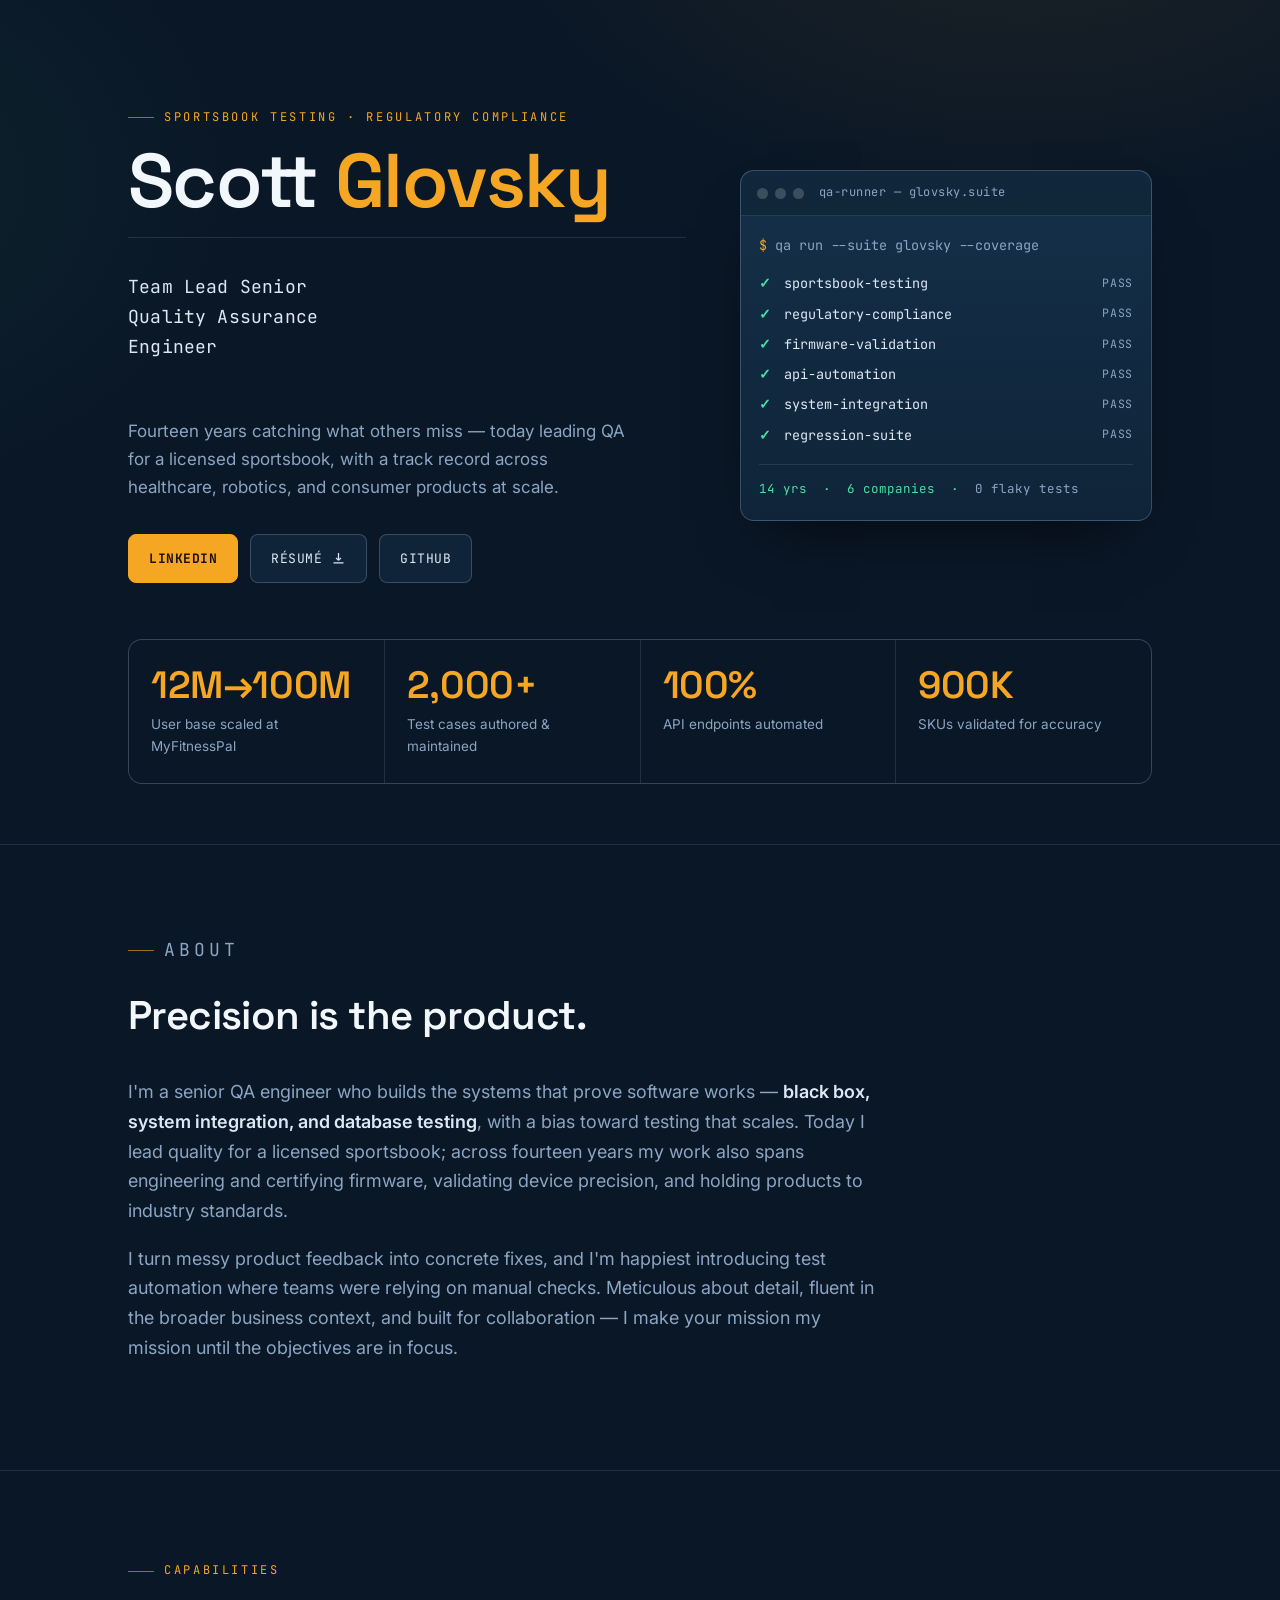
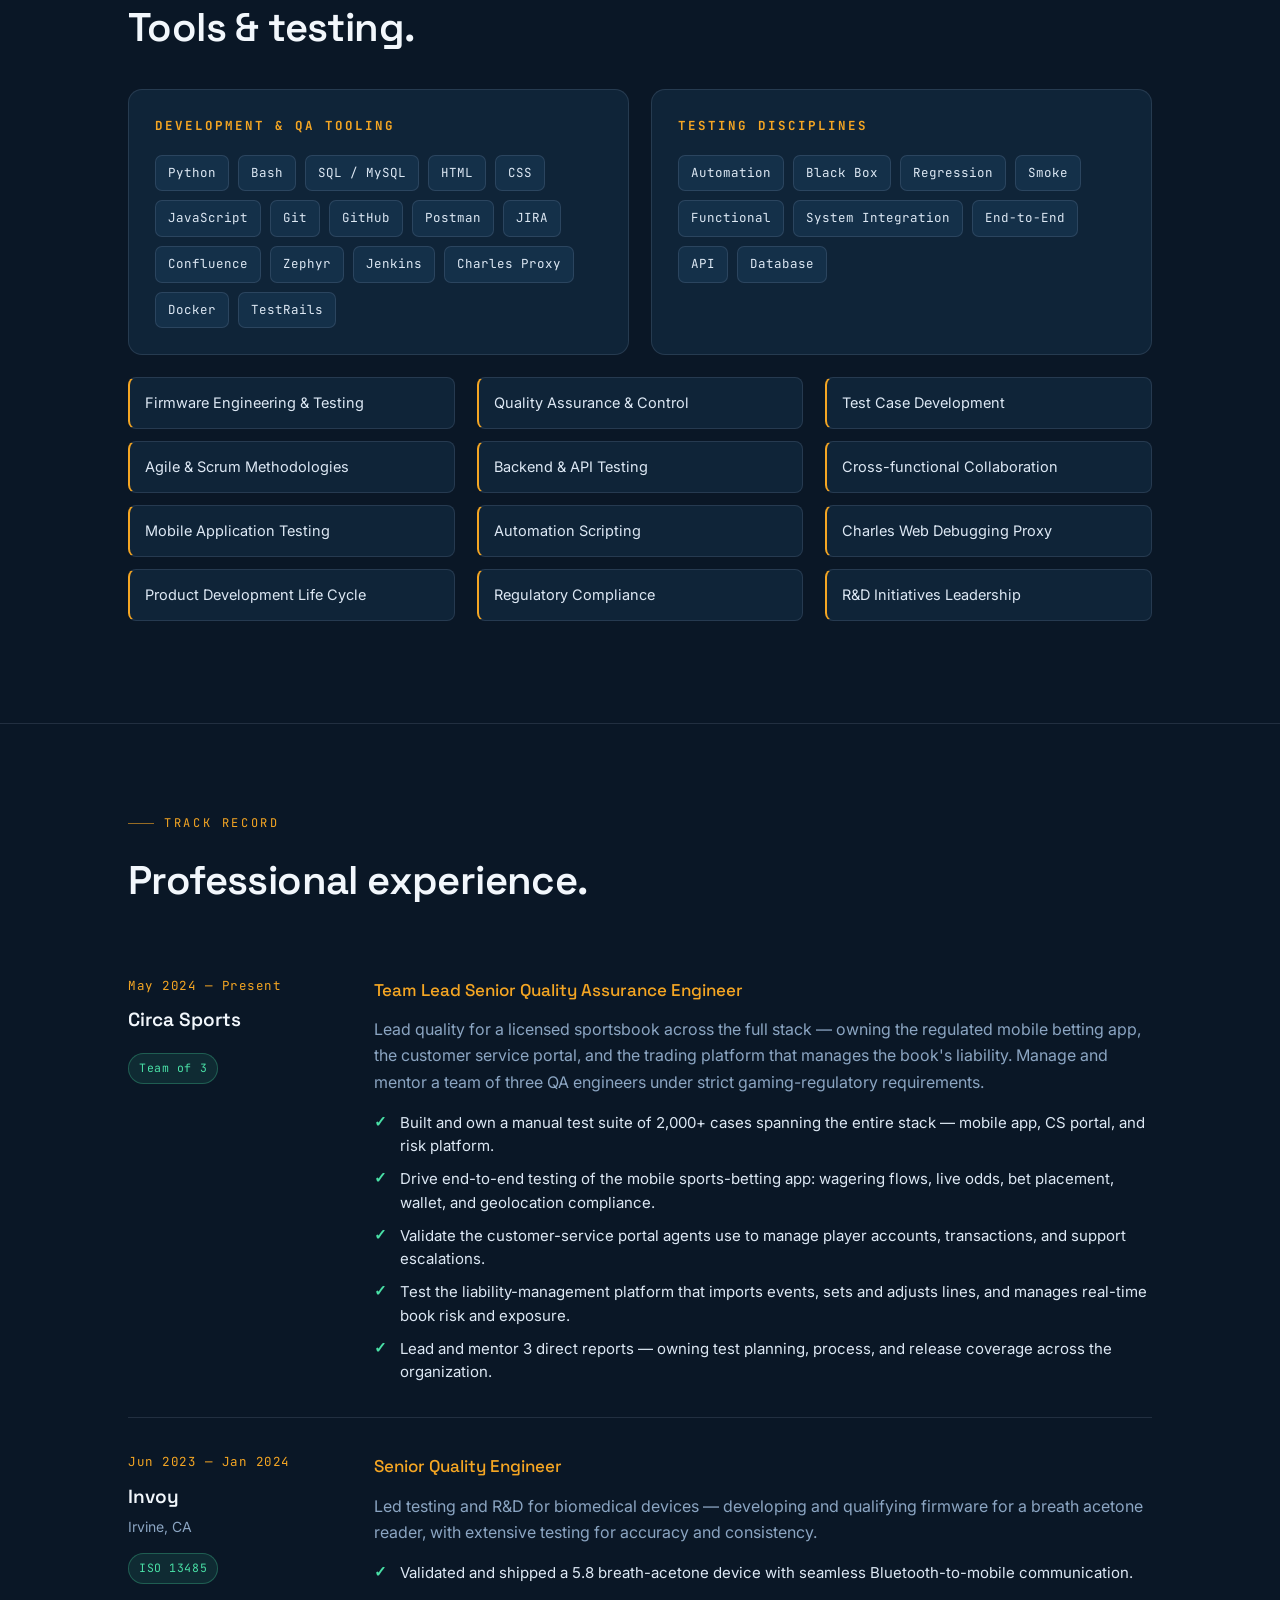
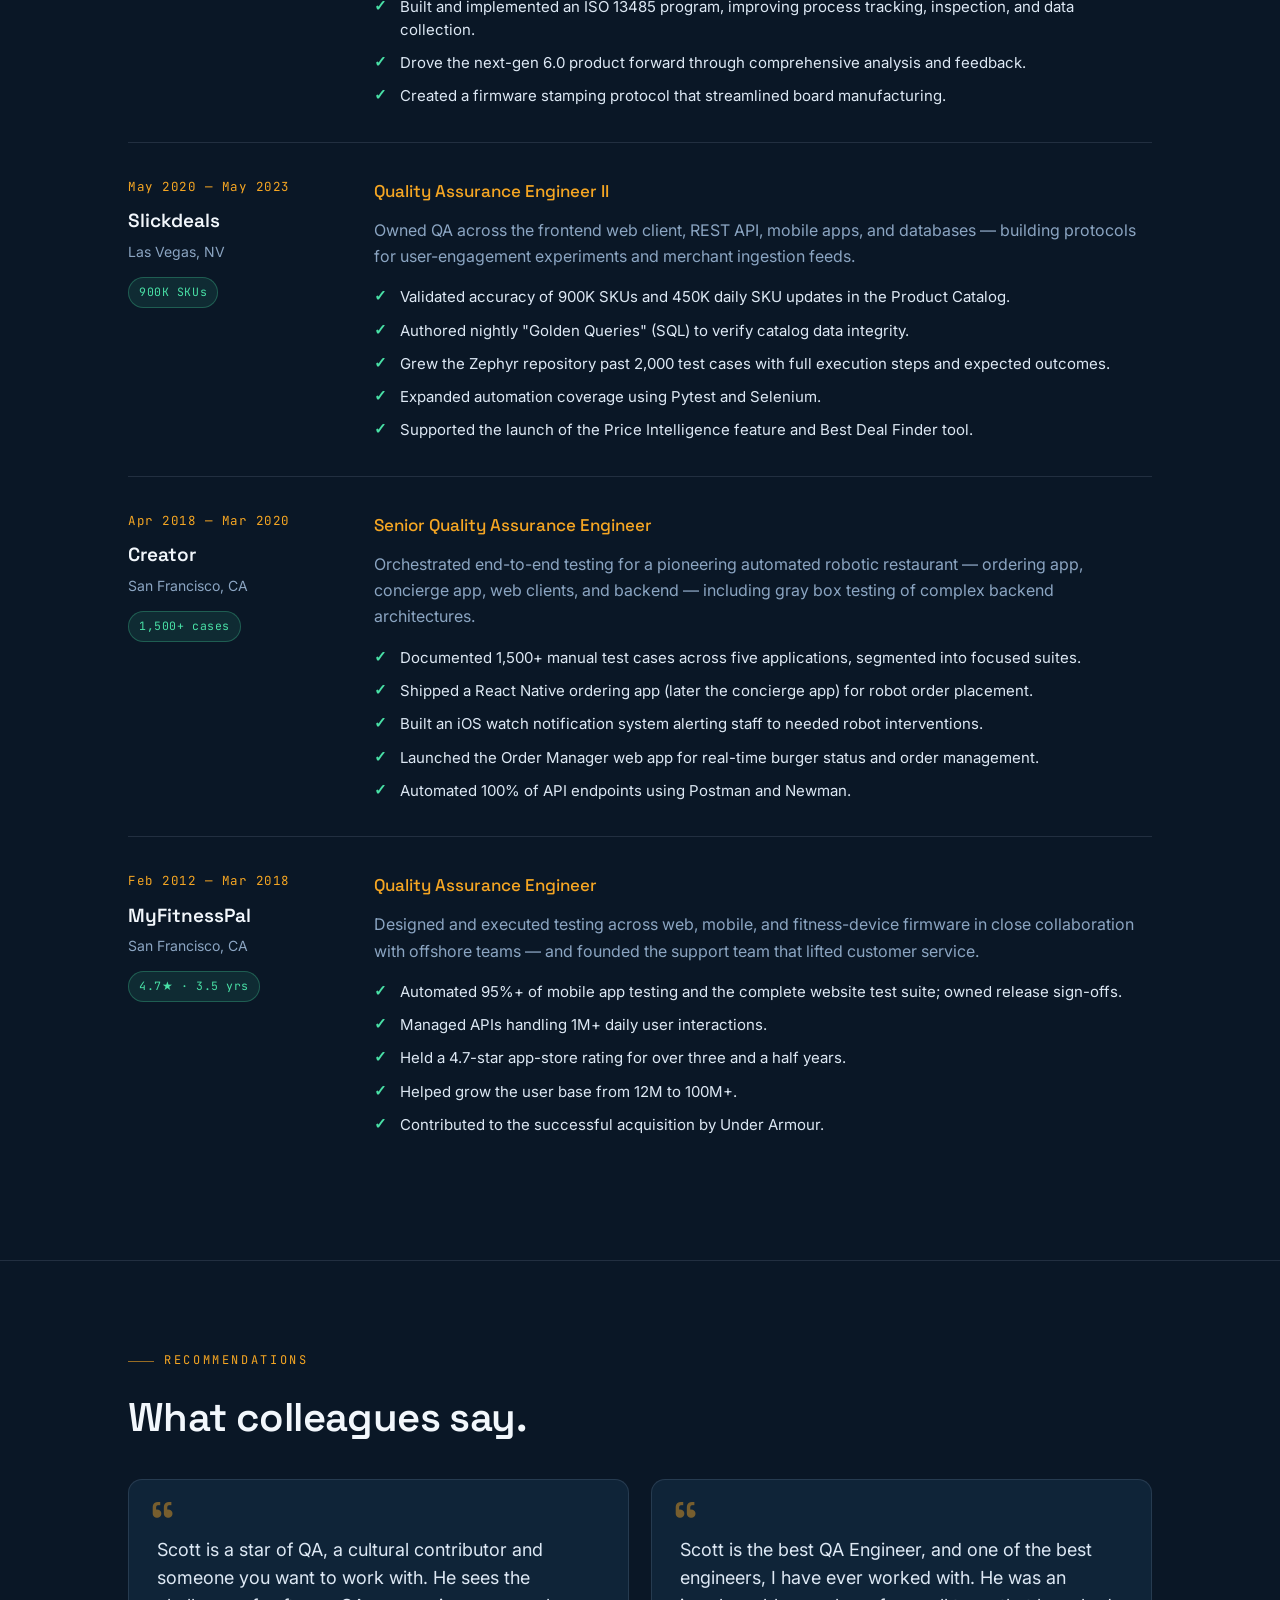
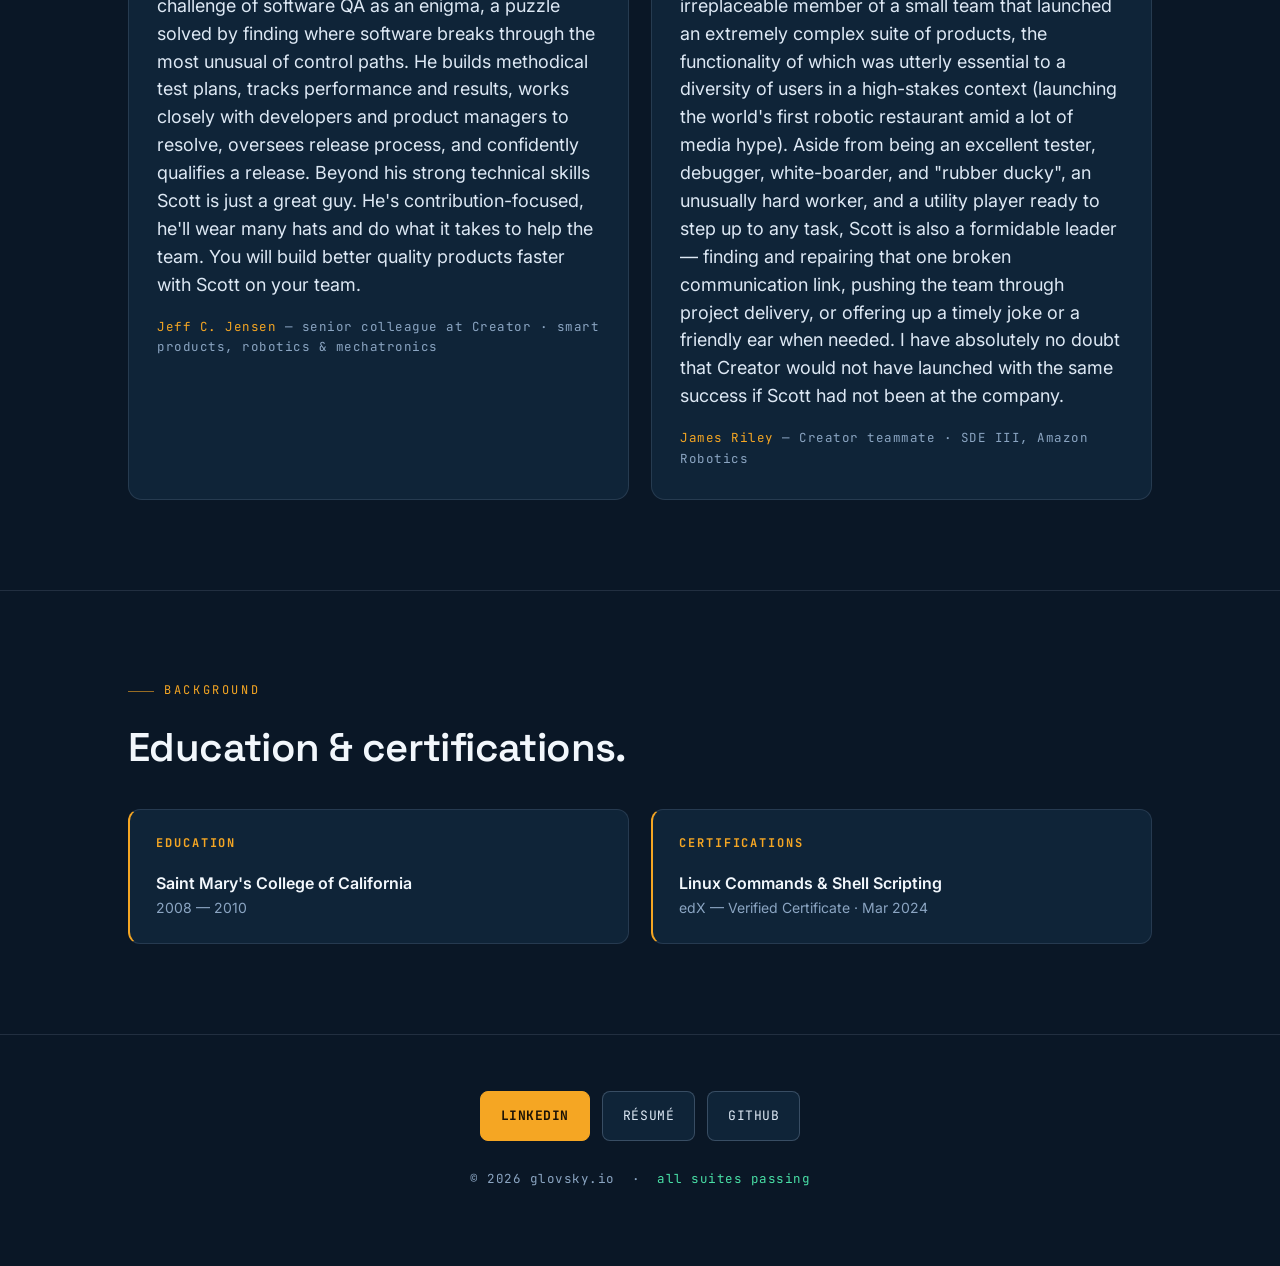
==== index.html @ ee9321ea "Reorder qa-runner: sportsbook and compliance first" ====
<!DOCTYPE html>
<html lang="en">
<head>
<meta charset="UTF-8" />
<meta name="viewport" content="width=device-width, initial-scale=1.0" />
<title>Scott Glovsky — Team Lead Senior Quality Assurance Engineer</title>
<meta name="description" content="Scott Glovsky, Team Lead Senior Quality Assurance Engineer leading quality for a licensed sportsbook — sportsbook testing, regulatory compliance, and system integration testing across 14 years and six companies." />
<link rel="preconnect" href="https://fonts.googleapis.com" />
<link rel="preconnect" href="https://fonts.gstatic.com" crossorigin />
<link href="https://fonts.googleapis.com/css2?family=Space+Grotesk:wght@400;500;600;700&family=Inter:wght@400;500;600&family=JetBrains+Mono:wght@400;500;700&display=swap" rel="stylesheet" />
<style>
  :root {
    --ink: #0a1726;
    --panel: #0f2438;
    --panel-2: #143049;
    --line: rgba(200, 222, 250, 0.12);
    --line-strong: rgba(200, 222, 250, 0.22);
    --text: #dde8f4;
    --muted: #8ba5c2;
    --amber: #f5a623;
    --amber-soft: rgba(245, 166, 35, 0.13);
    --pass: #49e0a6;
    --max: 1080px;
    --display: "Space Grotesk", system-ui, sans-serif;
    --body: "Inter", system-ui, sans-serif;
    --mono: "JetBrains Mono", ui-monospace, monospace;
  }

  * { box-sizing: border-box; }

  html { scroll-behavior: smooth; }

  body {
    margin: 0;
    background: var(--ink);
    color: var(--text);
    font-family: var(--body);
    font-size: 17px;
    line-height: 1.65;
    -webkit-font-smoothing: antialiased;
    background-image:
      radial-gradient(900px 500px at 80% -10%, rgba(245, 166, 35, 0.08), transparent 60%),
      radial-gradient(700px 600px at -10% 20%, rgba(73, 224, 166, 0.05), transparent 55%);
    background-attachment: fixed;
  }

  .wrap { max-width: var(--max); margin: 0 auto; padding: 0 28px; }

  a { color: inherit; }

  /* ---------- Eyebrow / mono labels ---------- */
  .eyebrow {
    font-family: var(--mono);
    font-size: 12px;
    letter-spacing: 0.22em;
    text-transform: uppercase;
    color: var(--amber);
    margin: 0 0 14px;
    display: flex;
    align-items: center;
    gap: 10px;
  }
  .eyebrow::before {
    content: "";
    width: 26px;
    height: 1px;
    background: var(--amber);
    opacity: 0.6;
  }

  /* ---------- Hero ---------- */
  header.hero {
    position: relative;
    padding: clamp(70px, 12vh, 130px) 0 60px;
    border-bottom: 1px solid var(--line);
    overflow: hidden;
  }

  .hero-grid {
    display: grid;
    grid-template-columns: 1.15fr 0.85fr;
    gap: 54px;
    align-items: center;
  }

  .hero h1 {
    font-family: var(--display);
    font-weight: 600;
    font-size: clamp(40px, 7vw, 76px);
    line-height: 1.02;
    letter-spacing: -0.02em;
    margin: 0 0 18px;
    color: #f2f7fc;
  }
  .hero h1 .amber { color: var(--amber); }

  .hero .role {
    font-family: var(--mono);
    font-size: clamp(14px, 1.7vw, 18px);
    color: var(--text);
    margin: 0 0 22px;
    letter-spacing: 0.01em;
  }

  .hero .lede {
    color: var(--muted);
    max-width: 46ch;
    margin: 0 0 32px;
  }

  .cta-row { display: flex; flex-wrap: wrap; gap: 12px; }

  .btn {
    font-family: var(--mono);
    font-size: 13px;
    letter-spacing: 0.04em;
    text-transform: uppercase;
    text-decoration: none;
    padding: 13px 20px;
    border-radius: 8px;
    border: 1px solid var(--line-strong);
    color: var(--text);
    background: var(--panel);
    transition: transform 0.18s ease, border-color 0.18s ease, background 0.18s ease, color 0.18s ease;
    display: inline-flex;
    align-items: center;
    gap: 9px;
  }
  .btn:hover { transform: translateY(-2px); border-color: var(--amber); color: #fff; }
  .btn.primary {
    background: var(--amber);
    color: #1a1206;
    border-color: var(--amber);
    font-weight: 700;
  }
  .btn.primary:hover { background: #ffb733; }
  .btn svg { width: 15px; height: 15px; }

  /* ---------- Signature: test runner ---------- */
  .runner {
    background: linear-gradient(180deg, var(--panel-2), var(--panel));
    border: 1px solid var(--line-strong);
    border-radius: 14px;
    box-shadow: 0 30px 60px -30px rgba(0, 0, 0, 0.7);
    overflow: hidden;
    font-family: var(--mono);
    font-size: 13.5px;
  }
  .runner-bar {
    display: flex;
    align-items: center;
    gap: 7px;
    padding: 12px 16px;
    border-bottom: 1px solid var(--line);
    background: rgba(0, 0, 0, 0.18);
  }
  .dot { width: 11px; height: 11px; border-radius: 50%; background: rgba(255, 255, 255, 0.18); }
  .runner-bar .title {
    margin-left: 8px;
    color: var(--muted);
    font-size: 12px;
    letter-spacing: 0.04em;
  }
  .runner-body { padding: 18px 18px 20px; }
  .runner-body .cmd { color: var(--muted); margin-bottom: 12px; }
  .runner-body .cmd .prompt { color: var(--amber); }

  .test {
    display: flex;
    align-items: center;
    gap: 11px;
    padding: 4px 0;
    opacity: 0;
    transform: translateX(-6px);
    animation: pop 0.4s ease forwards;
  }
  .test .check {
    color: var(--pass);
    font-weight: 700;
    width: 14px;
  }
  .test .name { color: var(--text); flex: 1; }
  .test .status { color: var(--muted); font-size: 11.5px; letter-spacing: 0.06em; }
  .test:nth-child(2) { animation-delay: 0.5s; }
  .test:nth-child(3) { animation-delay: 0.8s; }
  .test:nth-child(4) { animation-delay: 1.1s; }
  .test:nth-child(5) { animation-delay: 1.4s; }
  .test:nth-child(6) { animation-delay: 1.7s; }
  .test:nth-child(7) { animation-delay: 2.0s; }
  @keyframes pop { to { opacity: 1; transform: translateX(0); } }

  .runner-foot {
    margin-top: 14px;
    padding-top: 14px;
    border-top: 1px solid var(--line);
    color: var(--pass);
    font-size: 12.5px;
    opacity: 0;
    animation: pop 0.5s ease 2.3s forwards;
  }
  .runner-foot .muted { color: var(--muted); }

  /* ---------- Stats ---------- */
  .stats {
    display: grid;
    grid-template-columns: repeat(4, 1fr);
    gap: 1px;
    background: var(--line);
    border: 1px solid var(--line);
    border-radius: 14px;
    overflow: hidden;
    margin-top: 56px;
  }
  .stat { background: var(--ink); padding: 26px 22px; }
  .stat .num {
    font-family: var(--display);
    font-weight: 600;
    font-size: clamp(26px, 3.4vw, 38px);
    color: var(--amber);
    letter-spacing: -0.01em;
    line-height: 1;
  }
  .stat .lab {
    font-size: 13.5px;
    color: var(--muted);
    margin-top: 9px;
  }

  /* ---------- Recommendations ---------- */
  .quotes { display: grid; grid-template-columns: 1fr 1fr; gap: 22px; }
  .quote {
    margin: 0;
    background: var(--panel);
    border: 1px solid var(--line);
    border-radius: 14px;
    padding: 30px 28px;
    position: relative;
  }
  .quote::before {
    content: "\201C";
    font-family: var(--display);
    font-size: 64px;
    line-height: 1;
    color: var(--amber);
    opacity: 0.45;
    position: absolute;
    top: 14px;
    left: 20px;
  }
  .quote blockquote {
    margin: 26px 0 18px;
    font-size: 18px;
    line-height: 1.55;
    color: var(--text);
  }
  .quote figcaption {
    font-family: var(--mono);
    font-size: 12.5px;
    letter-spacing: 0.04em;
    color: var(--muted);
  }
  .quote figcaption .nm { color: var(--amber); }

  /* ---------- Education & certs ---------- */
  .edu-grid { display: grid; grid-template-columns: 1fr 1fr; gap: 22px; }
  .edu-card {
    background: var(--panel);
    border: 1px solid var(--line);
    border-left: 2px solid var(--amber);
    border-radius: 12px;
    padding: 24px 26px;
  }
  .edu-card h3 {
    font-family: var(--mono);
    font-size: 12px;
    letter-spacing: 0.16em;
    text-transform: uppercase;
    color: var(--amber);
    margin: 0 0 16px;
  }
  .edu-card .line { margin-bottom: 14px; }
  .edu-card .line:last-child { margin-bottom: 0; }
  .edu-card .name { color: #f2f7fc; font-weight: 600; font-size: 16px; }
  .edu-card .sub { color: var(--muted); font-size: 14px; }

  /* ---------- Section scaffolding ---------- */
  section.block { padding: clamp(64px, 10vh, 104px) 0; border-bottom: 1px solid var(--line); }
  .block h2 {
    font-family: var(--display);
    font-weight: 600;
    font-size: clamp(26px, 4vw, 40px);
    letter-spacing: -0.015em;
    margin: 0 0 28px;
    color: #f2f7fc;
  }
  .about p { color: var(--muted); max-width: 68ch; margin: 0 0 18px; font-size: 18px; }
  .about p strong { color: var(--text); font-weight: 600; }

  /* ---------- Skills ---------- */
  .skill-groups { display: grid; grid-template-columns: 1fr 1fr; gap: 22px; }
  .skill-card {
    background: var(--panel);
    border: 1px solid var(--line);
    border-radius: 14px;
    padding: 26px;
  }
  .skill-card h3 {
    font-family: var(--mono);
    font-size: 12.5px;
    letter-spacing: 0.16em;
    text-transform: uppercase;
    color: var(--amber);
    margin: 0 0 18px;
  }
  .tags { display: flex; flex-wrap: wrap; gap: 9px; }
  .tag {
    font-family: var(--mono);
    font-size: 12.5px;
    color: var(--text);
    background: var(--panel-2);
    border: 1px solid var(--line);
    padding: 7px 12px;
    border-radius: 7px;
  }
  .tag:hover { border-color: var(--amber); }

  .expertise {
    margin-top: 22px;
    columns: 3;
    column-gap: 22px;
  }
  .expertise .item {
    break-inside: avoid;
    background: var(--panel);
    border: 1px solid var(--line);
    border-left: 2px solid var(--amber);
    border-radius: 8px;
    padding: 13px 15px;
    margin-bottom: 12px;
    font-size: 14.5px;
    color: var(--text);
  }

  /* ---------- Experience timeline ---------- */
  .timeline { display: flex; flex-direction: column; gap: 0; }
  .role {
    display: grid;
    grid-template-columns: 210px 1fr;
    gap: 36px;
    padding: 34px 0;
    border-top: 1px solid var(--line);
  }
  .role:first-child { border-top: none; }
  .role .meta .when {
    font-family: var(--mono);
    font-size: 12.5px;
    color: var(--amber);
    letter-spacing: 0.04em;
  }
  .role .meta .co {
    font-family: var(--display);
    font-weight: 600;
    font-size: 19px;
    color: #f2f7fc;
    margin: 8px 0 3px;
  }
  .role .meta .loc { color: var(--muted); font-size: 14px; }
  .role .meta .chip {
    display: inline-block;
    margin-top: 14px;
    font-family: var(--mono);
    font-size: 11.5px;
    letter-spacing: 0.05em;
    color: var(--pass);
    background: rgba(73, 224, 166, 0.1);
    border: 1px solid rgba(73, 224, 166, 0.28);
    padding: 5px 10px;
    border-radius: 20px;
  }
  .role .body .title {
    font-family: var(--display);
    font-weight: 500;
    font-size: 17px;
    color: var(--amber);
    margin: 0 0 12px;
  }
  .role .body p { color: var(--muted); margin: 0 0 16px; font-size: 16px; }
  .role .body ul { margin: 0; padding: 0; list-style: none; display: grid; gap: 10px; }
  .role .body li {
    position: relative;
    padding-left: 26px;
    color: var(--text);
    font-size: 15px;
    line-height: 1.55;
  }
  .role .body li::before {
    content: "✓";
    position: absolute;
    left: 0;
    top: 0;
    color: var(--pass);
    font-family: var(--mono);
    font-weight: 700;
  }

  /* ---------- Footer ---------- */
  footer {
    padding: 56px 0 64px;
    text-align: center;
  }
  footer .cta-row { justify-content: center; margin-bottom: 28px; }
  footer .copy {
    font-family: var(--mono);
    font-size: 12.5px;
    color: var(--muted);
    letter-spacing: 0.04em;
  }
  footer .copy .pass { color: var(--pass); }

  /* ---------- Responsive ---------- */
  @media (max-width: 860px) {
    .hero-grid { grid-template-columns: 1fr; gap: 40px; }
    .stats { grid-template-columns: repeat(2, 1fr); }
    .skill-groups { grid-template-columns: 1fr; }
    .expertise { columns: 1; }
    .role { grid-template-columns: 1fr; gap: 18px; }
    .quotes { grid-template-columns: 1fr; }
    .edu-grid { grid-template-columns: 1fr; }
  }

  @media (prefers-reduced-motion: reduce) {
    .test, .runner-foot { animation: none; opacity: 1; transform: none; }
    html { scroll-behavior: auto; }
  }
</style>
</head>
<body>

  <header class="hero">
    <div class="wrap hero-grid">
      <div>
        <p class="eyebrow">Sportsbook Testing · Regulatory Compliance</p>
        <h1>Scott <span class="amber">Glovsky</span></h1>
        <p class="role">Team Lead Senior Quality Assurance Engineer</p>
        <p class="lede">
          Fourteen years catching what others miss — today leading QA for a
          licensed sportsbook, with a track record across healthcare,
          robotics, and consumer products at scale.
        </p>
        <div class="cta-row">
          <a class="btn primary" href="https://www.linkedin.com/in/scottglovsky/" target="_blank" rel="noopener">
            LinkedIn
          </a>
          <a class="btn" href="Scott%20Glovsky%20Resume%20PDF.pdf" target="_blank" rel="noopener">
            Résumé
            <svg viewBox="0 0 24 24" fill="none" stroke="currentColor" stroke-width="2"><path d="M12 3v12m0 0l-4-4m4 4l4-4M4 19h16"/></svg>
          </a>
          <a class="btn" href="https://github.com/GlovskyScott" target="_blank" rel="noopener">
            GitHub
          </a>
        </div>
      </div>

      <!-- Signature: test runner -->
      <div class="runner" aria-hidden="true">
        <div class="runner-bar">
          <span class="dot"></span><span class="dot"></span><span class="dot"></span>
          <span class="title">qa-runner — glovsky.suite</span>
        </div>
        <div class="runner-body">
          <div class="cmd"><span class="prompt">$</span> qa run --suite glovsky --coverage</div>
          <div class="test"><span class="check">✓</span><span class="name">sportsbook-testing</span><span class="status">PASS</span></div>
          <div class="test"><span class="check">✓</span><span class="name">regulatory-compliance</span><span class="status">PASS</span></div>
          <div class="test"><span class="check">✓</span><span class="name">firmware-validation</span><span class="status">PASS</span></div>
          <div class="test"><span class="check">✓</span><span class="name">api-automation</span><span class="status">PASS</span></div>
          <div class="test"><span class="check">✓</span><span class="name">system-integration</span><span class="status">PASS</span></div>
          <div class="test"><span class="check">✓</span><span class="name">regression-suite</span><span class="status">PASS</span></div>
          <div class="runner-foot">
            14 yrs &nbsp;·&nbsp; 6 companies &nbsp;·&nbsp; <span class="muted">0 flaky tests</span>
          </div>
        </div>
      </div>
    </div>

    <div class="wrap">
      <div class="stats">
        <div class="stat"><div class="num">12M→100M</div><div class="lab">User base scaled at MyFitnessPal</div></div>
        <div class="stat"><div class="num">2,000+</div><div class="lab">Test cases authored &amp; maintained</div></div>
        <div class="stat"><div class="num">100%</div><div class="lab">API endpoints automated</div></div>
        <div class="stat"><div class="num">900K</div><div class="lab">SKUs validated for accuracy</div></div>
      </div>
    </div>
  </header>

  <main>
    <section class="block about">
      <div class="wrap">
        <p class="eyebrow">About</p>
        <h2>Precision is the product.</h2>
        <p>
          I'm a senior QA engineer who builds the systems that prove software
          works — <strong>black box, system integration, and database testing</strong>,
          with a bias toward testing that scales. Today I lead quality for a
          licensed sportsbook; across fourteen years my work also
          spans engineering and certifying firmware, validating device precision,
          and holding products to industry standards.
        </p>
        <p>
          I turn messy product feedback into concrete fixes, and I'm happiest
          introducing test automation where teams were relying on manual checks.
          Meticulous about detail, fluent in the broader business context, and built
          for collaboration — I make your mission my mission until the objectives are
          in focus.
        </p>
      </div>
    </section>

    <section class="block">
      <div class="wrap">
        <p class="eyebrow">Capabilities</p>
        <h2>Tools &amp; testing.</h2>
        <div class="skill-groups">
          <div class="skill-card">
            <h3>Development &amp; QA Tooling</h3>
            <div class="tags">
              <span class="tag">Python</span><span class="tag">Bash</span><span class="tag">SQL / MySQL</span>
              <span class="tag">HTML</span><span class="tag">CSS</span><span class="tag">JavaScript</span>
              <span class="tag">Git</span><span class="tag">GitHub</span><span class="tag">Postman</span>
              <span class="tag">JIRA</span><span class="tag">Confluence</span><span class="tag">Zephyr</span>
              <span class="tag">Jenkins</span><span class="tag">Charles Proxy</span><span class="tag">Docker</span>
              <span class="tag">TestRails</span>
            </div>
          </div>
          <div class="skill-card">
            <h3>Testing Disciplines</h3>
            <div class="tags">
              <span class="tag">Automation</span><span class="tag">Black Box</span><span class="tag">Regression</span>
              <span class="tag">Smoke</span><span class="tag">Functional</span><span class="tag">System Integration</span>
              <span class="tag">End-to-End</span><span class="tag">API</span><span class="tag">Database</span>
            </div>
          </div>
        </div>

        <div class="expertise">
          <div class="item">Firmware Engineering &amp; Testing</div>
          <div class="item">Agile &amp; Scrum Methodologies</div>
          <div class="item">Mobile Application Testing</div>
          <div class="item">Product Development Life Cycle</div>
          <div class="item">Quality Assurance &amp; Control</div>
          <div class="item">Backend &amp; API Testing</div>
          <div class="item">Automation Scripting</div>
          <div class="item">Regulatory Compliance</div>
          <div class="item">Test Case Development</div>
          <div class="item">Cross-functional Collaboration</div>
          <div class="item">Charles Web Debugging Proxy</div>
          <div class="item">R&amp;D Initiatives Leadership</div>
        </div>
      </div>
    </section>

    <section class="block">
      <div class="wrap">
        <p class="eyebrow">Track record</p>
        <h2>Professional experience.</h2>
        <div class="timeline">

          <div class="role">
            <div class="meta">
              <div class="when">May 2024 — Present</div>
              <div class="co">Circa Sports</div>
              <div class="chip">Team of 3</div>
            </div>
            <div class="body">
              <p class="title">Team Lead Senior Quality Assurance Engineer</p>
              <p>
                Lead quality for a licensed sportsbook across the full
                stack — owning the regulated mobile betting app, the customer
                service portal, and the trading platform that manages the book's
                liability. Manage and mentor a team of three QA engineers under
                strict gaming-regulatory requirements.
              </p>
              <ul>
                <li>Built and own a manual test suite of 2,000+ cases spanning the entire stack — mobile app, CS portal, and risk platform.</li>
                <li>Drive end-to-end testing of the mobile sports-betting app: wagering flows, live odds, bet placement, wallet, and geolocation compliance.</li>
                <li>Validate the customer-service portal agents use to manage player accounts, transactions, and support escalations.</li>
                <li>Test the liability-management platform that imports events, sets and adjusts lines, and manages real-time book risk and exposure.</li>
                <li>Lead and mentor 3 direct reports — owning test planning, process, and release coverage across the organization.</li>
              </ul>
            </div>
          </div>

          <div class="role">
            <div class="meta">
              <div class="when">Jun 2023 — Jan 2024</div>
              <div class="co">Invoy</div>
              <div class="loc">Irvine, CA</div>
              <div class="chip">ISO 13485</div>
            </div>
            <div class="body">
              <p class="title">Senior Quality Engineer</p>
              <p>
                Led testing and R&amp;D for biomedical devices — developing and
                qualifying firmware for a breath acetone reader, with extensive
                testing for accuracy and consistency.
              </p>
              <ul>
                <li>Validated and shipped a 5.8 breath-acetone device with seamless Bluetooth-to-mobile communication.</li>
                <li>Built and implemented an ISO 13485 program, improving process tracking, inspection, and data collection.</li>
                <li>Drove the next-gen 6.0 product forward through comprehensive analysis and feedback.</li>
                <li>Created a firmware stamping protocol that streamlined board manufacturing.</li>
              </ul>
            </div>
          </div>

          <div class="role">
            <div class="meta">
              <div class="when">May 2020 — May 2023</div>
              <div class="co">Slickdeals</div>
              <div class="loc">Las Vegas, NV</div>
              <div class="chip">900K SKUs</div>
            </div>
            <div class="body">
              <p class="title">Quality Assurance Engineer II</p>
              <p>
                Owned QA across the frontend web client, REST API, mobile apps, and
                databases — building protocols for user-engagement experiments and
                merchant ingestion feeds.
              </p>
              <ul>
                <li>Validated accuracy of 900K SKUs and 450K daily SKU updates in the Product Catalog.</li>
                <li>Authored nightly "Golden Queries" (SQL) to verify catalog data integrity.</li>
                <li>Grew the Zephyr repository past 2,000 test cases with full execution steps and expected outcomes.</li>
                <li>Expanded automation coverage using Pytest and Selenium.</li>
                <li>Supported the launch of the Price Intelligence feature and Best Deal Finder tool.</li>
              </ul>
            </div>
          </div>

          <div class="role">
            <div class="meta">
              <div class="when">Apr 2018 — Mar 2020</div>
              <div class="co">Creator</div>
              <div class="loc">San Francisco, CA</div>
              <div class="chip">1,500+ cases</div>
            </div>
            <div class="body">
              <p class="title">Senior Quality Assurance Engineer</p>
              <p>
                Orchestrated end-to-end testing for a pioneering automated robotic
                restaurant — ordering app, concierge app, web clients, and backend —
                including gray box testing of complex backend architectures.
              </p>
              <ul>
                <li>Documented 1,500+ manual test cases across five applications, segmented into focused suites.</li>
                <li>Shipped a React Native ordering app (later the concierge app) for robot order placement.</li>
                <li>Built an iOS watch notification system alerting staff to needed robot interventions.</li>
                <li>Launched the Order Manager web app for real-time burger status and order management.</li>
                <li>Automated 100% of API endpoints using Postman and Newman.</li>
              </ul>
            </div>
          </div>

          <div class="role">
            <div class="meta">
              <div class="when">Feb 2012 — Mar 2018</div>
              <div class="co">MyFitnessPal</div>
              <div class="loc">San Francisco, CA</div>
              <div class="chip">4.7★ · 3.5 yrs</div>
            </div>
            <div class="body">
              <p class="title">Quality Assurance Engineer</p>
              <p>
                Designed and executed testing across web, mobile, and fitness-device
                firmware in close collaboration with offshore teams — and founded the
                support team that lifted customer service.
              </p>
              <ul>
                <li>Automated 95%+ of mobile app testing and the complete website test suite; owned release sign-offs.</li>
                <li>Managed APIs handling 1M+ daily user interactions.</li>
                <li>Held a 4.7-star app-store rating for over three and a half years.</li>
                <li>Helped grow the user base from 12M to 100M+.</li>
                <li>Contributed to the successful acquisition by Under Armour.</li>
              </ul>
            </div>
          </div>

        </div>
      </div>
    </section>
  </main>

  <section class="block">
    <div class="wrap">
      <p class="eyebrow">Recommendations</p>
      <h2>What colleagues say.</h2>
      <div class="quotes">
        <figure class="quote">
          <blockquote>Scott is a star of QA, a cultural contributor and someone you want to work with. He sees the challenge of software QA as an enigma, a puzzle solved by finding where software breaks through the most unusual of control paths. He builds methodical test plans, tracks performance and results, works closely with developers and product managers to resolve, oversees release process, and confidently qualifies a release. Beyond his strong technical skills Scott is just a great guy. He's contribution-focused, he'll wear many hats and do what it takes to help the team. You will build better quality products faster with Scott on your team.</blockquote>
          <figcaption><span class="nm">Jeff C. Jensen</span> — senior colleague at Creator · smart products, robotics &amp; mechatronics</figcaption>
        </figure>
        <figure class="quote">
          <blockquote>Scott is the best QA Engineer, and one of the best engineers, I have ever worked with. He was an irreplaceable member of a small team that launched an extremely complex suite of products, the functionality of which was utterly essential to a diversity of users in a high-stakes context (launching the world's first robotic restaurant amid a lot of media hype). Aside from being an excellent tester, debugger, white-boarder, and "rubber ducky", an unusually hard worker, and a utility player ready to step up to any task, Scott is also a formidable leader — finding and repairing that one broken communication link, pushing the team through project delivery, or offering up a timely joke or a friendly ear when needed. I have absolutely no doubt that Creator would not have launched with the same success if Scott had not been at the company.</blockquote>
          <figcaption><span class="nm">James Riley</span> — Creator teammate · SDE III, Amazon Robotics</figcaption>
        </figure>
      </div>
    </div>
  </section>

  <section class="block">
    <div class="wrap">
      <p class="eyebrow">Background</p>
      <h2>Education &amp; certifications.</h2>
      <div class="edu-grid">
        <div class="edu-card">
          <h3>Education</h3>
          <div class="line">
            <div class="name">Saint Mary's College of California</div>
            <div class="sub">2008 — 2010</div>
          </div>
        </div>
        <div class="edu-card">
          <h3>Certifications</h3>
          <div class="line">
            <div class="name">Linux Commands &amp; Shell Scripting</div>
            <div class="sub">edX — Verified Certificate · Mar 2024</div>
          </div>
        </div>
      </div>
    </div>
  </section>

  <footer>
    <div class="wrap">
      <div class="cta-row">
        <a class="btn primary" href="https://www.linkedin.com/in/scottglovsky/" target="_blank" rel="noopener">LinkedIn</a>
        <a class="btn" href="Scott%20Glovsky%20Resume%20PDF.pdf" target="_blank" rel="noopener">Résumé</a>
        <a class="btn" href="https://github.com/GlovskyScott" target="_blank" rel="noopener">GitHub</a>
      </div>
      <p class="copy">© 2026 glovsky.io &nbsp;·&nbsp; <span class="pass">all suites passing</span></p>
    </div>
  </footer>

</body>
</html>
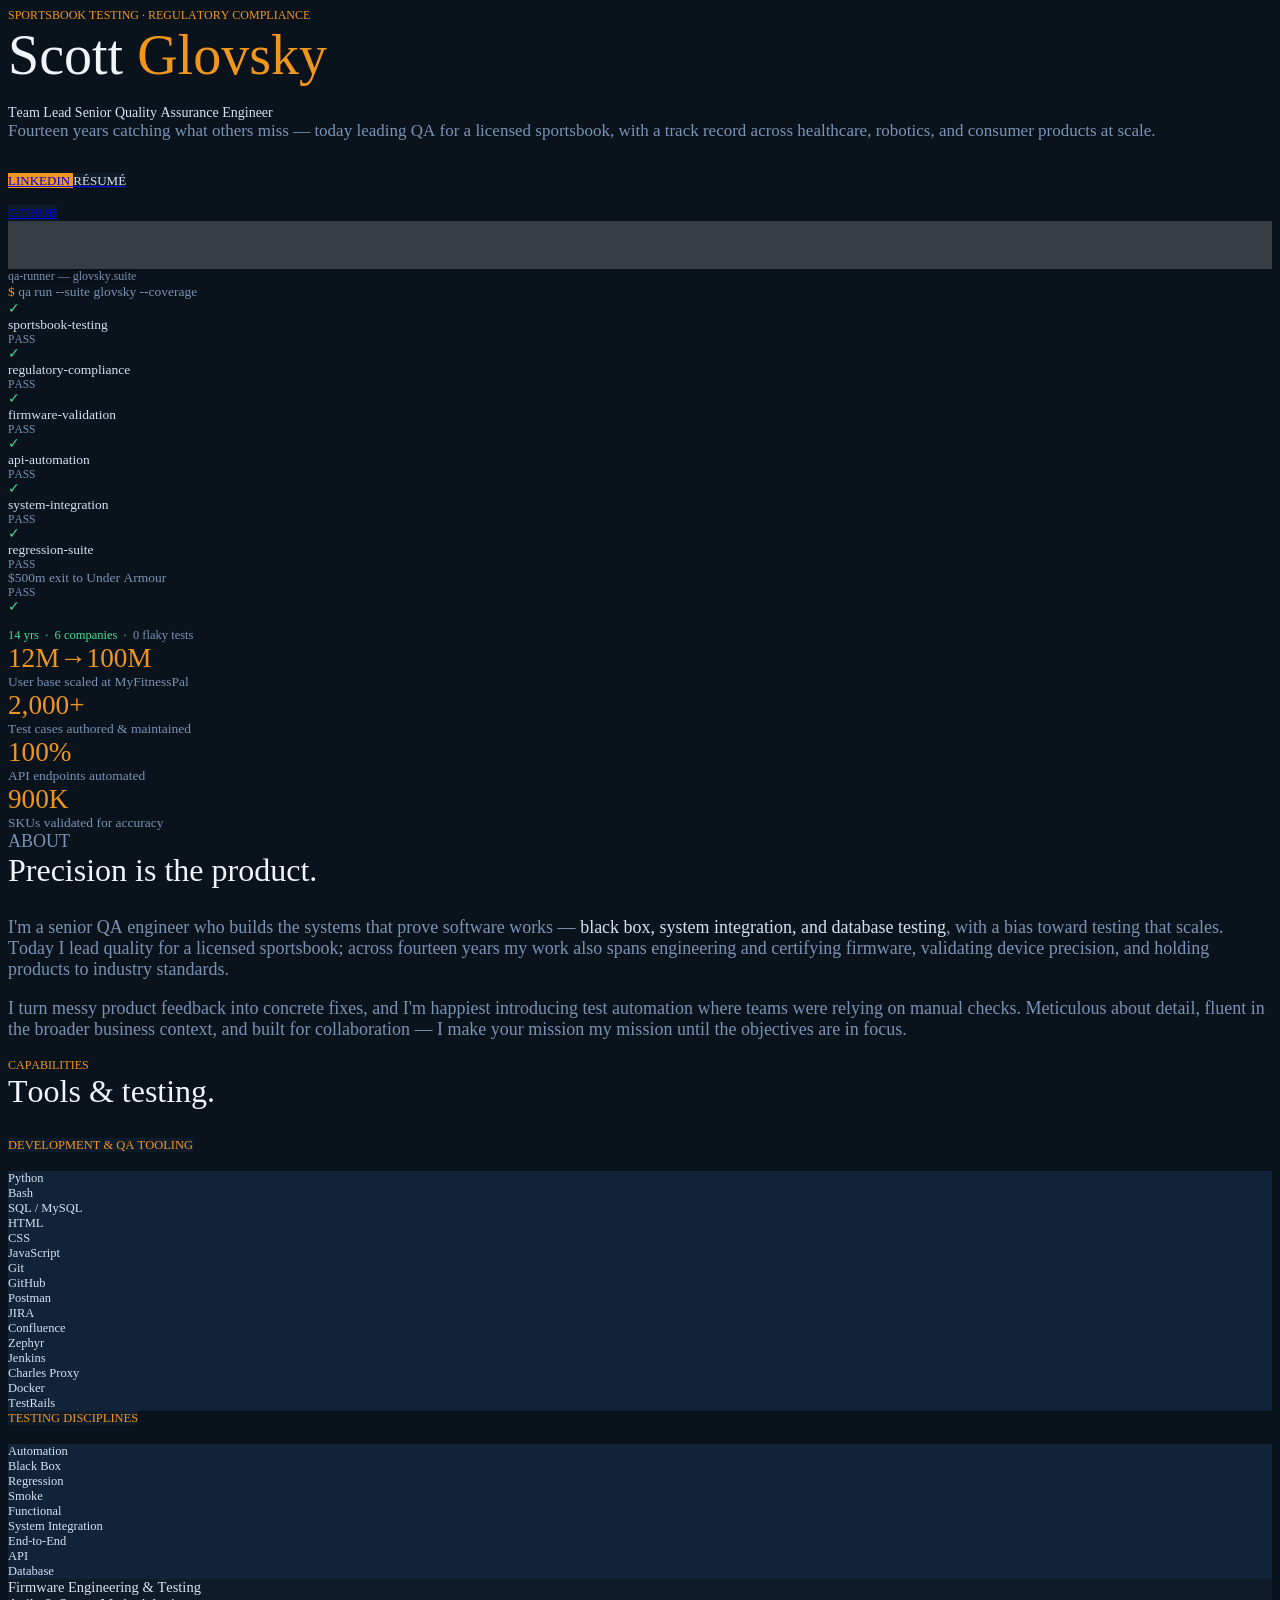
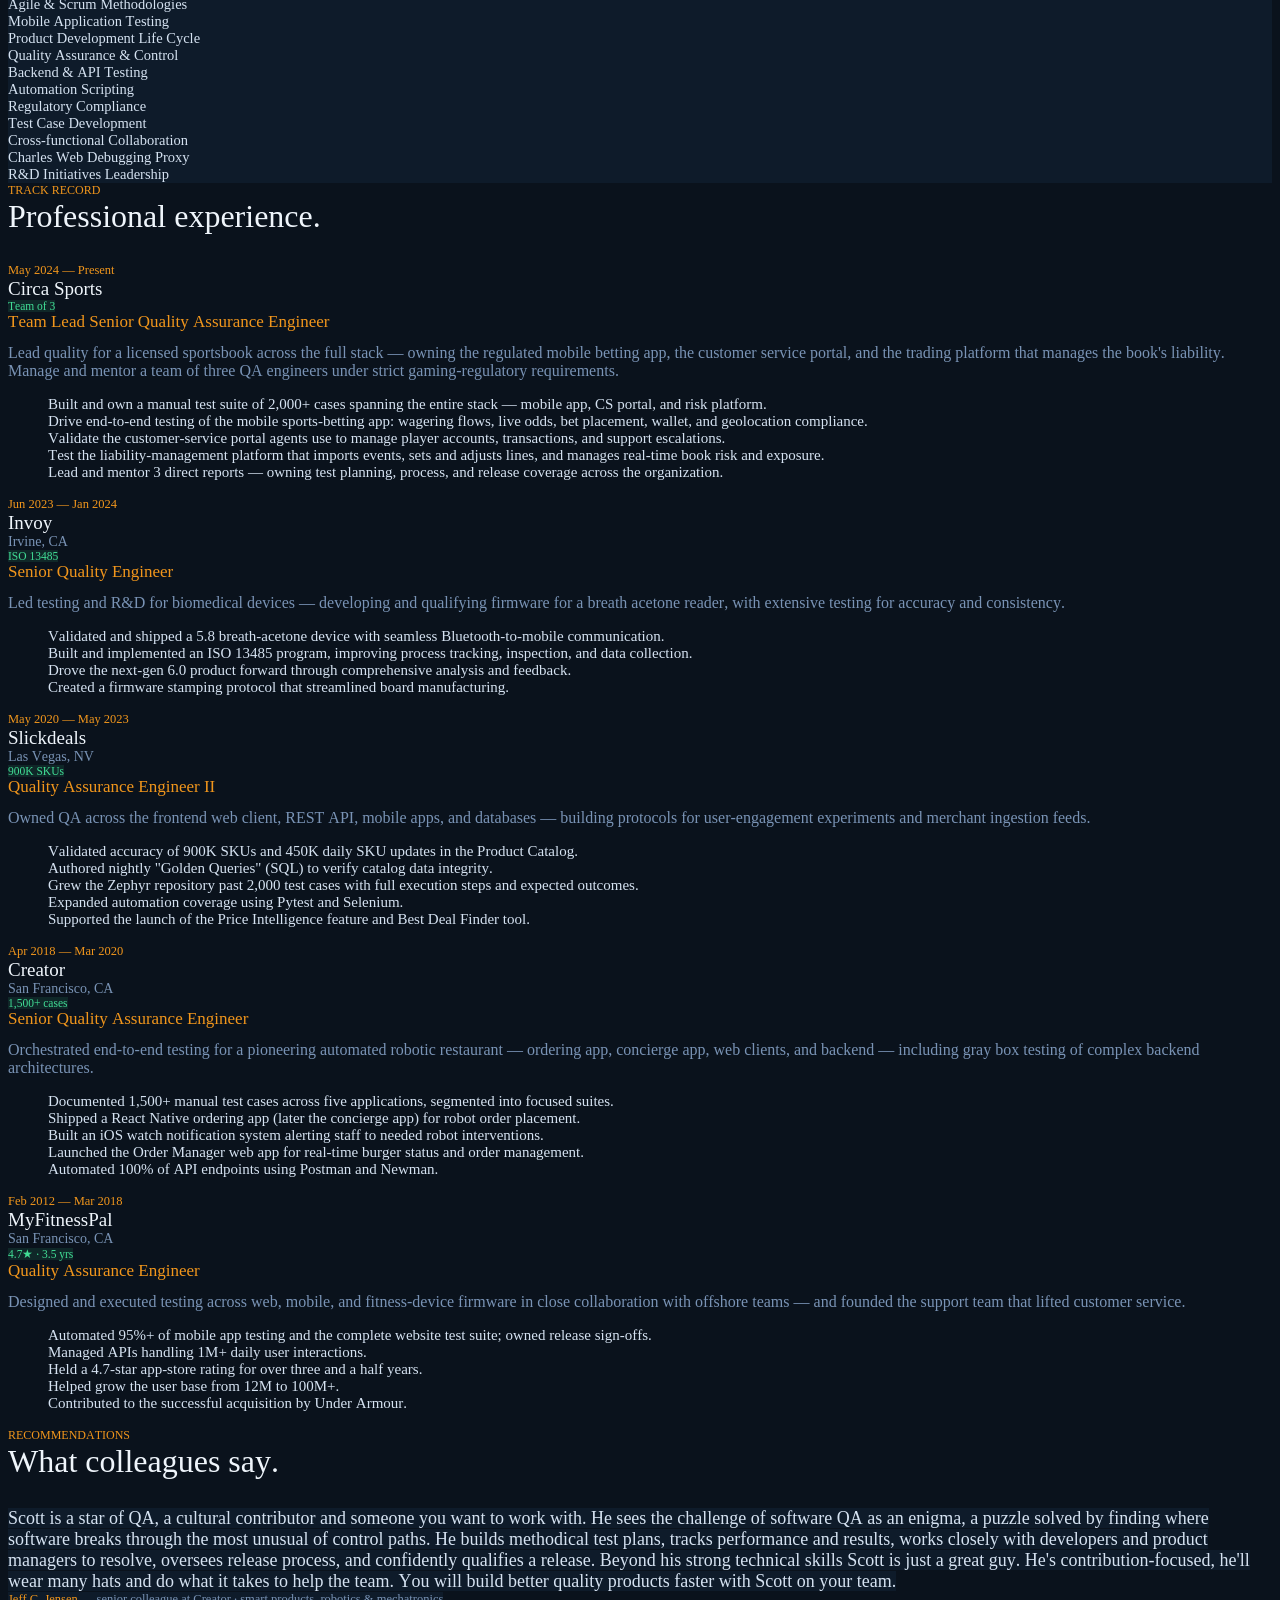
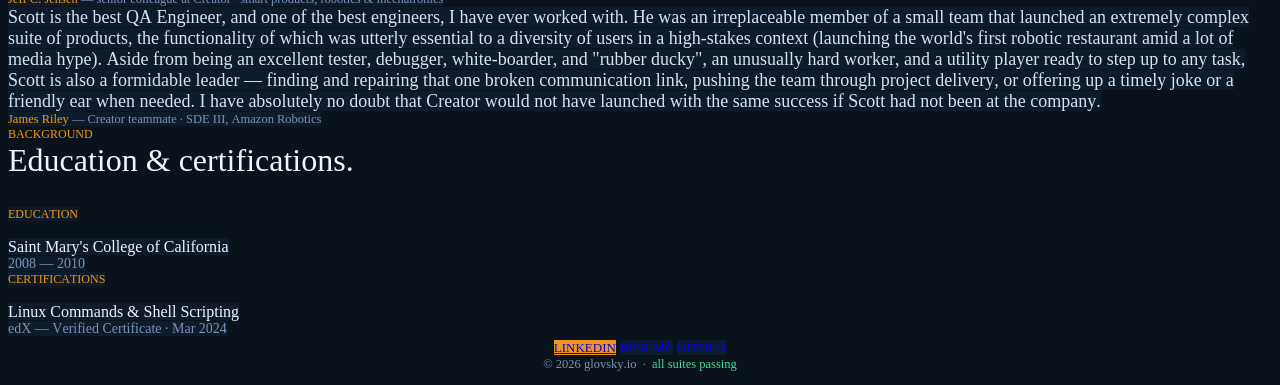
==== commit 795adaa4: "MFP to runner undo" ====
--- a/index.html
+++ b/index.html
@@ -1,744 +1,234 @@
-<!DOCTYPE html>
-<html lang="en">
+<!DOCTYPE html PUBLIC "-//W3C//DTD HTML 4.01//EN" "http://www.w3.org/TR/html4/strict.dtd">
+<html>
 <head>
-<meta charset="UTF-8" />
-<meta name="viewport" content="width=device-width, initial-scale=1.0" />
-<title>Scott Glovsky — Team Lead Senior Quality Assurance Engineer</title>
-<meta name="description" content="Scott Glovsky, Team Lead Senior Quality Assurance Engineer leading quality for a licensed sportsbook — sportsbook testing, regulatory compliance, and system integration testing across 14 years and six companies." />
-<link rel="preconnect" href="https://fonts.googleapis.com" />
-<link rel="preconnect" href="https://fonts.gstatic.com" crossorigin />
-<link href="https://fonts.googleapis.com/css2?family=Space+Grotesk:wght@400;500;600;700&family=Inter:wght@400;500;600&family=JetBrains+Mono:wght@400;500;700&display=swap" rel="stylesheet" />
-<style>
-  :root {
-    --ink: #0a1726;
-    --panel: #0f2438;
-    --panel-2: #143049;
-    --line: rgba(200, 222, 250, 0.12);
-    --line-strong: rgba(200, 222, 250, 0.22);
-    --text: #dde8f4;
-    --muted: #8ba5c2;
-    --amber: #f5a623;
-    --amber-soft: rgba(245, 166, 35, 0.13);
-    --pass: #49e0a6;
-    --max: 1080px;
-    --display: "Space Grotesk", system-ui, sans-serif;
-    --body: "Inter", system-ui, sans-serif;
-    --mono: "JetBrains Mono", ui-monospace, monospace;
-  }
-
-  * { box-sizing: border-box; }
-
-  html { scroll-behavior: smooth; }
-
-  body {
-    margin: 0;
-    background: var(--ink);
-    color: var(--text);
-    font-family: var(--body);
-    font-size: 17px;
-    line-height: 1.65;
-    -webkit-font-smoothing: antialiased;
-    background-image:
-      radial-gradient(900px 500px at 80% -10%, rgba(245, 166, 35, 0.08), transparent 60%),
-      radial-gradient(700px 600px at -10% 20%, rgba(73, 224, 166, 0.05), transparent 55%);
-    background-attachment: fixed;
-  }
-
-  .wrap { max-width: var(--max); margin: 0 auto; padding: 0 28px; }
-
-  a { color: inherit; }
-
-  /* ---------- Eyebrow / mono labels ---------- */
-  .eyebrow {
-    font-family: var(--mono);
-    font-size: 12px;
-    letter-spacing: 0.22em;
-    text-transform: uppercase;
-    color: var(--amber);
-    margin: 0 0 14px;
-    display: flex;
-    align-items: center;
-    gap: 10px;
-  }
-  .eyebrow::before {
-    content: "";
-    width: 26px;
-    height: 1px;
-    background: var(--amber);
-    opacity: 0.6;
-  }
-
-  /* ---------- Hero ---------- */
-  header.hero {
-    position: relative;
-    padding: clamp(70px, 12vh, 130px) 0 60px;
-    border-bottom: 1px solid var(--line);
-    overflow: hidden;
-  }
-
-  .hero-grid {
-    display: grid;
-    grid-template-columns: 1.15fr 0.85fr;
-    gap: 54px;
-    align-items: center;
-  }
-
-  .hero h1 {
-    font-family: var(--display);
-    font-weight: 600;
-    font-size: clamp(40px, 7vw, 76px);
-    line-height: 1.02;
-    letter-spacing: -0.02em;
-    margin: 0 0 18px;
-    color: #f2f7fc;
-  }
-  .hero h1 .amber { color: var(--amber); }
-
-  .hero .role {
-    font-family: var(--mono);
-    font-size: clamp(14px, 1.7vw, 18px);
-    color: var(--text);
-    margin: 0 0 22px;
-    letter-spacing: 0.01em;
-  }
-
-  .hero .lede {
-    color: var(--muted);
-    max-width: 46ch;
-    margin: 0 0 32px;
-  }
-
-  .cta-row { display: flex; flex-wrap: wrap; gap: 12px; }
-
-  .btn {
-    font-family: var(--mono);
-    font-size: 13px;
-    letter-spacing: 0.04em;
-    text-transform: uppercase;
-    text-decoration: none;
-    padding: 13px 20px;
-    border-radius: 8px;
-    border: 1px solid var(--line-strong);
-    color: var(--text);
-    background: var(--panel);
-    transition: transform 0.18s ease, border-color 0.18s ease, background 0.18s ease, color 0.18s ease;
-    display: inline-flex;
-    align-items: center;
-    gap: 9px;
-  }
-  .btn:hover { transform: translateY(-2px); border-color: var(--amber); color: #fff; }
-  .btn.primary {
-    background: var(--amber);
-    color: #1a1206;
-    border-color: var(--amber);
-    font-weight: 700;
-  }
-  .btn.primary:hover { background: #ffb733; }
-  .btn svg { width: 15px; height: 15px; }
-
-  /* ---------- Signature: test runner ---------- */
-  .runner {
-    background: linear-gradient(180deg, var(--panel-2), var(--panel));
-    border: 1px solid var(--line-strong);
-    border-radius: 14px;
-    box-shadow: 0 30px 60px -30px rgba(0, 0, 0, 0.7);
-    overflow: hidden;
-    font-family: var(--mono);
-    font-size: 13.5px;
-  }
-  .runner-bar {
-    display: flex;
-    align-items: center;
-    gap: 7px;
-    padding: 12px 16px;
-    border-bottom: 1px solid var(--line);
-    background: rgba(0, 0, 0, 0.18);
-  }
-  .dot { width: 11px; height: 11px; border-radius: 50%; background: rgba(255, 255, 255, 0.18); }
-  .runner-bar .title {
-    margin-left: 8px;
-    color: var(--muted);
-    font-size: 12px;
-    letter-spacing: 0.04em;
-  }
-  .runner-body { padding: 18px 18px 20px; }
-  .runner-body .cmd { color: var(--muted); margin-bottom: 12px; }
-  .runner-body .cmd .prompt { color: var(--amber); }
-
-  .test {
-    display: flex;
-    align-items: center;
-    gap: 11px;
-    padding: 4px 0;
-    opacity: 0;
-    transform: translateX(-6px);
-    animation: pop 0.4s ease forwards;
-  }
-  .test .check {
-    color: var(--pass);
-    font-weight: 700;
-    width: 14px;
-  }
-  .test .name { color: var(--text); flex: 1; }
-  .test .status { color: var(--muted); font-size: 11.5px; letter-spacing: 0.06em; }
-  .test:nth-child(2) { animation-delay: 0.5s; }
-  .test:nth-child(3) { animation-delay: 0.8s; }
-  .test:nth-child(4) { animation-delay: 1.1s; }
-  .test:nth-child(5) { animation-delay: 1.4s; }
-  .test:nth-child(6) { animation-delay: 1.7s; }
-  .test:nth-child(7) { animation-delay: 2.0s; }
-  @keyframes pop { to { opacity: 1; transform: translateX(0); } }
-
-  .runner-foot {
-    margin-top: 14px;
-    padding-top: 14px;
-    border-top: 1px solid var(--line);
-    color: var(--pass);
-    font-size: 12.5px;
-    opacity: 0;
-    animation: pop 0.5s ease 2.3s forwards;
-  }
-  .runner-foot .muted { color: var(--muted); }
-
-  /* ---------- Stats ---------- */
-  .stats {
-    display: grid;
-    grid-template-columns: repeat(4, 1fr);
-    gap: 1px;
-    background: var(--line);
-    border: 1px solid var(--line);
-    border-radius: 14px;
-    overflow: hidden;
-    margin-top: 56px;
-  }
-  .stat { background: var(--ink); padding: 26px 22px; }
-  .stat .num {
-    font-family: var(--display);
-    font-weight: 600;
-    font-size: clamp(26px, 3.4vw, 38px);
-    color: var(--amber);
-    letter-spacing: -0.01em;
-    line-height: 1;
-  }
-  .stat .lab {
-    font-size: 13.5px;
-    color: var(--muted);
-    margin-top: 9px;
-  }
-
-  /* ---------- Recommendations ---------- */
-  .quotes { display: grid; grid-template-columns: 1fr 1fr; gap: 22px; }
-  .quote {
-    margin: 0;
-    background: var(--panel);
-    border: 1px solid var(--line);
-    border-radius: 14px;
-    padding: 30px 28px;
-    position: relative;
-  }
-  .quote::before {
-    content: "\201C";
-    font-family: var(--display);
-    font-size: 64px;
-    line-height: 1;
-    color: var(--amber);
-    opacity: 0.45;
-    position: absolute;
-    top: 14px;
-    left: 20px;
-  }
-  .quote blockquote {
-    margin: 26px 0 18px;
-    font-size: 18px;
-    line-height: 1.55;
-    color: var(--text);
-  }
-  .quote figcaption {
-    font-family: var(--mono);
-    font-size: 12.5px;
-    letter-spacing: 0.04em;
-    color: var(--muted);
-  }
-  .quote figcaption .nm { color: var(--amber); }
-
-  /* ---------- Education & certs ---------- */
-  .edu-grid { display: grid; grid-template-columns: 1fr 1fr; gap: 22px; }
-  .edu-card {
-    background: var(--panel);
-    border: 1px solid var(--line);
-    border-left: 2px solid var(--amber);
-    border-radius: 12px;
-    padding: 24px 26px;
-  }
-  .edu-card h3 {
-    font-family: var(--mono);
-    font-size: 12px;
-    letter-spacing: 0.16em;
-    text-transform: uppercase;
-    color: var(--amber);
-    margin: 0 0 16px;
-  }
-  .edu-card .line { margin-bottom: 14px; }
-  .edu-card .line:last-child { margin-bottom: 0; }
-  .edu-card .name { color: #f2f7fc; font-weight: 600; font-size: 16px; }
-  .edu-card .sub { color: var(--muted); font-size: 14px; }
-
-  /* ---------- Section scaffolding ---------- */
-  section.block { padding: clamp(64px, 10vh, 104px) 0; border-bottom: 1px solid var(--line); }
-  .block h2 {
-    font-family: var(--display);
-    font-weight: 600;
-    font-size: clamp(26px, 4vw, 40px);
-    letter-spacing: -0.015em;
-    margin: 0 0 28px;
-    color: #f2f7fc;
-  }
-  .about p { color: var(--muted); max-width: 68ch; margin: 0 0 18px; font-size: 18px; }
-  .about p strong { color: var(--text); font-weight: 600; }
-
-  /* ---------- Skills ---------- */
-  .skill-groups { display: grid; grid-template-columns: 1fr 1fr; gap: 22px; }
-  .skill-card {
-    background: var(--panel);
-    border: 1px solid var(--line);
-    border-radius: 14px;
-    padding: 26px;
-  }
-  .skill-card h3 {
-    font-family: var(--mono);
-    font-size: 12.5px;
-    letter-spacing: 0.16em;
-    text-transform: uppercase;
-    color: var(--amber);
-    margin: 0 0 18px;
-  }
-  .tags { display: flex; flex-wrap: wrap; gap: 9px; }
-  .tag {
-    font-family: var(--mono);
-    font-size: 12.5px;
-    color: var(--text);
-    background: var(--panel-2);
-    border: 1px solid var(--line);
-    padding: 7px 12px;
-    border-radius: 7px;
-  }
-  .tag:hover { border-color: var(--amber); }
-
-  .expertise {
-    margin-top: 22px;
-    columns: 3;
-    column-gap: 22px;
-  }
-  .expertise .item {
-    break-inside: avoid;
-    background: var(--panel);
-    border: 1px solid var(--line);
-    border-left: 2px solid var(--amber);
-    border-radius: 8px;
-    padding: 13px 15px;
-    margin-bottom: 12px;
-    font-size: 14.5px;
-    color: var(--text);
-  }
-
-  /* ---------- Experience timeline ---------- */
-  .timeline { display: flex; flex-direction: column; gap: 0; }
-  .role {
-    display: grid;
-    grid-template-columns: 210px 1fr;
-    gap: 36px;
-    padding: 34px 0;
-    border-top: 1px solid var(--line);
-  }
-  .role:first-child { border-top: none; }
-  .role .meta .when {
-    font-family: var(--mono);
-    font-size: 12.5px;
-    color: var(--amber);
-    letter-spacing: 0.04em;
-  }
-  .role .meta .co {
-    font-family: var(--display);
-    font-weight: 600;
-    font-size: 19px;
-    color: #f2f7fc;
-    margin: 8px 0 3px;
-  }
-  .role .meta .loc { color: var(--muted); font-size: 14px; }
-  .role .meta .chip {
-    display: inline-block;
-    margin-top: 14px;
-    font-family: var(--mono);
-    font-size: 11.5px;
-    letter-spacing: 0.05em;
-    color: var(--pass);
-    background: rgba(73, 224, 166, 0.1);
-    border: 1px solid rgba(73, 224, 166, 0.28);
-    padding: 5px 10px;
-    border-radius: 20px;
-  }
-  .role .body .title {
-    font-family: var(--display);
-    font-weight: 500;
-    font-size: 17px;
-    color: var(--amber);
-    margin: 0 0 12px;
-  }
-  .role .body p { color: var(--muted); margin: 0 0 16px; font-size: 16px; }
-  .role .body ul { margin: 0; padding: 0; list-style: none; display: grid; gap: 10px; }
-  .role .body li {
-    position: relative;
-    padding-left: 26px;
-    color: var(--text);
-    font-size: 15px;
-    line-height: 1.55;
-  }
-  .role .body li::before {
-    content: "✓";
-    position: absolute;
-    left: 0;
-    top: 0;
-    color: var(--pass);
-    font-family: var(--mono);
-    font-weight: 700;
-  }
-
-  /* ---------- Footer ---------- */
-  footer {
-    padding: 56px 0 64px;
-    text-align: center;
-  }
-  footer .cta-row { justify-content: center; margin-bottom: 28px; }
-  footer .copy {
-    font-family: var(--mono);
-    font-size: 12.5px;
-    color: var(--muted);
-    letter-spacing: 0.04em;
-  }
-  footer .copy .pass { color: var(--pass); }
-
-  /* ---------- Responsive ---------- */
-  @media (max-width: 860px) {
-    .hero-grid { grid-template-columns: 1fr; gap: 40px; }
-    .stats { grid-template-columns: repeat(2, 1fr); }
-    .skill-groups { grid-template-columns: 1fr; }
-    .expertise { columns: 1; }
-    .role { grid-template-columns: 1fr; gap: 18px; }
-    .quotes { grid-template-columns: 1fr; }
-    .edu-grid { grid-template-columns: 1fr; }
-  }
-
-  @media (prefers-reduced-motion: reduce) {
-    .test, .runner-foot { animation: none; opacity: 1; transform: none; }
-    html { scroll-behavior: auto; }
-  }
-</style>
+  <meta http-equiv="Content-Type" content="text/html; charset=utf-8">
+  <meta http-equiv="Content-Style-Type" content="text/css">
+  <title></title>
+  <meta name="Description" content="Scott Glovsky, Team Lead Senior Quality Assurance Engineer leading quality for a licensed sportsbook — sportsbook testing, regulatory compliance, and system integration testing across 14 years and six companies.">
+  <meta name="Generator" content="Cocoa HTML Writer">
+  <meta name="CocoaVersion" content="2299.77">
+  <style type="text/css">
+    body {background-color: #0a121c}
+    p.p1 {margin: 0.0px 0.0px 0.0px 0.0px; font: 12.0px 'Helvetica Neue'; color: #f1961c; -webkit-text-stroke: #f1961c}
+    p.p3 {margin: 0.0px 0.0px 0.0px 0.0px; font: 14.0px 'Helvetica Neue'; color: #d5e2f1; -webkit-text-stroke: #d5e2f1}
+    p.p4 {margin: 0.0px 0.0px 32.0px 0.0px; font: 17.0px 'Helvetica Neue'; color: #7993b5; -webkit-text-stroke: #7993b5}
+    p.p5 {margin: 0.0px 0.0px 0.0px 0.0px; font: 13.0px 'Helvetica Neue'; color: #140f08; -webkit-text-stroke: #140f08}
+    p.p6 {margin: 0.0px 0.0px 0.0px 0.0px; font: 13.0px 'Helvetica Neue'; color: #d5e2f1; -webkit-text-stroke: #d5e2f1; min-height: 16.0px}
+    p.p7 {margin: 0.0px 0.0px 0.0px 0.0px; font: 13.0px 'Helvetica Neue'; color: #d5e2f1; -webkit-text-stroke: #d5e2f1}
+    p.p8 {margin: 0.0px 0.0px 0.0px 0.0px; font: 13.5px 'Helvetica Neue'; color: #d5e2f1; -webkit-text-stroke: #d5e2f1; background-color: #ffffff; background-color: rgba(255, 255, 255, 0.18); min-height: 16.0px}
+    p.p9 {margin: 0.0px 0.0px 0.0px 0.0px; font: 12.0px 'Helvetica Neue'; color: #7993b5; -webkit-text-stroke: #7993b5}
+    p.p10 {margin: 0.0px 0.0px 0.0px 0.0px; font: 13.5px 'Helvetica Neue'; color: #7993b5; -webkit-text-stroke: #7993b5}
+    p.p11 {margin: 0.0px 0.0px 0.0px 0.0px; font: 13.5px 'Helvetica Neue'; color: #41dd95; -webkit-text-stroke: #41dd95}
+    p.p12 {margin: 0.0px 0.0px 0.0px 0.0px; font: 13.5px 'Helvetica Neue'; color: #d5e2f1; -webkit-text-stroke: #d5e2f1}
+    p.p13 {margin: 0.0px 0.0px 0.0px 0.0px; font: 11.5px 'Helvetica Neue'; color: #7993b5; -webkit-text-stroke: #7993b5}
+    p.p14 {margin: 0.0px 0.0px 0.0px 0.0px; font: 11.5px 'Helvetica Neue'; color: #7993b5; -webkit-text-stroke: #7993b5; min-height: 13.0px}
+    p.p15 {margin: 0.0px 0.0px 0.0px 0.0px; font: 12.5px 'Helvetica Neue'; color: #41dd95; -webkit-text-stroke: #41dd95}
+    p.p16 {margin: 0.0px 0.0px 0.0px 0.0px; font: 27.2px 'Helvetica Neue'; color: #f1961c; -webkit-text-stroke: #f1961c}
+    p.p17 {margin: 0.0px 0.0px 0.0px 0.0px; font: 18.0px 'Helvetica Neue'; color: #7993b5; -webkit-text-stroke: #7993b5}
+    p.p19 {margin: 0.0px 0.0px 18.0px 0.0px; font: 18.0px 'Helvetica Neue'; color: #7993b5; -webkit-text-stroke: #7993b5}
+    p.p21 {margin: 0.0px 0.0px 0.0px 0.0px; font: 12.5px 'Helvetica Neue'; color: #d5e2f1; -webkit-text-stroke: #d5e2f1; background-color: #112339}
+    p.p22 {margin: 0.0px 0.0px 0.0px 0.0px; font: 14.5px 'Helvetica Neue'; color: #d5e2f1; -webkit-text-stroke: #d5e2f1; background-color: #0e1b2a}
+    p.p23 {margin: 0.0px 0.0px 0.0px 0.0px; font: 12.5px 'Helvetica Neue'; color: #f1961c; -webkit-text-stroke: #f1961c}
+    p.p24 {margin: 0.0px 0.0px 0.0px 0.0px; font: 19.0px 'Helvetica Neue'; color: #eff5fb; -webkit-text-stroke: #eff5fb}
+    p.p25 {margin: 0.0px 0.0px 0.0px 0.0px; font: 11.5px 'Helvetica Neue'; color: #41dd95; -webkit-text-stroke: #41dd95}
+    p.p26 {margin: 0.0px 0.0px 12.0px 0.0px; font: 17.0px 'Helvetica Neue'; color: #f1961c; -webkit-text-stroke: #f1961c}
+    p.p27 {margin: 0.0px 0.0px 16.0px 0.0px; font: 16.0px 'Helvetica Neue'; color: #7993b5; -webkit-text-stroke: #7993b5}
+    p.p29 {margin: 0.0px 0.0px 0.0px 0.0px; font: 14.0px 'Helvetica Neue'; color: #7993b5; -webkit-text-stroke: #7993b5}
+    p.p30 {margin: 0.0px 0.0px 0.0px 0.0px; font: 18.0px 'Helvetica Neue'; color: #d5e2f1; -webkit-text-stroke: #d5e2f1}
+    p.p31 {margin: 0.0px 0.0px 0.0px 0.0px; font: 12.5px 'Helvetica Neue'; color: #7993b5; -webkit-text-stroke: #7993b5}
+    p.p33 {margin: 0.0px 0.0px 0.0px 0.0px; font: 16.0px 'Helvetica Neue'; color: #eff5fb; -webkit-text-stroke: #eff5fb}
+    p.p34 {margin: 0.0px 0.0px 0.0px 0.0px; text-align: center; font: 13.0px 'Helvetica Neue'; color: #d5e2f1; -webkit-text-stroke: #d5e2f1}
+    p.p35 {margin: 0.0px 0.0px 12.5px 0.0px; text-align: center; font: 12.5px 'Helvetica Neue'; color: #7993b5; -webkit-text-stroke: #7993b5}
+    li.li28 {margin: 0.0px 0.0px 0.0px 0.0px; font: 15.0px 'Helvetica Neue'; color: #d5e2f1; -webkit-text-stroke: #d5e2f1}
+    span.s1 {font-kerning: none}
+    span.s2 {font-kerning: none; color: #eff5fb; -webkit-text-stroke: 0px #eff5fb}
+    span.s3 {font-kerning: none; background-color: #f1961c}
+    span.s4 {font-kerning: none; color: #d5e2f1; background-color: #0e1b2a; -webkit-text-stroke: 0px #d5e2f1}
+    span.s5 {font-kerning: none; background-color: #0e1b2a}
+    span.s6 {font-kerning: none; background-color: rgba(0, 0, 0, 0.18)}
+    span.s7 {font-kerning: none; color: #f1961c; -webkit-text-stroke: 0px #f1961c}
+    span.s8 {font-kerning: none; color: #7993b5; -webkit-text-stroke: 0px #7993b5}
+    span.s9 {font-kerning: none; background-color: #0a121c}
+    span.s10 {font-kerning: none; color: #d5e2f1; -webkit-text-stroke: 0px #d5e2f1}
+    span.s11 {font-kerning: none; background-color: rgba(65, 221, 149, 0.1)}
+    span.s12 {-webkit-text-stroke: 0px #000000}
+    span.s13 {font-kerning: none; color: #f1961c; background-color: #0e1b2a; -webkit-text-stroke: 0px #f1961c}
+    span.s14 {font-kerning: none; color: #140f08; background-color: #f1961c; -webkit-text-stroke: 0px #140f08}
+    span.s15 {font: 17.0px 'Helvetica Neue'; font-kerning: none}
+    span.s16 {font: 13.0px 'Helvetica Neue'; font-kerning: none; background-color: #0e1b2a}
+    span.s17 {font-kerning: none; color: #41dd95; -webkit-text-stroke: 0px #41dd95}
+    ul.ul1 {list-style-type: none}
+  </style>
 </head>
 <body>
-
-  <header class="hero">
-    <div class="wrap hero-grid">
-      <div>
-        <p class="eyebrow">Sportsbook Testing · Regulatory Compliance</p>
-        <h1>Scott <span class="amber">Glovsky</span></h1>
-        <p class="role">Team Lead Senior Quality Assurance Engineer</p>
-        <p class="lede">
-          Fourteen years catching what others miss — today leading QA for a
-          licensed sportsbook, with a track record across healthcare,
-          robotics, and consumer products at scale.
-        </p>
-        <div class="cta-row">
-          <a class="btn primary" href="https://www.linkedin.com/in/scottglovsky/" target="_blank" rel="noopener">
-            LinkedIn
-          </a>
-          <a class="btn" href="Scott%20Glovsky%20Resume%20PDF.pdf" target="_blank" rel="noopener">
-            Résumé
-            <svg viewBox="0 0 24 24" fill="none" stroke="currentColor" stroke-width="2"><path d="M12 3v12m0 0l-4-4m4 4l4-4M4 19h16"/></svg>
-          </a>
-          <a class="btn" href="https://github.com/GlovskyScott" target="_blank" rel="noopener">
-            GitHub
-          </a>
-        </div>
-      </div>
-
-      <!-- Signature: test runner -->
-      <div class="runner" aria-hidden="true">
-        <div class="runner-bar">
-          <span class="dot"></span><span class="dot"></span><span class="dot"></span>
-          <span class="title">qa-runner — glovsky.suite</span>
-        </div>
-        <div class="runner-body">
-          <div class="cmd"><span class="prompt">$</span> qa run --suite glovsky --coverage</div>
-          <div class="test"><span class="check">✓</span><span class="name">sportsbook-testing</span><span class="status">PASS</span></div>
-          <div class="test"><span class="check">✓</span><span class="name">regulatory-compliance</span><span class="status">PASS</span></div>
-          <div class="test"><span class="check">✓</span><span class="name">firmware-validation</span><span class="status">PASS</span></div>
-          <div class="test"><span class="check">✓</span><span class="name">api-automation</span><span class="status">PASS</span></div>
-          <div class="test"><span class="check">✓</span><span class="name">system-integration</span><span class="status">PASS</span></div>
-          <div class="test"><span class="check">✓</span><span class="name">regression-suite</span><span class="status">PASS</span></div>
-          <div class="runner-foot">
-            14 yrs &nbsp;·&nbsp; 6 companies &nbsp;·&nbsp; <span class="muted">0 flaky tests</span>
-          </div>
-        </div>
-      </div>
-    </div>
-
-    <div class="wrap">
-      <div class="stats">
-        <div class="stat"><div class="num">12M→100M</div><div class="lab">User base scaled at MyFitnessPal</div></div>
-        <div class="stat"><div class="num">2,000+</div><div class="lab">Test cases authored &amp; maintained</div></div>
-        <div class="stat"><div class="num">100%</div><div class="lab">API endpoints automated</div></div>
-        <div class="stat"><div class="num">900K</div><div class="lab">SKUs validated for accuracy</div></div>
-      </div>
-    </div>
-  </header>
-
-  <main>
-    <section class="block about">
-      <div class="wrap">
-        <p class="eyebrow">About</p>
-        <h2>Precision is the product.</h2>
-        <p>
-          I'm a senior QA engineer who builds the systems that prove software
-          works — <strong>black box, system integration, and database testing</strong>,
-          with a bias toward testing that scales. Today I lead quality for a
-          licensed sportsbook; across fourteen years my work also
-          spans engineering and certifying firmware, validating device precision,
-          and holding products to industry standards.
-        </p>
-        <p>
-          I turn messy product feedback into concrete fixes, and I'm happiest
-          introducing test automation where teams were relying on manual checks.
-          Meticulous about detail, fluent in the broader business context, and built
-          for collaboration — I make your mission my mission until the objectives are
-          in focus.
-        </p>
-      </div>
-    </section>
-
-    <section class="block">
-      <div class="wrap">
-        <p class="eyebrow">Capabilities</p>
-        <h2>Tools &amp; testing.</h2>
-        <div class="skill-groups">
-          <div class="skill-card">
-            <h3>Development &amp; QA Tooling</h3>
-            <div class="tags">
-              <span class="tag">Python</span><span class="tag">Bash</span><span class="tag">SQL / MySQL</span>
-              <span class="tag">HTML</span><span class="tag">CSS</span><span class="tag">JavaScript</span>
-              <span class="tag">Git</span><span class="tag">GitHub</span><span class="tag">Postman</span>
-              <span class="tag">JIRA</span><span class="tag">Confluence</span><span class="tag">Zephyr</span>
-              <span class="tag">Jenkins</span><span class="tag">Charles Proxy</span><span class="tag">Docker</span>
-              <span class="tag">TestRails</span>
-            </div>
-          </div>
-          <div class="skill-card">
-            <h3>Testing Disciplines</h3>
-            <div class="tags">
-              <span class="tag">Automation</span><span class="tag">Black Box</span><span class="tag">Regression</span>
-              <span class="tag">Smoke</span><span class="tag">Functional</span><span class="tag">System Integration</span>
-              <span class="tag">End-to-End</span><span class="tag">API</span><span class="tag">Database</span>
-            </div>
-          </div>
-        </div>
-
-        <div class="expertise">
-          <div class="item">Firmware Engineering &amp; Testing</div>
-          <div class="item">Agile &amp; Scrum Methodologies</div>
-          <div class="item">Mobile Application Testing</div>
-          <div class="item">Product Development Life Cycle</div>
-          <div class="item">Quality Assurance &amp; Control</div>
-          <div class="item">Backend &amp; API Testing</div>
-          <div class="item">Automation Scripting</div>
-          <div class="item">Regulatory Compliance</div>
-          <div class="item">Test Case Development</div>
-          <div class="item">Cross-functional Collaboration</div>
-          <div class="item">Charles Web Debugging Proxy</div>
-          <div class="item">R&amp;D Initiatives Leadership</div>
-        </div>
-      </div>
-    </section>
-
-    <section class="block">
-      <div class="wrap">
-        <p class="eyebrow">Track record</p>
-        <h2>Professional experience.</h2>
-        <div class="timeline">
-
-          <div class="role">
-            <div class="meta">
-              <div class="when">May 2024 — Present</div>
-              <div class="co">Circa Sports</div>
-              <div class="chip">Team of 3</div>
-            </div>
-            <div class="body">
-              <p class="title">Team Lead Senior Quality Assurance Engineer</p>
-              <p>
-                Lead quality for a licensed sportsbook across the full
-                stack — owning the regulated mobile betting app, the customer
-                service portal, and the trading platform that manages the book's
-                liability. Manage and mentor a team of three QA engineers under
-                strict gaming-regulatory requirements.
-              </p>
-              <ul>
-                <li>Built and own a manual test suite of 2,000+ cases spanning the entire stack — mobile app, CS portal, and risk platform.</li>
-                <li>Drive end-to-end testing of the mobile sports-betting app: wagering flows, live odds, bet placement, wallet, and geolocation compliance.</li>
-                <li>Validate the customer-service portal agents use to manage player accounts, transactions, and support escalations.</li>
-                <li>Test the liability-management platform that imports events, sets and adjusts lines, and manages real-time book risk and exposure.</li>
-                <li>Lead and mentor 3 direct reports — owning test planning, process, and release coverage across the organization.</li>
-              </ul>
-            </div>
-          </div>
-
-          <div class="role">
-            <div class="meta">
-              <div class="when">Jun 2023 — Jan 2024</div>
-              <div class="co">Invoy</div>
-              <div class="loc">Irvine, CA</div>
-              <div class="chip">ISO 13485</div>
-            </div>
-            <div class="body">
-              <p class="title">Senior Quality Engineer</p>
-              <p>
-                Led testing and R&amp;D for biomedical devices — developing and
-                qualifying firmware for a breath acetone reader, with extensive
-                testing for accuracy and consistency.
-              </p>
-              <ul>
-                <li>Validated and shipped a 5.8 breath-acetone device with seamless Bluetooth-to-mobile communication.</li>
-                <li>Built and implemented an ISO 13485 program, improving process tracking, inspection, and data collection.</li>
-                <li>Drove the next-gen 6.0 product forward through comprehensive analysis and feedback.</li>
-                <li>Created a firmware stamping protocol that streamlined board manufacturing.</li>
-              </ul>
-            </div>
-          </div>
-
-          <div class="role">
-            <div class="meta">
-              <div class="when">May 2020 — May 2023</div>
-              <div class="co">Slickdeals</div>
-              <div class="loc">Las Vegas, NV</div>
-              <div class="chip">900K SKUs</div>
-            </div>
-            <div class="body">
-              <p class="title">Quality Assurance Engineer II</p>
-              <p>
-                Owned QA across the frontend web client, REST API, mobile apps, and
-                databases — building protocols for user-engagement experiments and
-                merchant ingestion feeds.
-              </p>
-              <ul>
-                <li>Validated accuracy of 900K SKUs and 450K daily SKU updates in the Product Catalog.</li>
-                <li>Authored nightly "Golden Queries" (SQL) to verify catalog data integrity.</li>
-                <li>Grew the Zephyr repository past 2,000 test cases with full execution steps and expected outcomes.</li>
-                <li>Expanded automation coverage using Pytest and Selenium.</li>
-                <li>Supported the launch of the Price Intelligence feature and Best Deal Finder tool.</li>
-              </ul>
-            </div>
-          </div>
-
-          <div class="role">
-            <div class="meta">
-              <div class="when">Apr 2018 — Mar 2020</div>
-              <div class="co">Creator</div>
-              <div class="loc">San Francisco, CA</div>
-              <div class="chip">1,500+ cases</div>
-            </div>
-            <div class="body">
-              <p class="title">Senior Quality Assurance Engineer</p>
-              <p>
-                Orchestrated end-to-end testing for a pioneering automated robotic
-                restaurant — ordering app, concierge app, web clients, and backend —
-                including gray box testing of complex backend architectures.
-              </p>
-              <ul>
-                <li>Documented 1,500+ manual test cases across five applications, segmented into focused suites.</li>
-                <li>Shipped a React Native ordering app (later the concierge app) for robot order placement.</li>
-                <li>Built an iOS watch notification system alerting staff to needed robot interventions.</li>
-                <li>Launched the Order Manager web app for real-time burger status and order management.</li>
-                <li>Automated 100% of API endpoints using Postman and Newman.</li>
-              </ul>
-            </div>
-          </div>
-
-          <div class="role">
-            <div class="meta">
-              <div class="when">Feb 2012 — Mar 2018</div>
-              <div class="co">MyFitnessPal</div>
-              <div class="loc">San Francisco, CA</div>
-              <div class="chip">4.7★ · 3.5 yrs</div>
-            </div>
-            <div class="body">
-              <p class="title">Quality Assurance Engineer</p>
-              <p>
-                Designed and executed testing across web, mobile, and fitness-device
-                firmware in close collaboration with offshore teams — and founded the
-                support team that lifted customer service.
-              </p>
-              <ul>
-                <li>Automated 95%+ of mobile app testing and the complete website test suite; owned release sign-offs.</li>
-                <li>Managed APIs handling 1M+ daily user interactions.</li>
-                <li>Held a 4.7-star app-store rating for over three and a half years.</li>
-                <li>Helped grow the user base from 12M to 100M+.</li>
-                <li>Contributed to the successful acquisition by Under Armour.</li>
-              </ul>
-            </div>
-          </div>
-
-        </div>
-      </div>
-    </section>
-  </main>
-
-  <section class="block">
-    <div class="wrap">
-      <p class="eyebrow">Recommendations</p>
-      <h2>What colleagues say.</h2>
-      <div class="quotes">
-        <figure class="quote">
-          <blockquote>Scott is a star of QA, a cultural contributor and someone you want to work with. He sees the challenge of software QA as an enigma, a puzzle solved by finding where software breaks through the most unusual of control paths. He builds methodical test plans, tracks performance and results, works closely with developers and product managers to resolve, oversees release process, and confidently qualifies a release. Beyond his strong technical skills Scott is just a great guy. He's contribution-focused, he'll wear many hats and do what it takes to help the team. You will build better quality products faster with Scott on your team.</blockquote>
-          <figcaption><span class="nm">Jeff C. Jensen</span> — senior colleague at Creator · smart products, robotics &amp; mechatronics</figcaption>
-        </figure>
-        <figure class="quote">
-          <blockquote>Scott is the best QA Engineer, and one of the best engineers, I have ever worked with. He was an irreplaceable member of a small team that launched an extremely complex suite of products, the functionality of which was utterly essential to a diversity of users in a high-stakes context (launching the world's first robotic restaurant amid a lot of media hype). Aside from being an excellent tester, debugger, white-boarder, and "rubber ducky", an unusually hard worker, and a utility player ready to step up to any task, Scott is also a formidable leader — finding and repairing that one broken communication link, pushing the team through project delivery, or offering up a timely joke or a friendly ear when needed. I have absolutely no doubt that Creator would not have launched with the same success if Scott had not been at the company.</blockquote>
-          <figcaption><span class="nm">James Riley</span> — Creator teammate · SDE III, Amazon Robotics</figcaption>
-        </figure>
-      </div>
-    </div>
-  </section>
-
-  <section class="block">
-    <div class="wrap">
-      <p class="eyebrow">Background</p>
-      <h2>Education &amp; certifications.</h2>
-      <div class="edu-grid">
-        <div class="edu-card">
-          <h3>Education</h3>
-          <div class="line">
-            <div class="name">Saint Mary's College of California</div>
-            <div class="sub">2008 — 2010</div>
-          </div>
-        </div>
-        <div class="edu-card">
-          <h3>Certifications</h3>
-          <div class="line">
-            <div class="name">Linux Commands &amp; Shell Scripting</div>
-            <div class="sub">edX — Verified Certificate · Mar 2024</div>
-          </div>
-        </div>
-      </div>
-    </div>
-  </section>
-
-  <footer>
-    <div class="wrap">
-      <div class="cta-row">
-        <a class="btn primary" href="https://www.linkedin.com/in/scottglovsky/" target="_blank" rel="noopener">LinkedIn</a>
-        <a class="btn" href="Scott%20Glovsky%20Resume%20PDF.pdf" target="_blank" rel="noopener">Résumé</a>
-        <a class="btn" href="https://github.com/GlovskyScott" target="_blank" rel="noopener">GitHub</a>
-      </div>
-      <p class="copy">© 2026 glovsky.io &nbsp;·&nbsp; <span class="pass">all suites passing</span></p>
-    </div>
-  </footer>
-
+<p class="p1"><span class="s1">SPORTSBOOK TESTING · REGULATORY COMPLIANCE</span></p>
+<h1 style="margin: 0.0px 0.0px 18.0px 0.0px; font: 56.0px 'Helvetica Neue'; color: #f1961c; -webkit-text-stroke: #f1961c"><span class="s2">Scott </span><span class="s1">Glovsky</span></h1>
+<p class="p3"><span class="s1">Team Lead Senior Quality Assurance Engineer</span></p>
+<p class="p4"><span class="s1">Fourteen years catching what others miss — today leading QA for a licensed sportsbook, with a track record across healthcare, robotics, and consumer products at scale.</span></p>
+<p class="p5"><span class="s3"><a href="https://www.linkedin.com/in/scottglovsky/">LINKEDIN </a><a href="file:///Users/spare/Downloads/Scott%20Glovsky%20Resume%20PDF.pdf"><span class="s4">RÉSUMÉ</span></a></span></p>
+<p class="p6"><span class="s1"><a href="file:///Users/spare/Downloads/Scott%20Glovsky%20Resume%20PDF.pdf"></a></span><br></p>
+<p class="p7"><span class="s5"><a href="https://github.com/GlovskyScott">GITHUB<span class="s1"></span></a></span></p>
+<p class="p8"><span class="s1"></span><br></p>
+<p class="p8"><span class="s1"></span><br></p>
+<p class="p8"><span class="s1"></span><br></p>
+<p class="p9"><span class="s6">qa-runner — glovsky.suite</span></p>
+<p class="p10"><span class="s7">$</span><span class="s1"> qa run --suite glovsky --coverage</span></p>
+<p class="p11"><span class="s1">✓</span></p>
+<p class="p12"><span class="s1">sportsbook-testing</span></p>
+<p class="p13"><span class="s1">PASS</span></p>
+<p class="p11"><span class="s1">✓</span></p>
+<p class="p12"><span class="s1">regulatory-compliance</span></p>
+<p class="p13"><span class="s1">PASS</span></p>
+<p class="p11"><span class="s1">✓</span></p>
+<p class="p12"><span class="s1">firmware-validation</span></p>
+<p class="p13"><span class="s1">PASS</span></p>
+<p class="p11"><span class="s1">✓</span></p>
+<p class="p12"><span class="s1">api-automation</span></p>
+<p class="p13"><span class="s1">PASS</span></p>
+<p class="p11"><span class="s1">✓</span></p>
+<p class="p12"><span class="s1">system-integration</span></p>
+<p class="p13"><span class="s1">PASS</span></p>
+<p class="p11"><span class="s1">✓</span></p>
+<p class="p12"><span class="s1">regression-suite</span></p>
+<p class="p13"><span class="s1">PASS</span></p>
+<p class="p10"><span class="s1">$500m exit to Under Armour</span></p>
+<p class="p13"><span class="s1">PASS</span></p>
+<p class="p11"><span class="s1">✓</span></p>
+<p class="p14"><span class="s1"></span><br></p>
+<p class="p15"><span class="s1">14 yrs  ·  6 companies  ·  </span><span class="s8">0 flaky tests</span></p>
+<p class="p16"><span class="s9">12M→100M</span></p>
+<p class="p10"><span class="s9">User base scaled at MyFitnessPal</span></p>
+<p class="p16"><span class="s9">2,000+</span></p>
+<p class="p10"><span class="s9">Test cases authored &amp; maintained</span></p>
+<p class="p16"><span class="s9">100%</span></p>
+<p class="p10"><span class="s9">API endpoints automated</span></p>
+<p class="p16"><span class="s9">900K</span></p>
+<p class="p10"><span class="s9">SKUs validated for accuracy</span></p>
+<p class="p17"><span class="s1">ABOUT</span></p>
+<h2 style="margin: 0.0px 0.0px 28.0px 0.0px; font: 32.0px 'Helvetica Neue'; color: #eff5fb; -webkit-text-stroke: #eff5fb"><span class="s1">Precision is the product.</span></h2>
+<p class="p19"><span class="s1">I'm a senior QA engineer who builds the systems that prove software works — </span><span class="s10">black box, system integration, and database testing</span><span class="s1">, with a bias toward testing that scales. Today I lead quality for a licensed sportsbook; across fourteen years my work also spans engineering and certifying firmware, validating device precision, and holding products to industry standards.</span></p>
+<p class="p19"><span class="s1">I turn messy product feedback into concrete fixes, and I'm happiest introducing test automation where teams were relying on manual checks. Meticulous about detail, fluent in the broader business context, and built for collaboration — I make your mission my mission until the objectives are in focus.</span></p>
+<p class="p1"><span class="s1">CAPABILITIES</span></p>
+<h2 style="margin: 0.0px 0.0px 28.0px 0.0px; font: 32.0px 'Helvetica Neue'; color: #eff5fb; -webkit-text-stroke: #eff5fb"><span class="s1">Tools &amp; testing.</span></h2>
+<h3 style="margin: 0.0px 0.0px 18.0px 0.0px; font: 12.5px 'Helvetica Neue'; color: #f1961c; -webkit-text-stroke: #f1961c"><span class="s5">DEVELOPMENT &amp; QA TOOLING</span></h3>
+<p class="p21"><span class="s1">Python</span></p>
+<p class="p21"><span class="s1">Bash</span></p>
+<p class="p21"><span class="s1">SQL / MySQL</span></p>
+<p class="p21"><span class="s1">HTML</span></p>
+<p class="p21"><span class="s1">CSS</span></p>
+<p class="p21"><span class="s1">JavaScript</span></p>
+<p class="p21"><span class="s1">Git</span></p>
+<p class="p21"><span class="s1">GitHub</span></p>
+<p class="p21"><span class="s1">Postman</span></p>
+<p class="p21"><span class="s1">JIRA</span></p>
+<p class="p21"><span class="s1">Confluence</span></p>
+<p class="p21"><span class="s1">Zephyr</span></p>
+<p class="p21"><span class="s1">Jenkins</span></p>
+<p class="p21"><span class="s1">Charles Proxy</span></p>
+<p class="p21"><span class="s1">Docker</span></p>
+<p class="p21"><span class="s1">TestRails</span></p>
+<h3 style="margin: 0.0px 0.0px 18.0px 0.0px; font: 12.5px 'Helvetica Neue'; color: #f1961c; -webkit-text-stroke: #f1961c"><span class="s5">TESTING DISCIPLINES</span></h3>
+<p class="p21"><span class="s1">Automation</span></p>
+<p class="p21"><span class="s1">Black Box</span></p>
+<p class="p21"><span class="s1">Regression</span></p>
+<p class="p21"><span class="s1">Smoke</span></p>
+<p class="p21"><span class="s1">Functional</span></p>
+<p class="p21"><span class="s1">System Integration</span></p>
+<p class="p21"><span class="s1">End-to-End</span></p>
+<p class="p21"><span class="s1">API</span></p>
+<p class="p21"><span class="s1">Database</span></p>
+<p class="p22"><span class="s1">Firmware Engineering &amp; Testing</span></p>
+<p class="p22"><span class="s1">Agile &amp; Scrum Methodologies</span></p>
+<p class="p22"><span class="s1">Mobile Application Testing</span></p>
+<p class="p22"><span class="s1">Product Development Life Cycle</span></p>
+<p class="p22"><span class="s1">Quality Assurance &amp; Control</span></p>
+<p class="p22"><span class="s1">Backend &amp; API Testing</span></p>
+<p class="p22"><span class="s1">Automation Scripting</span></p>
+<p class="p22"><span class="s1">Regulatory Compliance</span></p>
+<p class="p22"><span class="s1">Test Case Development</span></p>
+<p class="p22"><span class="s1">Cross-functional Collaboration</span></p>
+<p class="p22"><span class="s1">Charles Web Debugging Proxy</span></p>
+<p class="p22"><span class="s1">R&amp;D Initiatives Leadership</span></p>
+<p class="p1"><span class="s1">TRACK RECORD</span></p>
+<h2 style="margin: 0.0px 0.0px 28.0px 0.0px; font: 32.0px 'Helvetica Neue'; color: #eff5fb; -webkit-text-stroke: #eff5fb"><span class="s1">Professional experience.</span></h2>
+<p class="p23"><span class="s1">May 2024 — Present</span></p>
+<p class="p24"><span class="s1">Circa Sports</span></p>
+<p class="p25"><span class="s11">Team of 3</span></p>
+<p class="p26"><span class="s1">Team Lead Senior Quality Assurance Engineer</span></p>
+<p class="p27"><span class="s1">Lead quality for a licensed sportsbook across the full stack — owning the regulated mobile betting app, the customer service portal, and the trading platform that manages the book's liability. Manage and mentor a team of three QA engineers under strict gaming-regulatory requirements.</span></p>
+<ul class="ul1">
+  <li class="li28"><span class="s12"></span><span class="s1">Built and own a manual test suite of 2,000+ cases spanning the entire stack — mobile app, CS portal, and risk platform.</span></li>
+  <li class="li28"><span class="s12"></span><span class="s1">Drive end-to-end testing of the mobile sports-betting app: wagering flows, live odds, bet placement, wallet, and geolocation compliance.</span></li>
+  <li class="li28"><span class="s12"></span><span class="s1">Validate the customer-service portal agents use to manage player accounts, transactions, and support escalations.</span></li>
+  <li class="li28"><span class="s12"></span><span class="s1">Test the liability-management platform that imports events, sets and adjusts lines, and manages real-time book risk and exposure.</span></li>
+  <li class="li28"><span class="s12"></span><span class="s1">Lead and mentor 3 direct reports — owning test planning, process, and release coverage across the organization.</span></li>
+</ul>
+<p class="p23"><span class="s1">Jun 2023 — Jan 2024</span></p>
+<p class="p24"><span class="s1">Invoy</span></p>
+<p class="p29"><span class="s1">Irvine, CA</span></p>
+<p class="p25"><span class="s11">ISO 13485</span></p>
+<p class="p26"><span class="s1">Senior Quality Engineer</span></p>
+<p class="p27"><span class="s1">Led testing and R&amp;D for biomedical devices — developing and qualifying firmware for a breath acetone reader, with extensive testing for accuracy and consistency.</span></p>
+<ul class="ul1">
+  <li class="li28"><span class="s12"></span><span class="s1">Validated and shipped a 5.8 breath-acetone device with seamless Bluetooth-to-mobile communication.</span></li>
+  <li class="li28"><span class="s12"></span><span class="s1">Built and implemented an ISO 13485 program, improving process tracking, inspection, and data collection.</span></li>
+  <li class="li28"><span class="s12"></span><span class="s1">Drove the next-gen 6.0 product forward through comprehensive analysis and feedback.</span></li>
+  <li class="li28"><span class="s12"></span><span class="s1">Created a firmware stamping protocol that streamlined board manufacturing.</span></li>
+</ul>
+<p class="p23"><span class="s1">May 2020 — May 2023</span></p>
+<p class="p24"><span class="s1">Slickdeals</span></p>
+<p class="p29"><span class="s1">Las Vegas, NV</span></p>
+<p class="p25"><span class="s11">900K SKUs</span></p>
+<p class="p26"><span class="s1">Quality Assurance Engineer II</span></p>
+<p class="p27"><span class="s1">Owned QA across the frontend web client, REST API, mobile apps, and databases — building protocols for user-engagement experiments and merchant ingestion feeds.</span></p>
+<ul class="ul1">
+  <li class="li28"><span class="s12"></span><span class="s1">Validated accuracy of 900K SKUs and 450K daily SKU updates in the Product Catalog.</span></li>
+  <li class="li28"><span class="s12"></span><span class="s1">Authored nightly "Golden Queries" (SQL) to verify catalog data integrity.</span></li>
+  <li class="li28"><span class="s12"></span><span class="s1">Grew the Zephyr repository past 2,000 test cases with full execution steps and expected outcomes.</span></li>
+  <li class="li28"><span class="s12"></span><span class="s1">Expanded automation coverage using Pytest and Selenium.</span></li>
+  <li class="li28"><span class="s12"></span><span class="s1">Supported the launch of the Price Intelligence feature and Best Deal Finder tool.</span></li>
+</ul>
+<p class="p23"><span class="s1">Apr 2018 — Mar 2020</span></p>
+<p class="p24"><span class="s1">Creator</span></p>
+<p class="p29"><span class="s1">San Francisco, CA</span></p>
+<p class="p25"><span class="s11">1,500+ cases</span></p>
+<p class="p26"><span class="s1">Senior Quality Assurance Engineer</span></p>
+<p class="p27"><span class="s1">Orchestrated end-to-end testing for a pioneering automated robotic restaurant — ordering app, concierge app, web clients, and backend — including gray box testing of complex backend architectures.</span></p>
+<ul class="ul1">
+  <li class="li28"><span class="s12"></span><span class="s1">Documented 1,500+ manual test cases across five applications, segmented into focused suites.</span></li>
+  <li class="li28"><span class="s12"></span><span class="s1">Shipped a React Native ordering app (later the concierge app) for robot order placement.</span></li>
+  <li class="li28"><span class="s12"></span><span class="s1">Built an iOS watch notification system alerting staff to needed robot interventions.</span></li>
+  <li class="li28"><span class="s12"></span><span class="s1">Launched the Order Manager web app for real-time burger status and order management.</span></li>
+  <li class="li28"><span class="s12"></span><span class="s1">Automated 100% of API endpoints using Postman and Newman.</span></li>
+</ul>
+<p class="p23"><span class="s1">Feb 2012 — Mar 2018</span></p>
+<p class="p24"><span class="s1">MyFitnessPal</span></p>
+<p class="p29"><span class="s1">San Francisco, CA</span></p>
+<p class="p25"><span class="s11">4.7★ · 3.5 yrs</span></p>
+<p class="p26"><span class="s1">Quality Assurance Engineer</span></p>
+<p class="p27"><span class="s1">Designed and executed testing across web, mobile, and fitness-device firmware in close collaboration with offshore teams — and founded the support team that lifted customer service.</span></p>
+<ul class="ul1">
+  <li class="li28"><span class="s12"></span><span class="s1">Automated 95%+ of mobile app testing and the complete website test suite; owned release sign-offs.</span></li>
+  <li class="li28"><span class="s12"></span><span class="s1">Managed APIs handling 1M+ daily user interactions.</span></li>
+  <li class="li28"><span class="s12"></span><span class="s1">Held a 4.7-star app-store rating for over three and a half years.</span></li>
+  <li class="li28"><span class="s12"></span><span class="s1">Helped grow the user base from 12M to 100M+.</span></li>
+  <li class="li28"><span class="s12"></span><span class="s1">Contributed to the successful acquisition by Under Armour.</span></li>
+</ul>
+<p class="p1"><span class="s1">RECOMMENDATIONS</span></p>
+<h2 style="margin: 0.0px 0.0px 28.0px 0.0px; font: 32.0px 'Helvetica Neue'; color: #eff5fb; -webkit-text-stroke: #eff5fb"><span class="s1">What colleagues say.</span></h2>
+<p class="p30"><span class="s5">Scott is a star of QA, a cultural contributor and someone you want to work with. He sees the challenge of software QA as an enigma, a puzzle solved by finding where software breaks through the most unusual of control paths. He builds methodical test plans, tracks performance and results, works closely with developers and product managers to resolve, oversees release process, and confidently qualifies a release. Beyond his strong technical skills Scott is just a great guy. He's contribution-focused, he'll wear many hats and do what it takes to help the team. You will build better quality products faster with Scott on your team.</span></p>
+<p class="p31"><span class="s13">Jeff C. Jensen</span><span class="s5"> — senior colleague at Creator · smart products, robotics &amp; mechatronics</span></p>
+<p class="p30"><span class="s5">Scott is the best QA Engineer, and one of the best engineers, I have ever worked with. He was an irreplaceable member of a small team that launched an extremely complex suite of products, the functionality of which was utterly essential to a diversity of users in a high-stakes context (launching the world's first robotic restaurant amid a lot of media hype). Aside from being an excellent tester, debugger, white-boarder, and "rubber ducky", an unusually hard worker, and a utility player ready to step up to any task, Scott is also a formidable leader — finding and repairing that one broken communication link, pushing the team through project delivery, or offering up a timely joke or a friendly ear when needed. I have absolutely no doubt that Creator would not have launched with the same success if Scott had not been at the company.</span></p>
+<p class="p31"><span class="s13">James Riley</span><span class="s5"> — Creator teammate · SDE III, Amazon Robotics</span></p>
+<p class="p1"><span class="s1">BACKGROUND</span></p>
+<h2 style="margin: 0.0px 0.0px 28.0px 0.0px; font: 32.0px 'Helvetica Neue'; color: #eff5fb; -webkit-text-stroke: #eff5fb"><span class="s1">Education &amp; certifications.</span></h2>
+<h3 style="margin: 0.0px 0.0px 16.0px 0.0px; font: 12.0px 'Helvetica Neue'; color: #f1961c; -webkit-text-stroke: #f1961c"><span class="s5">EDUCATION</span></h3>
+<p class="p33"><span class="s5">Saint Mary's College of California</span></p>
+<p class="p29"><span class="s5">2008 — 2010</span></p>
+<h3 style="margin: 0.0px 0.0px 16.0px 0.0px; font: 12.0px 'Helvetica Neue'; color: #f1961c; -webkit-text-stroke: #f1961c"><span class="s5">CERTIFICATIONS</span></h3>
+<p class="p33"><span class="s5">Linux Commands &amp; Shell Scripting</span></p>
+<p class="p29"><span class="s5">edX — Verified Certificate · Mar 2024</span></p>
+<p class="p34"><span class="s14"><a href="https://www.linkedin.com/in/scottglovsky/">LINKEDIN</a></span><span class="s15"> <a href="file:///Users/spare/Downloads/Scott%20Glovsky%20Resume%20PDF.pdf"><span class="s16">RÉSUMÉ</span></a> <a href="https://github.com/GlovskyScott"><span class="s16">GITHUB</span></a></span></p>
+<p class="p35"><span class="s1">© 2026 glovsky.io  ·  </span><span class="s17">all suites passing</span></p>
 </body>
 </html>
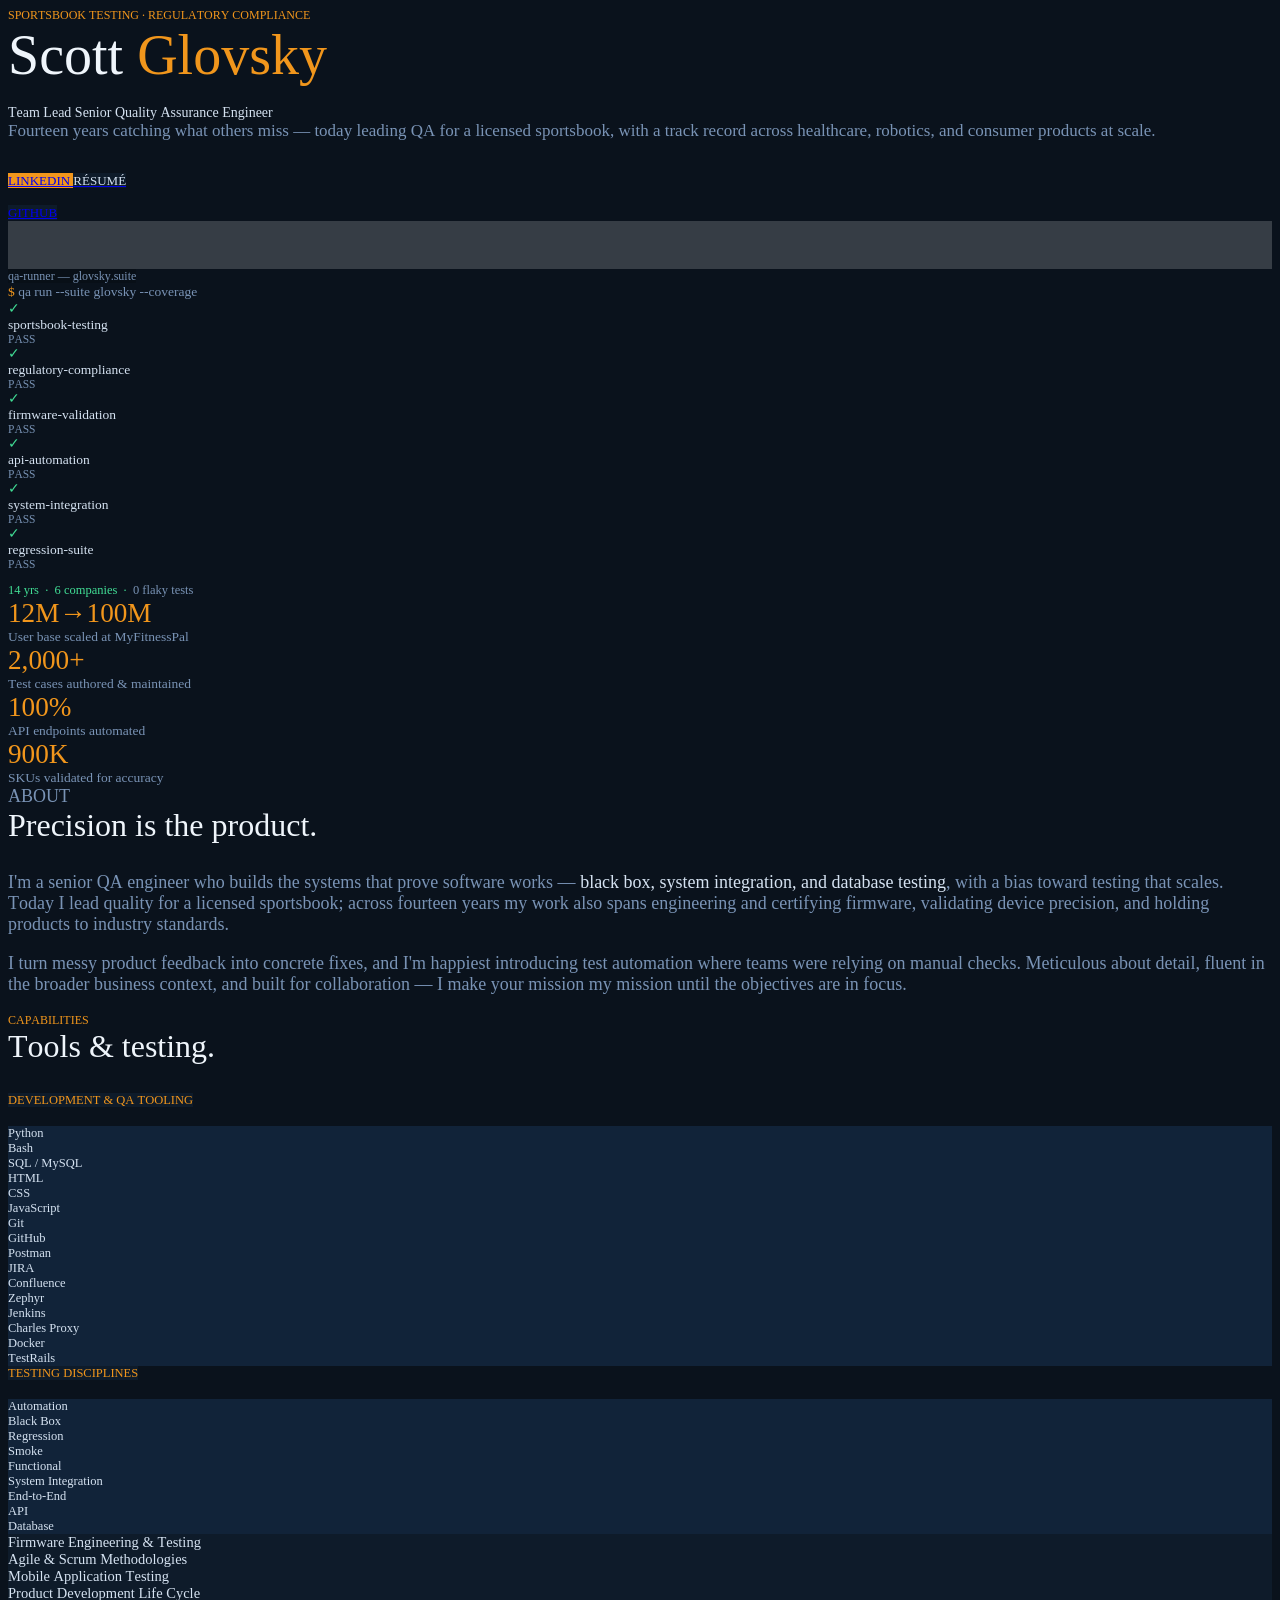
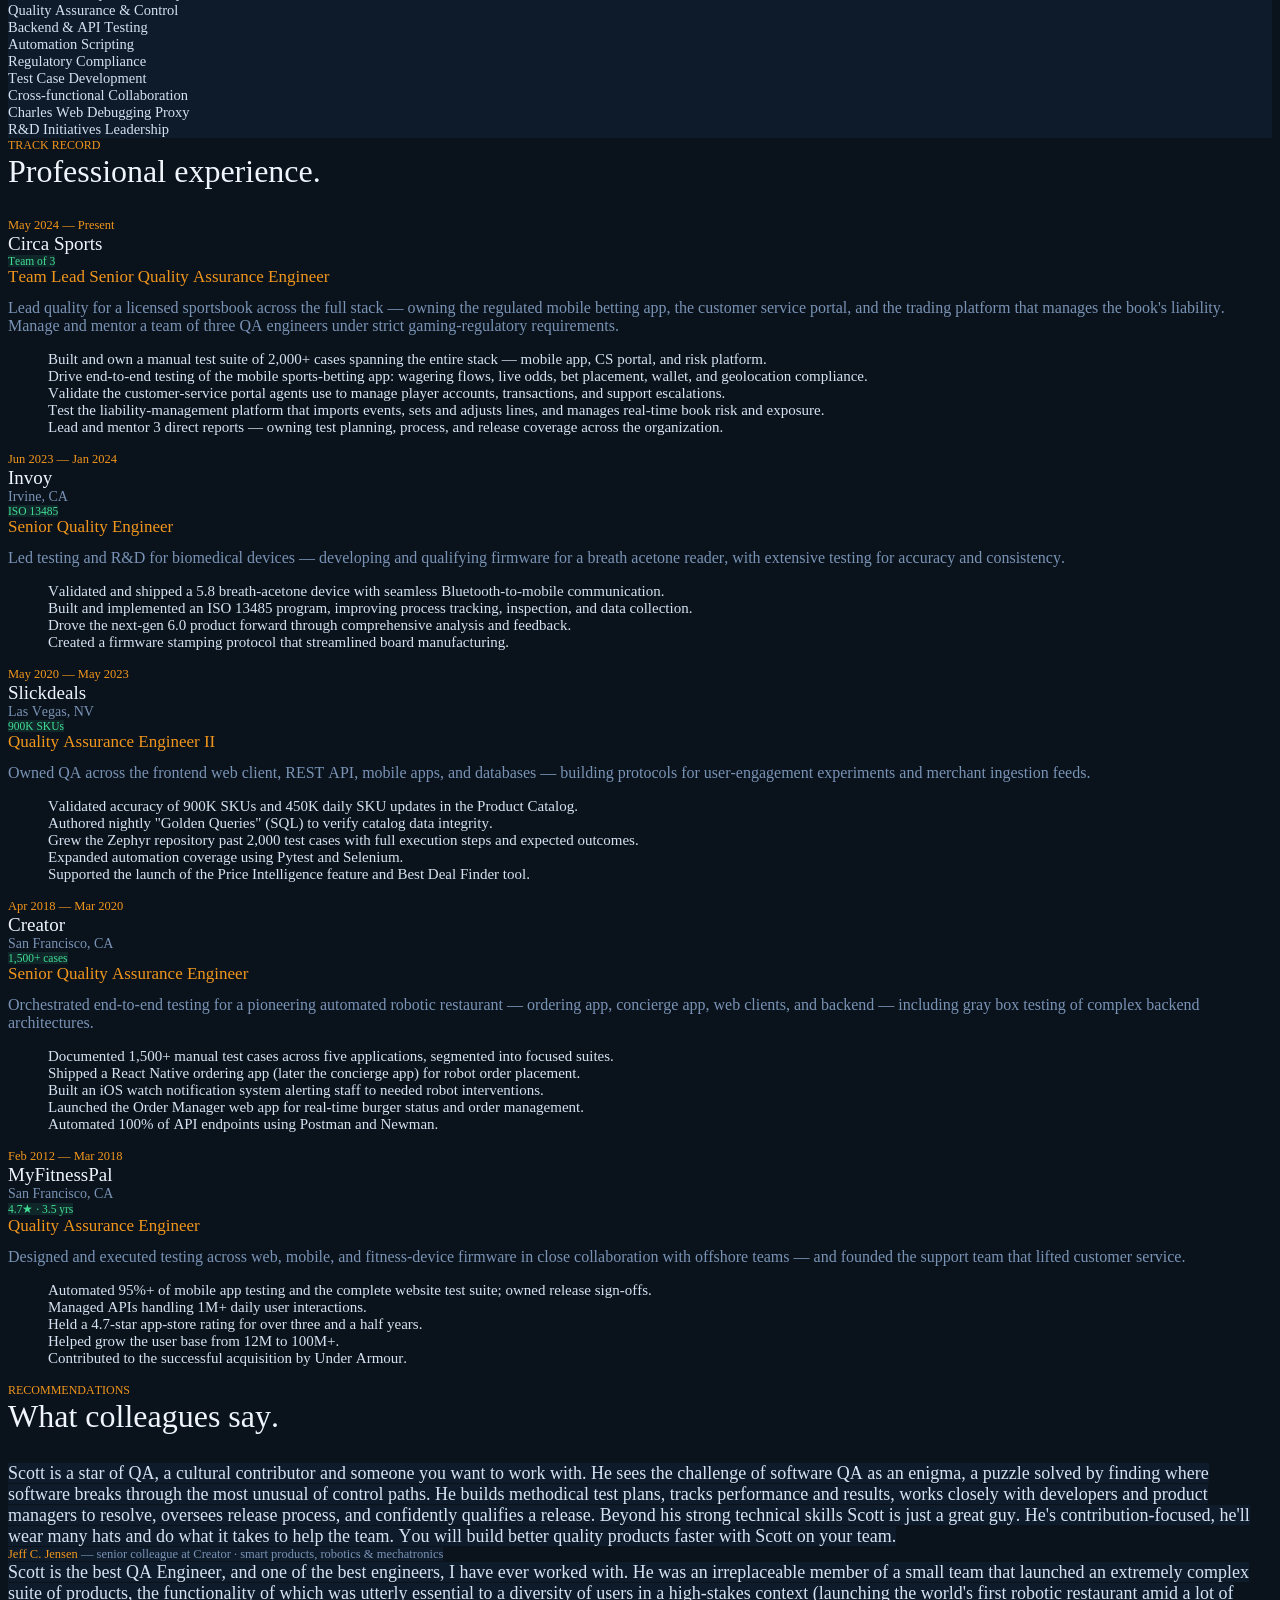
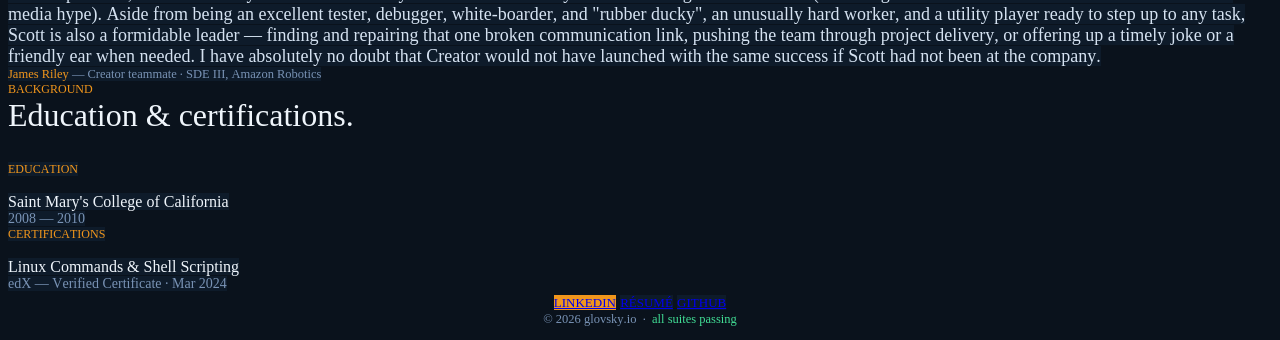
==== commit 301ed89e: "MFP to runner undo undo" ====
--- a/index.html
+++ b/index.html
@@ -91,9 +91,6 @@
 <p class="p11"><span class="s1">✓</span></p>
 <p class="p12"><span class="s1">regression-suite</span></p>
 <p class="p13"><span class="s1">PASS</span></p>
-<p class="p10"><span class="s1">$500m exit to Under Armour</span></p>
-<p class="p13"><span class="s1">PASS</span></p>
-<p class="p11"><span class="s1">✓</span></p>
 <p class="p14"><span class="s1"></span><br></p>
 <p class="p15"><span class="s1">14 yrs  ·  6 companies  ·  </span><span class="s8">0 flaky tests</span></p>
 <p class="p16"><span class="s9">12M→100M</span></p>
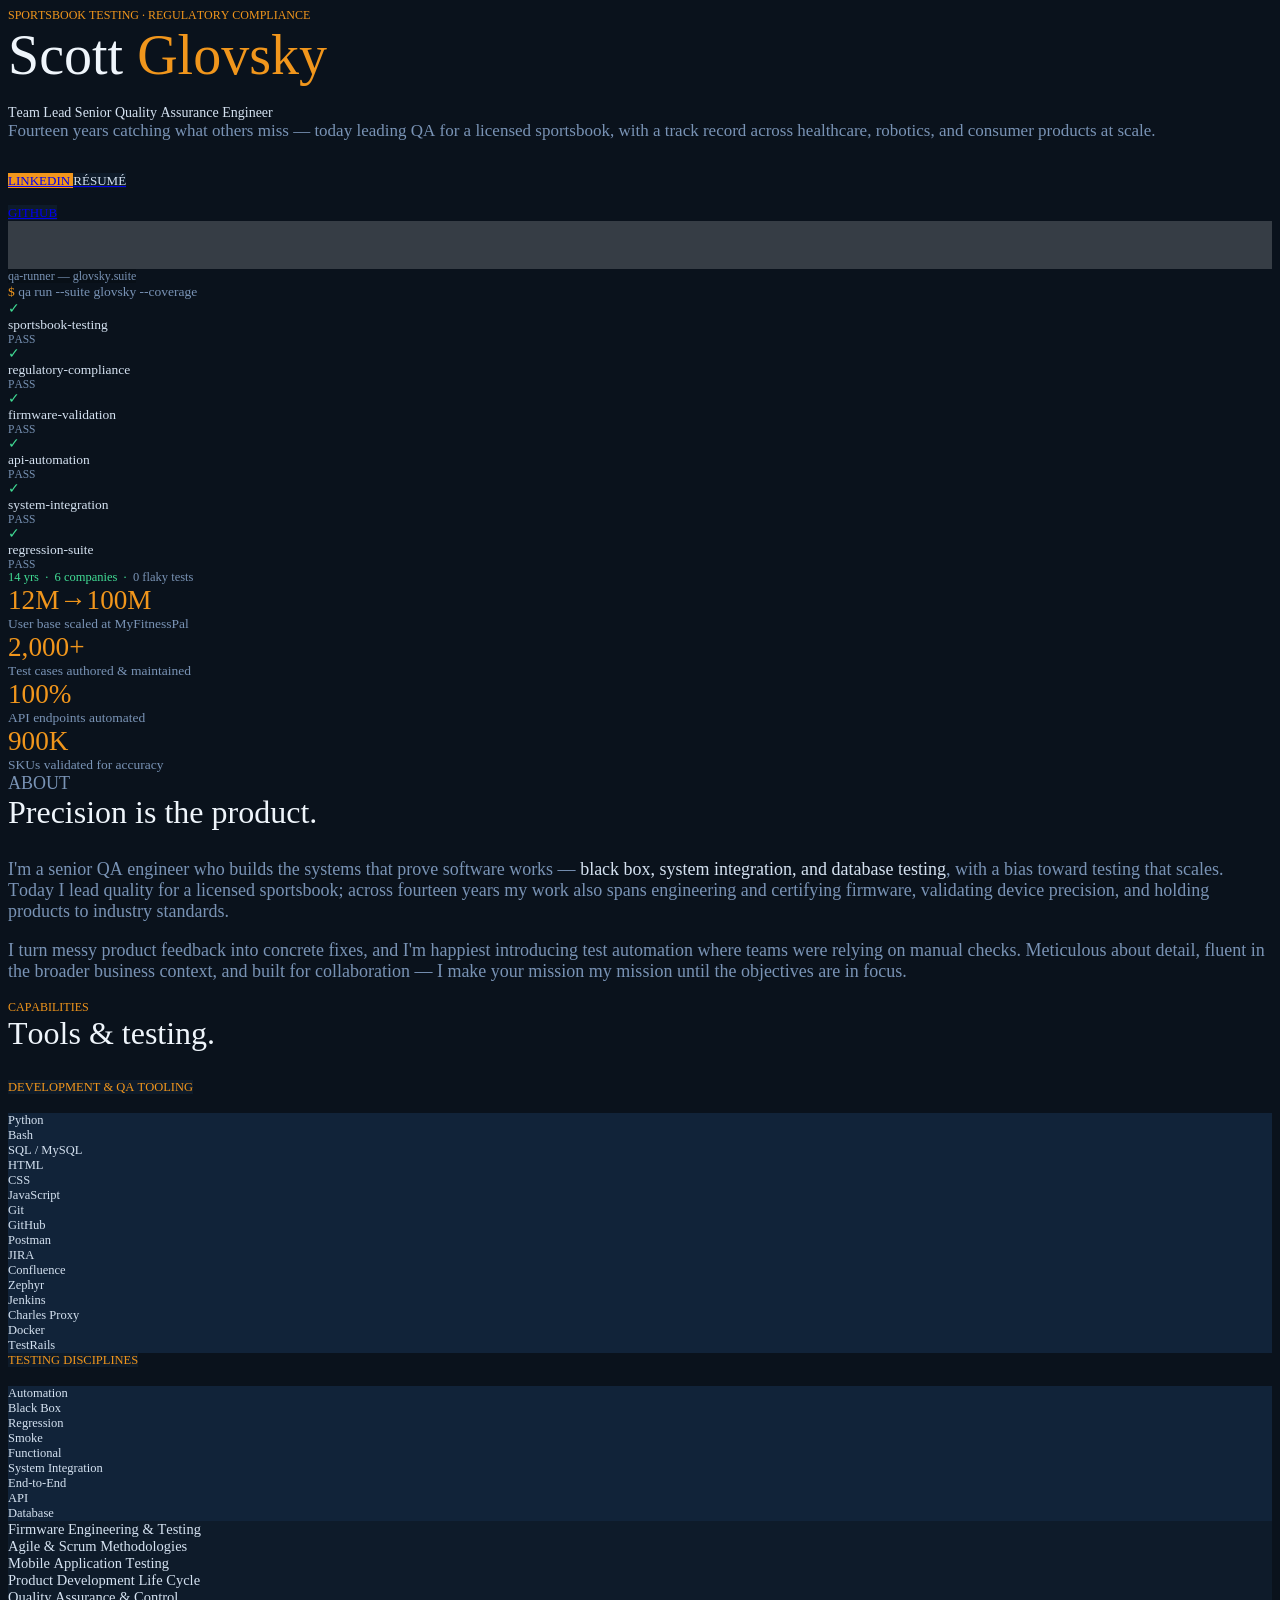
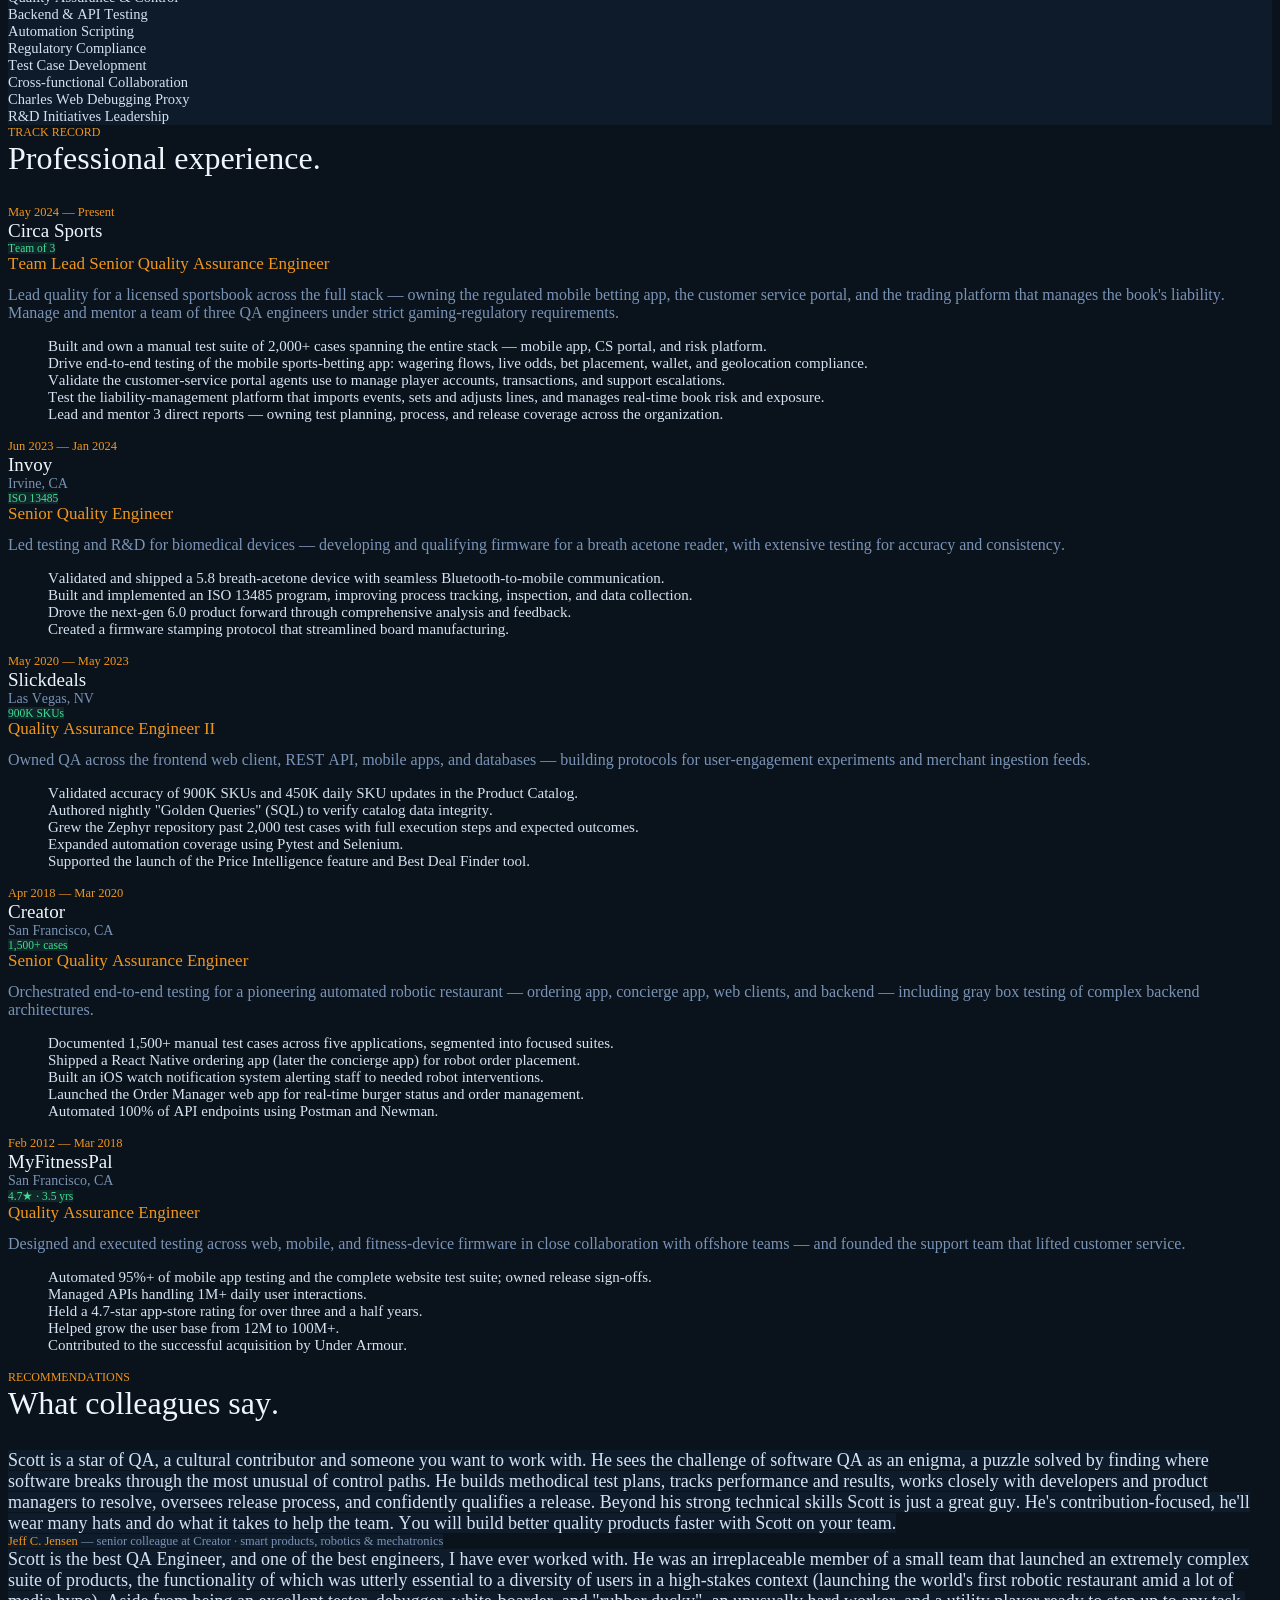
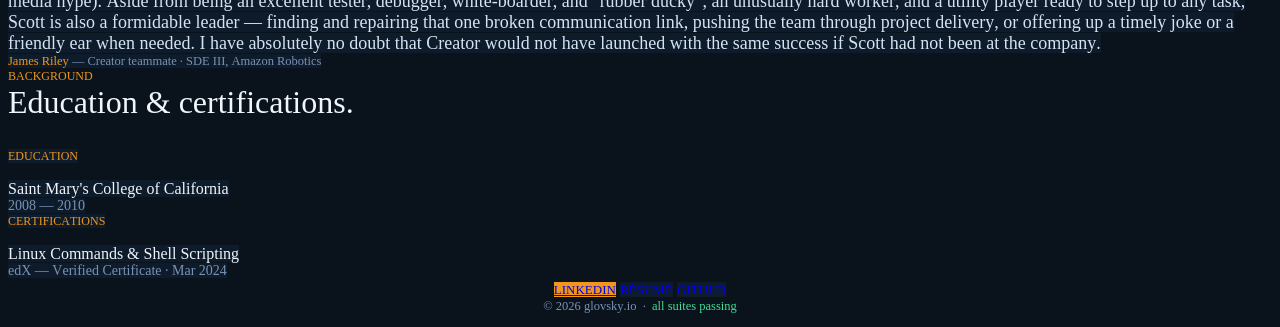
==== commit 55100f66: "Add Founding team and $500M exit chips to MyFitnessPal" ====
--- a/index.html
+++ b/index.html
@@ -21,25 +21,24 @@
     p.p11 {margin: 0.0px 0.0px 0.0px 0.0px; font: 13.5px 'Helvetica Neue'; color: #41dd95; -webkit-text-stroke: #41dd95}
     p.p12 {margin: 0.0px 0.0px 0.0px 0.0px; font: 13.5px 'Helvetica Neue'; color: #d5e2f1; -webkit-text-stroke: #d5e2f1}
     p.p13 {margin: 0.0px 0.0px 0.0px 0.0px; font: 11.5px 'Helvetica Neue'; color: #7993b5; -webkit-text-stroke: #7993b5}
-    p.p14 {margin: 0.0px 0.0px 0.0px 0.0px; font: 11.5px 'Helvetica Neue'; color: #7993b5; -webkit-text-stroke: #7993b5; min-height: 13.0px}
-    p.p15 {margin: 0.0px 0.0px 0.0px 0.0px; font: 12.5px 'Helvetica Neue'; color: #41dd95; -webkit-text-stroke: #41dd95}
-    p.p16 {margin: 0.0px 0.0px 0.0px 0.0px; font: 27.2px 'Helvetica Neue'; color: #f1961c; -webkit-text-stroke: #f1961c}
-    p.p17 {margin: 0.0px 0.0px 0.0px 0.0px; font: 18.0px 'Helvetica Neue'; color: #7993b5; -webkit-text-stroke: #7993b5}
-    p.p19 {margin: 0.0px 0.0px 18.0px 0.0px; font: 18.0px 'Helvetica Neue'; color: #7993b5; -webkit-text-stroke: #7993b5}
-    p.p21 {margin: 0.0px 0.0px 0.0px 0.0px; font: 12.5px 'Helvetica Neue'; color: #d5e2f1; -webkit-text-stroke: #d5e2f1; background-color: #112339}
-    p.p22 {margin: 0.0px 0.0px 0.0px 0.0px; font: 14.5px 'Helvetica Neue'; color: #d5e2f1; -webkit-text-stroke: #d5e2f1; background-color: #0e1b2a}
-    p.p23 {margin: 0.0px 0.0px 0.0px 0.0px; font: 12.5px 'Helvetica Neue'; color: #f1961c; -webkit-text-stroke: #f1961c}
-    p.p24 {margin: 0.0px 0.0px 0.0px 0.0px; font: 19.0px 'Helvetica Neue'; color: #eff5fb; -webkit-text-stroke: #eff5fb}
-    p.p25 {margin: 0.0px 0.0px 0.0px 0.0px; font: 11.5px 'Helvetica Neue'; color: #41dd95; -webkit-text-stroke: #41dd95}
-    p.p26 {margin: 0.0px 0.0px 12.0px 0.0px; font: 17.0px 'Helvetica Neue'; color: #f1961c; -webkit-text-stroke: #f1961c}
-    p.p27 {margin: 0.0px 0.0px 16.0px 0.0px; font: 16.0px 'Helvetica Neue'; color: #7993b5; -webkit-text-stroke: #7993b5}
-    p.p29 {margin: 0.0px 0.0px 0.0px 0.0px; font: 14.0px 'Helvetica Neue'; color: #7993b5; -webkit-text-stroke: #7993b5}
-    p.p30 {margin: 0.0px 0.0px 0.0px 0.0px; font: 18.0px 'Helvetica Neue'; color: #d5e2f1; -webkit-text-stroke: #d5e2f1}
-    p.p31 {margin: 0.0px 0.0px 0.0px 0.0px; font: 12.5px 'Helvetica Neue'; color: #7993b5; -webkit-text-stroke: #7993b5}
-    p.p33 {margin: 0.0px 0.0px 0.0px 0.0px; font: 16.0px 'Helvetica Neue'; color: #eff5fb; -webkit-text-stroke: #eff5fb}
-    p.p34 {margin: 0.0px 0.0px 0.0px 0.0px; text-align: center; font: 13.0px 'Helvetica Neue'; color: #d5e2f1; -webkit-text-stroke: #d5e2f1}
-    p.p35 {margin: 0.0px 0.0px 12.5px 0.0px; text-align: center; font: 12.5px 'Helvetica Neue'; color: #7993b5; -webkit-text-stroke: #7993b5}
-    li.li28 {margin: 0.0px 0.0px 0.0px 0.0px; font: 15.0px 'Helvetica Neue'; color: #d5e2f1; -webkit-text-stroke: #d5e2f1}
+    p.p14 {margin: 0.0px 0.0px 0.0px 0.0px; font: 12.5px 'Helvetica Neue'; color: #41dd95; -webkit-text-stroke: #41dd95}
+    p.p15 {margin: 0.0px 0.0px 0.0px 0.0px; font: 27.2px 'Helvetica Neue'; color: #f1961c; -webkit-text-stroke: #f1961c}
+    p.p16 {margin: 0.0px 0.0px 0.0px 0.0px; font: 18.0px 'Helvetica Neue'; color: #7993b5; -webkit-text-stroke: #7993b5}
+    p.p18 {margin: 0.0px 0.0px 18.0px 0.0px; font: 18.0px 'Helvetica Neue'; color: #7993b5; -webkit-text-stroke: #7993b5}
+    p.p20 {margin: 0.0px 0.0px 0.0px 0.0px; font: 12.5px 'Helvetica Neue'; color: #d5e2f1; -webkit-text-stroke: #d5e2f1; background-color: #112339}
+    p.p21 {margin: 0.0px 0.0px 0.0px 0.0px; font: 14.5px 'Helvetica Neue'; color: #d5e2f1; -webkit-text-stroke: #d5e2f1; background-color: #0e1b2a}
+    p.p22 {margin: 0.0px 0.0px 0.0px 0.0px; font: 12.5px 'Helvetica Neue'; color: #f1961c; -webkit-text-stroke: #f1961c}
+    p.p23 {margin: 0.0px 0.0px 0.0px 0.0px; font: 19.0px 'Helvetica Neue'; color: #eff5fb; -webkit-text-stroke: #eff5fb}
+    p.p24 {margin: 0.0px 0.0px 0.0px 0.0px; font: 11.5px 'Helvetica Neue'; color: #41dd95; -webkit-text-stroke: #41dd95}
+    p.p25 {margin: 0.0px 0.0px 12.0px 0.0px; font: 17.0px 'Helvetica Neue'; color: #f1961c; -webkit-text-stroke: #f1961c}
+    p.p26 {margin: 0.0px 0.0px 16.0px 0.0px; font: 16.0px 'Helvetica Neue'; color: #7993b5; -webkit-text-stroke: #7993b5}
+    p.p28 {margin: 0.0px 0.0px 0.0px 0.0px; font: 14.0px 'Helvetica Neue'; color: #7993b5; -webkit-text-stroke: #7993b5}
+    p.p29 {margin: 0.0px 0.0px 0.0px 0.0px; font: 18.0px 'Helvetica Neue'; color: #d5e2f1; -webkit-text-stroke: #d5e2f1}
+    p.p30 {margin: 0.0px 0.0px 0.0px 0.0px; font: 12.5px 'Helvetica Neue'; color: #7993b5; -webkit-text-stroke: #7993b5}
+    p.p32 {margin: 0.0px 0.0px 0.0px 0.0px; font: 16.0px 'Helvetica Neue'; color: #eff5fb; -webkit-text-stroke: #eff5fb}
+    p.p33 {margin: 0.0px 0.0px 0.0px 0.0px; text-align: center; font: 13.0px 'Helvetica Neue'; color: #d5e2f1; -webkit-text-stroke: #d5e2f1}
+    p.p34 {margin: 0.0px 0.0px 12.5px 0.0px; text-align: center; font: 12.5px 'Helvetica Neue'; color: #7993b5; -webkit-text-stroke: #7993b5}
+    li.li27 {margin: 0.0px 0.0px 0.0px 0.0px; font: 15.0px 'Helvetica Neue'; color: #d5e2f1; -webkit-text-stroke: #d5e2f1}
     span.s1 {font-kerning: none}
     span.s2 {font-kerning: none; color: #eff5fb; -webkit-text-stroke: 0px #eff5fb}
     span.s3 {font-kerning: none; background-color: #f1961c}
@@ -91,141 +90,140 @@
 <p class="p11"><span class="s1">✓</span></p>
 <p class="p12"><span class="s1">regression-suite</span></p>
 <p class="p13"><span class="s1">PASS</span></p>
-<p class="p14"><span class="s1"></span><br></p>
-<p class="p15"><span class="s1">14 yrs  ·  6 companies  ·  </span><span class="s8">0 flaky tests</span></p>
-<p class="p16"><span class="s9">12M→100M</span></p>
+<p class="p14"><span class="s1">14 yrs  ·  6 companies  ·  </span><span class="s8">0 flaky tests</span></p>
+<p class="p15"><span class="s9">12M→100M</span></p>
 <p class="p10"><span class="s9">User base scaled at MyFitnessPal</span></p>
-<p class="p16"><span class="s9">2,000+</span></p>
+<p class="p15"><span class="s9">2,000+</span></p>
 <p class="p10"><span class="s9">Test cases authored &amp; maintained</span></p>
-<p class="p16"><span class="s9">100%</span></p>
+<p class="p15"><span class="s9">100%</span></p>
 <p class="p10"><span class="s9">API endpoints automated</span></p>
-<p class="p16"><span class="s9">900K</span></p>
+<p class="p15"><span class="s9">900K</span></p>
 <p class="p10"><span class="s9">SKUs validated for accuracy</span></p>
-<p class="p17"><span class="s1">ABOUT</span></p>
+<p class="p16"><span class="s1">ABOUT</span></p>
 <h2 style="margin: 0.0px 0.0px 28.0px 0.0px; font: 32.0px 'Helvetica Neue'; color: #eff5fb; -webkit-text-stroke: #eff5fb"><span class="s1">Precision is the product.</span></h2>
-<p class="p19"><span class="s1">I'm a senior QA engineer who builds the systems that prove software works — </span><span class="s10">black box, system integration, and database testing</span><span class="s1">, with a bias toward testing that scales. Today I lead quality for a licensed sportsbook; across fourteen years my work also spans engineering and certifying firmware, validating device precision, and holding products to industry standards.</span></p>
-<p class="p19"><span class="s1">I turn messy product feedback into concrete fixes, and I'm happiest introducing test automation where teams were relying on manual checks. Meticulous about detail, fluent in the broader business context, and built for collaboration — I make your mission my mission until the objectives are in focus.</span></p>
+<p class="p18"><span class="s1">I'm a senior QA engineer who builds the systems that prove software works — </span><span class="s10">black box, system integration, and database testing</span><span class="s1">, with a bias toward testing that scales. Today I lead quality for a licensed sportsbook; across fourteen years my work also spans engineering and certifying firmware, validating device precision, and holding products to industry standards.</span></p>
+<p class="p18"><span class="s1">I turn messy product feedback into concrete fixes, and I'm happiest introducing test automation where teams were relying on manual checks. Meticulous about detail, fluent in the broader business context, and built for collaboration — I make your mission my mission until the objectives are in focus.</span></p>
 <p class="p1"><span class="s1">CAPABILITIES</span></p>
 <h2 style="margin: 0.0px 0.0px 28.0px 0.0px; font: 32.0px 'Helvetica Neue'; color: #eff5fb; -webkit-text-stroke: #eff5fb"><span class="s1">Tools &amp; testing.</span></h2>
 <h3 style="margin: 0.0px 0.0px 18.0px 0.0px; font: 12.5px 'Helvetica Neue'; color: #f1961c; -webkit-text-stroke: #f1961c"><span class="s5">DEVELOPMENT &amp; QA TOOLING</span></h3>
-<p class="p21"><span class="s1">Python</span></p>
-<p class="p21"><span class="s1">Bash</span></p>
-<p class="p21"><span class="s1">SQL / MySQL</span></p>
-<p class="p21"><span class="s1">HTML</span></p>
-<p class="p21"><span class="s1">CSS</span></p>
-<p class="p21"><span class="s1">JavaScript</span></p>
-<p class="p21"><span class="s1">Git</span></p>
-<p class="p21"><span class="s1">GitHub</span></p>
-<p class="p21"><span class="s1">Postman</span></p>
-<p class="p21"><span class="s1">JIRA</span></p>
-<p class="p21"><span class="s1">Confluence</span></p>
-<p class="p21"><span class="s1">Zephyr</span></p>
-<p class="p21"><span class="s1">Jenkins</span></p>
-<p class="p21"><span class="s1">Charles Proxy</span></p>
-<p class="p21"><span class="s1">Docker</span></p>
-<p class="p21"><span class="s1">TestRails</span></p>
+<p class="p20"><span class="s1">Python</span></p>
+<p class="p20"><span class="s1">Bash</span></p>
+<p class="p20"><span class="s1">SQL / MySQL</span></p>
+<p class="p20"><span class="s1">HTML</span></p>
+<p class="p20"><span class="s1">CSS</span></p>
+<p class="p20"><span class="s1">JavaScript</span></p>
+<p class="p20"><span class="s1">Git</span></p>
+<p class="p20"><span class="s1">GitHub</span></p>
+<p class="p20"><span class="s1">Postman</span></p>
+<p class="p20"><span class="s1">JIRA</span></p>
+<p class="p20"><span class="s1">Confluence</span></p>
+<p class="p20"><span class="s1">Zephyr</span></p>
+<p class="p20"><span class="s1">Jenkins</span></p>
+<p class="p20"><span class="s1">Charles Proxy</span></p>
+<p class="p20"><span class="s1">Docker</span></p>
+<p class="p20"><span class="s1">TestRails</span></p>
 <h3 style="margin: 0.0px 0.0px 18.0px 0.0px; font: 12.5px 'Helvetica Neue'; color: #f1961c; -webkit-text-stroke: #f1961c"><span class="s5">TESTING DISCIPLINES</span></h3>
-<p class="p21"><span class="s1">Automation</span></p>
-<p class="p21"><span class="s1">Black Box</span></p>
-<p class="p21"><span class="s1">Regression</span></p>
-<p class="p21"><span class="s1">Smoke</span></p>
-<p class="p21"><span class="s1">Functional</span></p>
-<p class="p21"><span class="s1">System Integration</span></p>
-<p class="p21"><span class="s1">End-to-End</span></p>
-<p class="p21"><span class="s1">API</span></p>
-<p class="p21"><span class="s1">Database</span></p>
-<p class="p22"><span class="s1">Firmware Engineering &amp; Testing</span></p>
-<p class="p22"><span class="s1">Agile &amp; Scrum Methodologies</span></p>
-<p class="p22"><span class="s1">Mobile Application Testing</span></p>
-<p class="p22"><span class="s1">Product Development Life Cycle</span></p>
-<p class="p22"><span class="s1">Quality Assurance &amp; Control</span></p>
-<p class="p22"><span class="s1">Backend &amp; API Testing</span></p>
-<p class="p22"><span class="s1">Automation Scripting</span></p>
-<p class="p22"><span class="s1">Regulatory Compliance</span></p>
-<p class="p22"><span class="s1">Test Case Development</span></p>
-<p class="p22"><span class="s1">Cross-functional Collaboration</span></p>
-<p class="p22"><span class="s1">Charles Web Debugging Proxy</span></p>
-<p class="p22"><span class="s1">R&amp;D Initiatives Leadership</span></p>
+<p class="p20"><span class="s1">Automation</span></p>
+<p class="p20"><span class="s1">Black Box</span></p>
+<p class="p20"><span class="s1">Regression</span></p>
+<p class="p20"><span class="s1">Smoke</span></p>
+<p class="p20"><span class="s1">Functional</span></p>
+<p class="p20"><span class="s1">System Integration</span></p>
+<p class="p20"><span class="s1">End-to-End</span></p>
+<p class="p20"><span class="s1">API</span></p>
+<p class="p20"><span class="s1">Database</span></p>
+<p class="p21"><span class="s1">Firmware Engineering &amp; Testing</span></p>
+<p class="p21"><span class="s1">Agile &amp; Scrum Methodologies</span></p>
+<p class="p21"><span class="s1">Mobile Application Testing</span></p>
+<p class="p21"><span class="s1">Product Development Life Cycle</span></p>
+<p class="p21"><span class="s1">Quality Assurance &amp; Control</span></p>
+<p class="p21"><span class="s1">Backend &amp; API Testing</span></p>
+<p class="p21"><span class="s1">Automation Scripting</span></p>
+<p class="p21"><span class="s1">Regulatory Compliance</span></p>
+<p class="p21"><span class="s1">Test Case Development</span></p>
+<p class="p21"><span class="s1">Cross-functional Collaboration</span></p>
+<p class="p21"><span class="s1">Charles Web Debugging Proxy</span></p>
+<p class="p21"><span class="s1">R&amp;D Initiatives Leadership</span></p>
 <p class="p1"><span class="s1">TRACK RECORD</span></p>
 <h2 style="margin: 0.0px 0.0px 28.0px 0.0px; font: 32.0px 'Helvetica Neue'; color: #eff5fb; -webkit-text-stroke: #eff5fb"><span class="s1">Professional experience.</span></h2>
-<p class="p23"><span class="s1">May 2024 — Present</span></p>
-<p class="p24"><span class="s1">Circa Sports</span></p>
-<p class="p25"><span class="s11">Team of 3</span></p>
-<p class="p26"><span class="s1">Team Lead Senior Quality Assurance Engineer</span></p>
-<p class="p27"><span class="s1">Lead quality for a licensed sportsbook across the full stack — owning the regulated mobile betting app, the customer service portal, and the trading platform that manages the book's liability. Manage and mentor a team of three QA engineers under strict gaming-regulatory requirements.</span></p>
-<ul class="ul1">
-  <li class="li28"><span class="s12"></span><span class="s1">Built and own a manual test suite of 2,000+ cases spanning the entire stack — mobile app, CS portal, and risk platform.</span></li>
-  <li class="li28"><span class="s12"></span><span class="s1">Drive end-to-end testing of the mobile sports-betting app: wagering flows, live odds, bet placement, wallet, and geolocation compliance.</span></li>
-  <li class="li28"><span class="s12"></span><span class="s1">Validate the customer-service portal agents use to manage player accounts, transactions, and support escalations.</span></li>
-  <li class="li28"><span class="s12"></span><span class="s1">Test the liability-management platform that imports events, sets and adjusts lines, and manages real-time book risk and exposure.</span></li>
-  <li class="li28"><span class="s12"></span><span class="s1">Lead and mentor 3 direct reports — owning test planning, process, and release coverage across the organization.</span></li>
-</ul>
-<p class="p23"><span class="s1">Jun 2023 — Jan 2024</span></p>
-<p class="p24"><span class="s1">Invoy</span></p>
-<p class="p29"><span class="s1">Irvine, CA</span></p>
-<p class="p25"><span class="s11">ISO 13485</span></p>
-<p class="p26"><span class="s1">Senior Quality Engineer</span></p>
-<p class="p27"><span class="s1">Led testing and R&amp;D for biomedical devices — developing and qualifying firmware for a breath acetone reader, with extensive testing for accuracy and consistency.</span></p>
-<ul class="ul1">
-  <li class="li28"><span class="s12"></span><span class="s1">Validated and shipped a 5.8 breath-acetone device with seamless Bluetooth-to-mobile communication.</span></li>
-  <li class="li28"><span class="s12"></span><span class="s1">Built and implemented an ISO 13485 program, improving process tracking, inspection, and data collection.</span></li>
-  <li class="li28"><span class="s12"></span><span class="s1">Drove the next-gen 6.0 product forward through comprehensive analysis and feedback.</span></li>
-  <li class="li28"><span class="s12"></span><span class="s1">Created a firmware stamping protocol that streamlined board manufacturing.</span></li>
-</ul>
-<p class="p23"><span class="s1">May 2020 — May 2023</span></p>
-<p class="p24"><span class="s1">Slickdeals</span></p>
-<p class="p29"><span class="s1">Las Vegas, NV</span></p>
-<p class="p25"><span class="s11">900K SKUs</span></p>
-<p class="p26"><span class="s1">Quality Assurance Engineer II</span></p>
-<p class="p27"><span class="s1">Owned QA across the frontend web client, REST API, mobile apps, and databases — building protocols for user-engagement experiments and merchant ingestion feeds.</span></p>
-<ul class="ul1">
-  <li class="li28"><span class="s12"></span><span class="s1">Validated accuracy of 900K SKUs and 450K daily SKU updates in the Product Catalog.</span></li>
-  <li class="li28"><span class="s12"></span><span class="s1">Authored nightly "Golden Queries" (SQL) to verify catalog data integrity.</span></li>
-  <li class="li28"><span class="s12"></span><span class="s1">Grew the Zephyr repository past 2,000 test cases with full execution steps and expected outcomes.</span></li>
-  <li class="li28"><span class="s12"></span><span class="s1">Expanded automation coverage using Pytest and Selenium.</span></li>
-  <li class="li28"><span class="s12"></span><span class="s1">Supported the launch of the Price Intelligence feature and Best Deal Finder tool.</span></li>
-</ul>
-<p class="p23"><span class="s1">Apr 2018 — Mar 2020</span></p>
-<p class="p24"><span class="s1">Creator</span></p>
-<p class="p29"><span class="s1">San Francisco, CA</span></p>
-<p class="p25"><span class="s11">1,500+ cases</span></p>
-<p class="p26"><span class="s1">Senior Quality Assurance Engineer</span></p>
-<p class="p27"><span class="s1">Orchestrated end-to-end testing for a pioneering automated robotic restaurant — ordering app, concierge app, web clients, and backend — including gray box testing of complex backend architectures.</span></p>
-<ul class="ul1">
-  <li class="li28"><span class="s12"></span><span class="s1">Documented 1,500+ manual test cases across five applications, segmented into focused suites.</span></li>
-  <li class="li28"><span class="s12"></span><span class="s1">Shipped a React Native ordering app (later the concierge app) for robot order placement.</span></li>
-  <li class="li28"><span class="s12"></span><span class="s1">Built an iOS watch notification system alerting staff to needed robot interventions.</span></li>
-  <li class="li28"><span class="s12"></span><span class="s1">Launched the Order Manager web app for real-time burger status and order management.</span></li>
-  <li class="li28"><span class="s12"></span><span class="s1">Automated 100% of API endpoints using Postman and Newman.</span></li>
-</ul>
-<p class="p23"><span class="s1">Feb 2012 — Mar 2018</span></p>
-<p class="p24"><span class="s1">MyFitnessPal</span></p>
-<p class="p29"><span class="s1">San Francisco, CA</span></p>
-<p class="p25"><span class="s11">4.7★ · 3.5 yrs</span></p>
-<p class="p26"><span class="s1">Quality Assurance Engineer</span></p>
-<p class="p27"><span class="s1">Designed and executed testing across web, mobile, and fitness-device firmware in close collaboration with offshore teams — and founded the support team that lifted customer service.</span></p>
-<ul class="ul1">
-  <li class="li28"><span class="s12"></span><span class="s1">Automated 95%+ of mobile app testing and the complete website test suite; owned release sign-offs.</span></li>
-  <li class="li28"><span class="s12"></span><span class="s1">Managed APIs handling 1M+ daily user interactions.</span></li>
-  <li class="li28"><span class="s12"></span><span class="s1">Held a 4.7-star app-store rating for over three and a half years.</span></li>
-  <li class="li28"><span class="s12"></span><span class="s1">Helped grow the user base from 12M to 100M+.</span></li>
-  <li class="li28"><span class="s12"></span><span class="s1">Contributed to the successful acquisition by Under Armour.</span></li>
+<p class="p22"><span class="s1">May 2024 — Present</span></p>
+<p class="p23"><span class="s1">Circa Sports</span></p>
+<p class="p24"><span class="s11">Team of 3</span></p>
+<p class="p25"><span class="s1">Team Lead Senior Quality Assurance Engineer</span></p>
+<p class="p26"><span class="s1">Lead quality for a licensed sportsbook across the full stack — owning the regulated mobile betting app, the customer service portal, and the trading platform that manages the book's liability. Manage and mentor a team of three QA engineers under strict gaming-regulatory requirements.</span></p>
+<ul class="ul1">
+  <li class="li27"><span class="s12"></span><span class="s1">Built and own a manual test suite of 2,000+ cases spanning the entire stack — mobile app, CS portal, and risk platform.</span></li>
+  <li class="li27"><span class="s12"></span><span class="s1">Drive end-to-end testing of the mobile sports-betting app: wagering flows, live odds, bet placement, wallet, and geolocation compliance.</span></li>
+  <li class="li27"><span class="s12"></span><span class="s1">Validate the customer-service portal agents use to manage player accounts, transactions, and support escalations.</span></li>
+  <li class="li27"><span class="s12"></span><span class="s1">Test the liability-management platform that imports events, sets and adjusts lines, and manages real-time book risk and exposure.</span></li>
+  <li class="li27"><span class="s12"></span><span class="s1">Lead and mentor 3 direct reports — owning test planning, process, and release coverage across the organization.</span></li>
+</ul>
+<p class="p22"><span class="s1">Jun 2023 — Jan 2024</span></p>
+<p class="p23"><span class="s1">Invoy</span></p>
+<p class="p28"><span class="s1">Irvine, CA</span></p>
+<p class="p24"><span class="s11">ISO 13485</span></p>
+<p class="p25"><span class="s1">Senior Quality Engineer</span></p>
+<p class="p26"><span class="s1">Led testing and R&amp;D for biomedical devices — developing and qualifying firmware for a breath acetone reader, with extensive testing for accuracy and consistency.</span></p>
+<ul class="ul1">
+  <li class="li27"><span class="s12"></span><span class="s1">Validated and shipped a 5.8 breath-acetone device with seamless Bluetooth-to-mobile communication.</span></li>
+  <li class="li27"><span class="s12"></span><span class="s1">Built and implemented an ISO 13485 program, improving process tracking, inspection, and data collection.</span></li>
+  <li class="li27"><span class="s12"></span><span class="s1">Drove the next-gen 6.0 product forward through comprehensive analysis and feedback.</span></li>
+  <li class="li27"><span class="s12"></span><span class="s1">Created a firmware stamping protocol that streamlined board manufacturing.</span></li>
+</ul>
+<p class="p22"><span class="s1">May 2020 — May 2023</span></p>
+<p class="p23"><span class="s1">Slickdeals</span></p>
+<p class="p28"><span class="s1">Las Vegas, NV</span></p>
+<p class="p24"><span class="s11">900K SKUs</span></p>
+<p class="p25"><span class="s1">Quality Assurance Engineer II</span></p>
+<p class="p26"><span class="s1">Owned QA across the frontend web client, REST API, mobile apps, and databases — building protocols for user-engagement experiments and merchant ingestion feeds.</span></p>
+<ul class="ul1">
+  <li class="li27"><span class="s12"></span><span class="s1">Validated accuracy of 900K SKUs and 450K daily SKU updates in the Product Catalog.</span></li>
+  <li class="li27"><span class="s12"></span><span class="s1">Authored nightly "Golden Queries" (SQL) to verify catalog data integrity.</span></li>
+  <li class="li27"><span class="s12"></span><span class="s1">Grew the Zephyr repository past 2,000 test cases with full execution steps and expected outcomes.</span></li>
+  <li class="li27"><span class="s12"></span><span class="s1">Expanded automation coverage using Pytest and Selenium.</span></li>
+  <li class="li27"><span class="s12"></span><span class="s1">Supported the launch of the Price Intelligence feature and Best Deal Finder tool.</span></li>
+</ul>
+<p class="p22"><span class="s1">Apr 2018 — Mar 2020</span></p>
+<p class="p23"><span class="s1">Creator</span></p>
+<p class="p28"><span class="s1">San Francisco, CA</span></p>
+<p class="p24"><span class="s11">1,500+ cases</span></p>
+<p class="p25"><span class="s1">Senior Quality Assurance Engineer</span></p>
+<p class="p26"><span class="s1">Orchestrated end-to-end testing for a pioneering automated robotic restaurant — ordering app, concierge app, web clients, and backend — including gray box testing of complex backend architectures.</span></p>
+<ul class="ul1">
+  <li class="li27"><span class="s12"></span><span class="s1">Documented 1,500+ manual test cases across five applications, segmented into focused suites.</span></li>
+  <li class="li27"><span class="s12"></span><span class="s1">Shipped a React Native ordering app (later the concierge app) for robot order placement.</span></li>
+  <li class="li27"><span class="s12"></span><span class="s1">Built an iOS watch notification system alerting staff to needed robot interventions.</span></li>
+  <li class="li27"><span class="s12"></span><span class="s1">Launched the Order Manager web app for real-time burger status and order management.</span></li>
+  <li class="li27"><span class="s12"></span><span class="s1">Automated 100% of API endpoints using Postman and Newman.</span></li>
+</ul>
+<p class="p22"><span class="s1">Feb 2012 — Mar 2018</span></p>
+<p class="p23"><span class="s1">MyFitnessPal</span></p>
+<p class="p28"><span class="s1">San Francisco, CA</span></p>
+<p class="p24"><span class="s11">4.7★ · 3.5 yrs</span></p>
+<p class="p25"><span class="s1">Quality Assurance Engineer</span></p>
+<p class="p26"><span class="s1">Designed and executed testing across web, mobile, and fitness-device firmware in close collaboration with offshore teams — and founded the support team that lifted customer service.</span></p>
+<ul class="ul1">
+  <li class="li27"><span class="s12"></span><span class="s1">Automated 95%+ of mobile app testing and the complete website test suite; owned release sign-offs.</span></li>
+  <li class="li27"><span class="s12"></span><span class="s1">Managed APIs handling 1M+ daily user interactions.</span></li>
+  <li class="li27"><span class="s12"></span><span class="s1">Held a 4.7-star app-store rating for over three and a half years.</span></li>
+  <li class="li27"><span class="s12"></span><span class="s1">Helped grow the user base from 12M to 100M+.</span></li>
+  <li class="li27"><span class="s12"></span><span class="s1">Contributed to the successful acquisition by Under Armour.</span></li>
 </ul>
 <p class="p1"><span class="s1">RECOMMENDATIONS</span></p>
 <h2 style="margin: 0.0px 0.0px 28.0px 0.0px; font: 32.0px 'Helvetica Neue'; color: #eff5fb; -webkit-text-stroke: #eff5fb"><span class="s1">What colleagues say.</span></h2>
-<p class="p30"><span class="s5">Scott is a star of QA, a cultural contributor and someone you want to work with. He sees the challenge of software QA as an enigma, a puzzle solved by finding where software breaks through the most unusual of control paths. He builds methodical test plans, tracks performance and results, works closely with developers and product managers to resolve, oversees release process, and confidently qualifies a release. Beyond his strong technical skills Scott is just a great guy. He's contribution-focused, he'll wear many hats and do what it takes to help the team. You will build better quality products faster with Scott on your team.</span></p>
-<p class="p31"><span class="s13">Jeff C. Jensen</span><span class="s5"> — senior colleague at Creator · smart products, robotics &amp; mechatronics</span></p>
-<p class="p30"><span class="s5">Scott is the best QA Engineer, and one of the best engineers, I have ever worked with. He was an irreplaceable member of a small team that launched an extremely complex suite of products, the functionality of which was utterly essential to a diversity of users in a high-stakes context (launching the world's first robotic restaurant amid a lot of media hype). Aside from being an excellent tester, debugger, white-boarder, and "rubber ducky", an unusually hard worker, and a utility player ready to step up to any task, Scott is also a formidable leader — finding and repairing that one broken communication link, pushing the team through project delivery, or offering up a timely joke or a friendly ear when needed. I have absolutely no doubt that Creator would not have launched with the same success if Scott had not been at the company.</span></p>
-<p class="p31"><span class="s13">James Riley</span><span class="s5"> — Creator teammate · SDE III, Amazon Robotics</span></p>
+<p class="p29"><span class="s5">Scott is a star of QA, a cultural contributor and someone you want to work with. He sees the challenge of software QA as an enigma, a puzzle solved by finding where software breaks through the most unusual of control paths. He builds methodical test plans, tracks performance and results, works closely with developers and product managers to resolve, oversees release process, and confidently qualifies a release. Beyond his strong technical skills Scott is just a great guy. He's contribution-focused, he'll wear many hats and do what it takes to help the team. You will build better quality products faster with Scott on your team.</span></p>
+<p class="p30"><span class="s13">Jeff C. Jensen</span><span class="s5"> — senior colleague at Creator · smart products, robotics &amp; mechatronics</span></p>
+<p class="p29"><span class="s5">Scott is the best QA Engineer, and one of the best engineers, I have ever worked with. He was an irreplaceable member of a small team that launched an extremely complex suite of products, the functionality of which was utterly essential to a diversity of users in a high-stakes context (launching the world's first robotic restaurant amid a lot of media hype). Aside from being an excellent tester, debugger, white-boarder, and "rubber ducky", an unusually hard worker, and a utility player ready to step up to any task, Scott is also a formidable leader — finding and repairing that one broken communication link, pushing the team through project delivery, or offering up a timely joke or a friendly ear when needed. I have absolutely no doubt that Creator would not have launched with the same success if Scott had not been at the company.</span></p>
+<p class="p30"><span class="s13">James Riley</span><span class="s5"> — Creator teammate · SDE III, Amazon Robotics</span></p>
 <p class="p1"><span class="s1">BACKGROUND</span></p>
 <h2 style="margin: 0.0px 0.0px 28.0px 0.0px; font: 32.0px 'Helvetica Neue'; color: #eff5fb; -webkit-text-stroke: #eff5fb"><span class="s1">Education &amp; certifications.</span></h2>
 <h3 style="margin: 0.0px 0.0px 16.0px 0.0px; font: 12.0px 'Helvetica Neue'; color: #f1961c; -webkit-text-stroke: #f1961c"><span class="s5">EDUCATION</span></h3>
-<p class="p33"><span class="s5">Saint Mary's College of California</span></p>
-<p class="p29"><span class="s5">2008 — 2010</span></p>
+<p class="p32"><span class="s5">Saint Mary's College of California</span></p>
+<p class="p28"><span class="s5">2008 — 2010</span></p>
 <h3 style="margin: 0.0px 0.0px 16.0px 0.0px; font: 12.0px 'Helvetica Neue'; color: #f1961c; -webkit-text-stroke: #f1961c"><span class="s5">CERTIFICATIONS</span></h3>
-<p class="p33"><span class="s5">Linux Commands &amp; Shell Scripting</span></p>
-<p class="p29"><span class="s5">edX — Verified Certificate · Mar 2024</span></p>
-<p class="p34"><span class="s14"><a href="https://www.linkedin.com/in/scottglovsky/">LINKEDIN</a></span><span class="s15"> <a href="file:///Users/spare/Downloads/Scott%20Glovsky%20Resume%20PDF.pdf"><span class="s16">RÉSUMÉ</span></a> <a href="https://github.com/GlovskyScott"><span class="s16">GITHUB</span></a></span></p>
-<p class="p35"><span class="s1">© 2026 glovsky.io  ·  </span><span class="s17">all suites passing</span></p>
+<p class="p32"><span class="s5">Linux Commands &amp; Shell Scripting</span></p>
+<p class="p28"><span class="s5">edX — Verified Certificate · Mar 2024</span></p>
+<p class="p33"><span class="s14"><a href="https://www.linkedin.com/in/scottglovsky/">LINKEDIN</a></span><span class="s15"> <a href="file:///Users/spare/Downloads/Scott%20Glovsky%20Resume%20PDF.pdf"><span class="s16">RÉSUMÉ</span></a> <a href="https://github.com/GlovskyScott"><span class="s16">GITHUB</span></a></span></p>
+<p class="p34"><span class="s1">© 2026 glovsky.io  ·  </span><span class="s17">all suites passing</span></p>
 </body>
 </html>
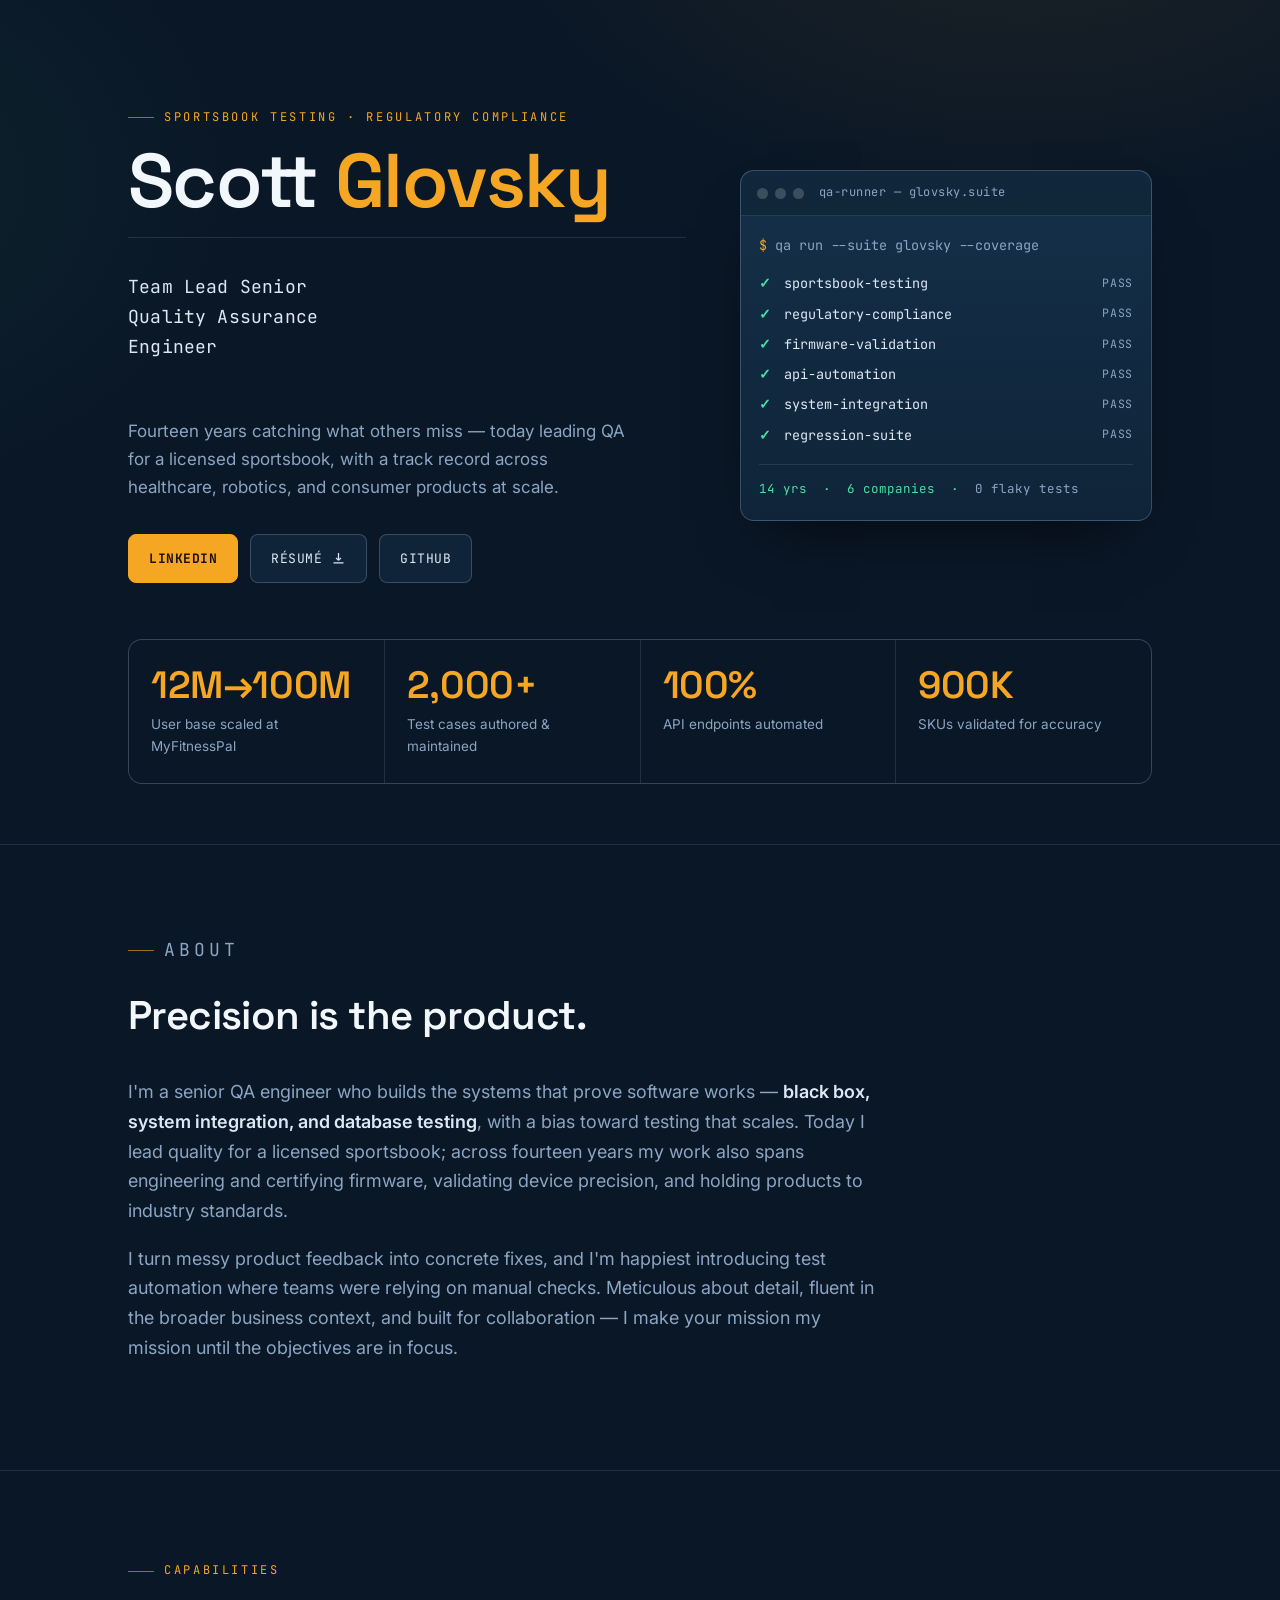
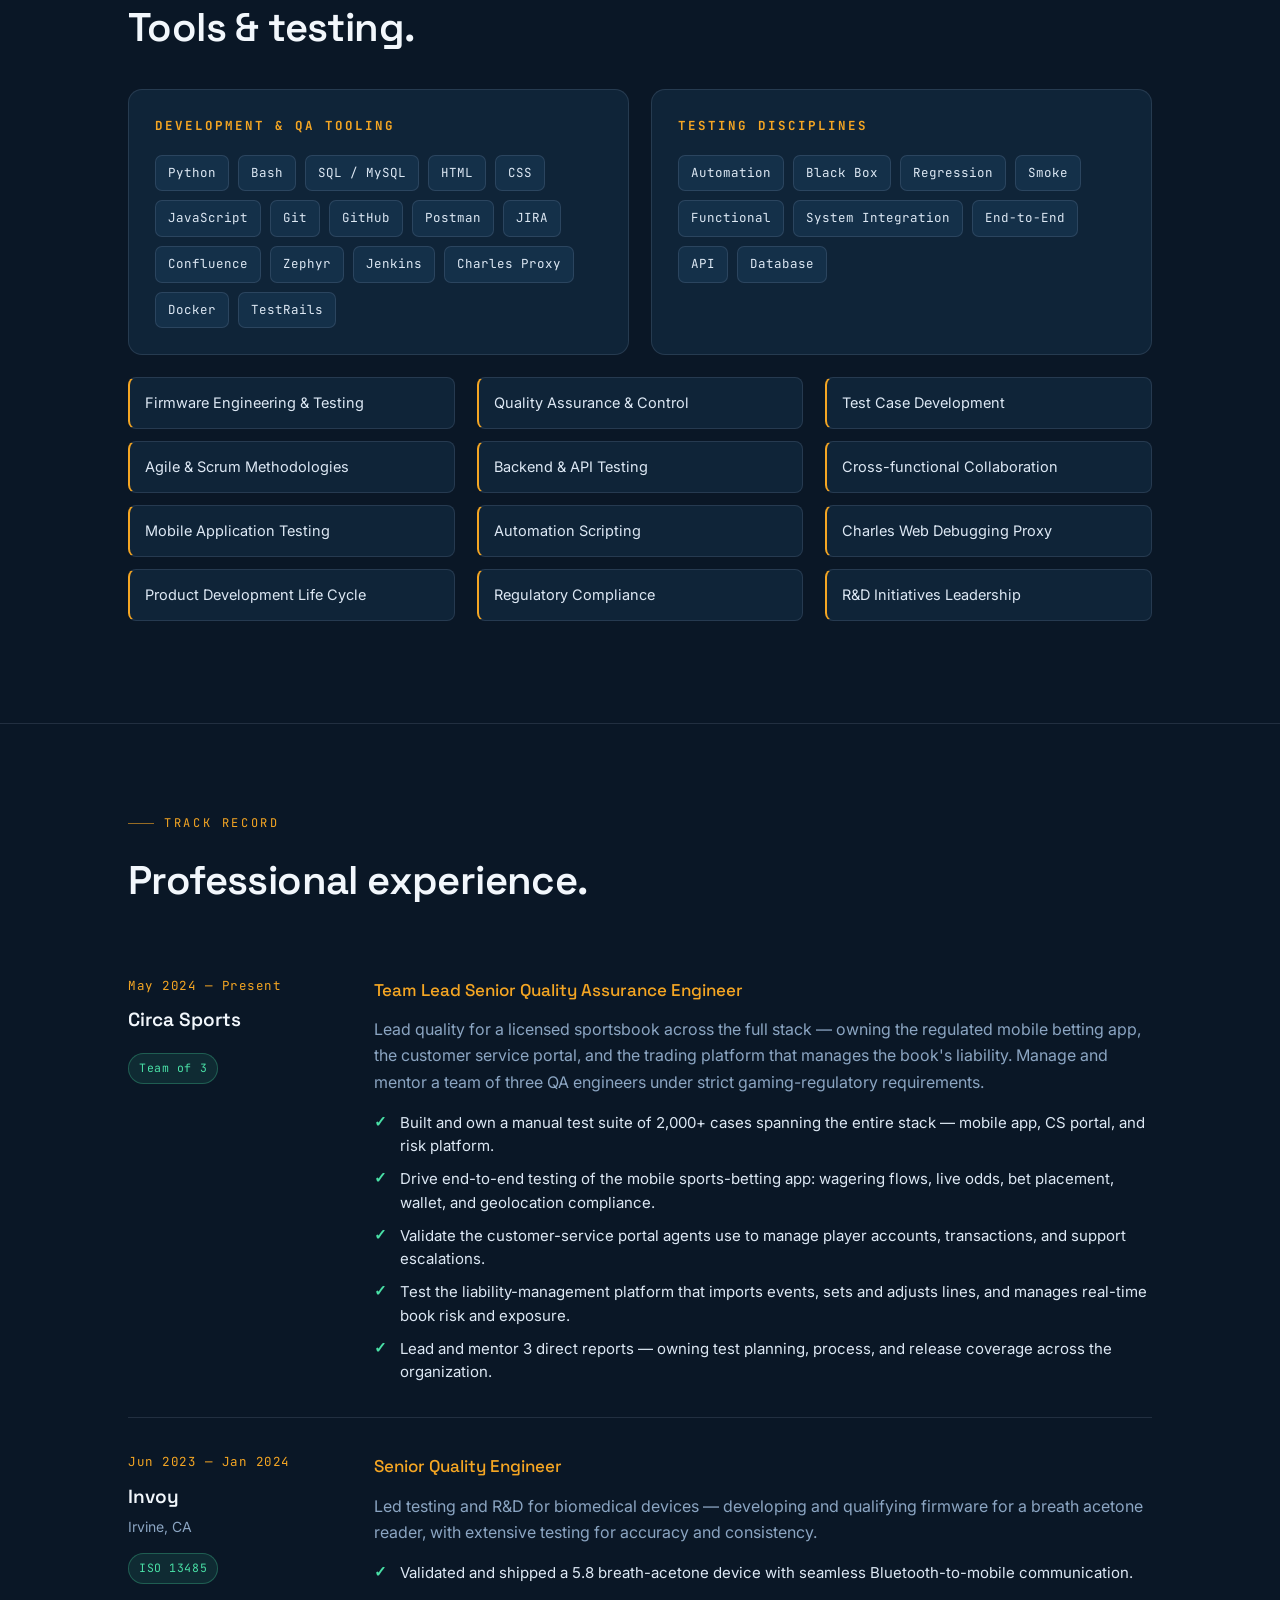
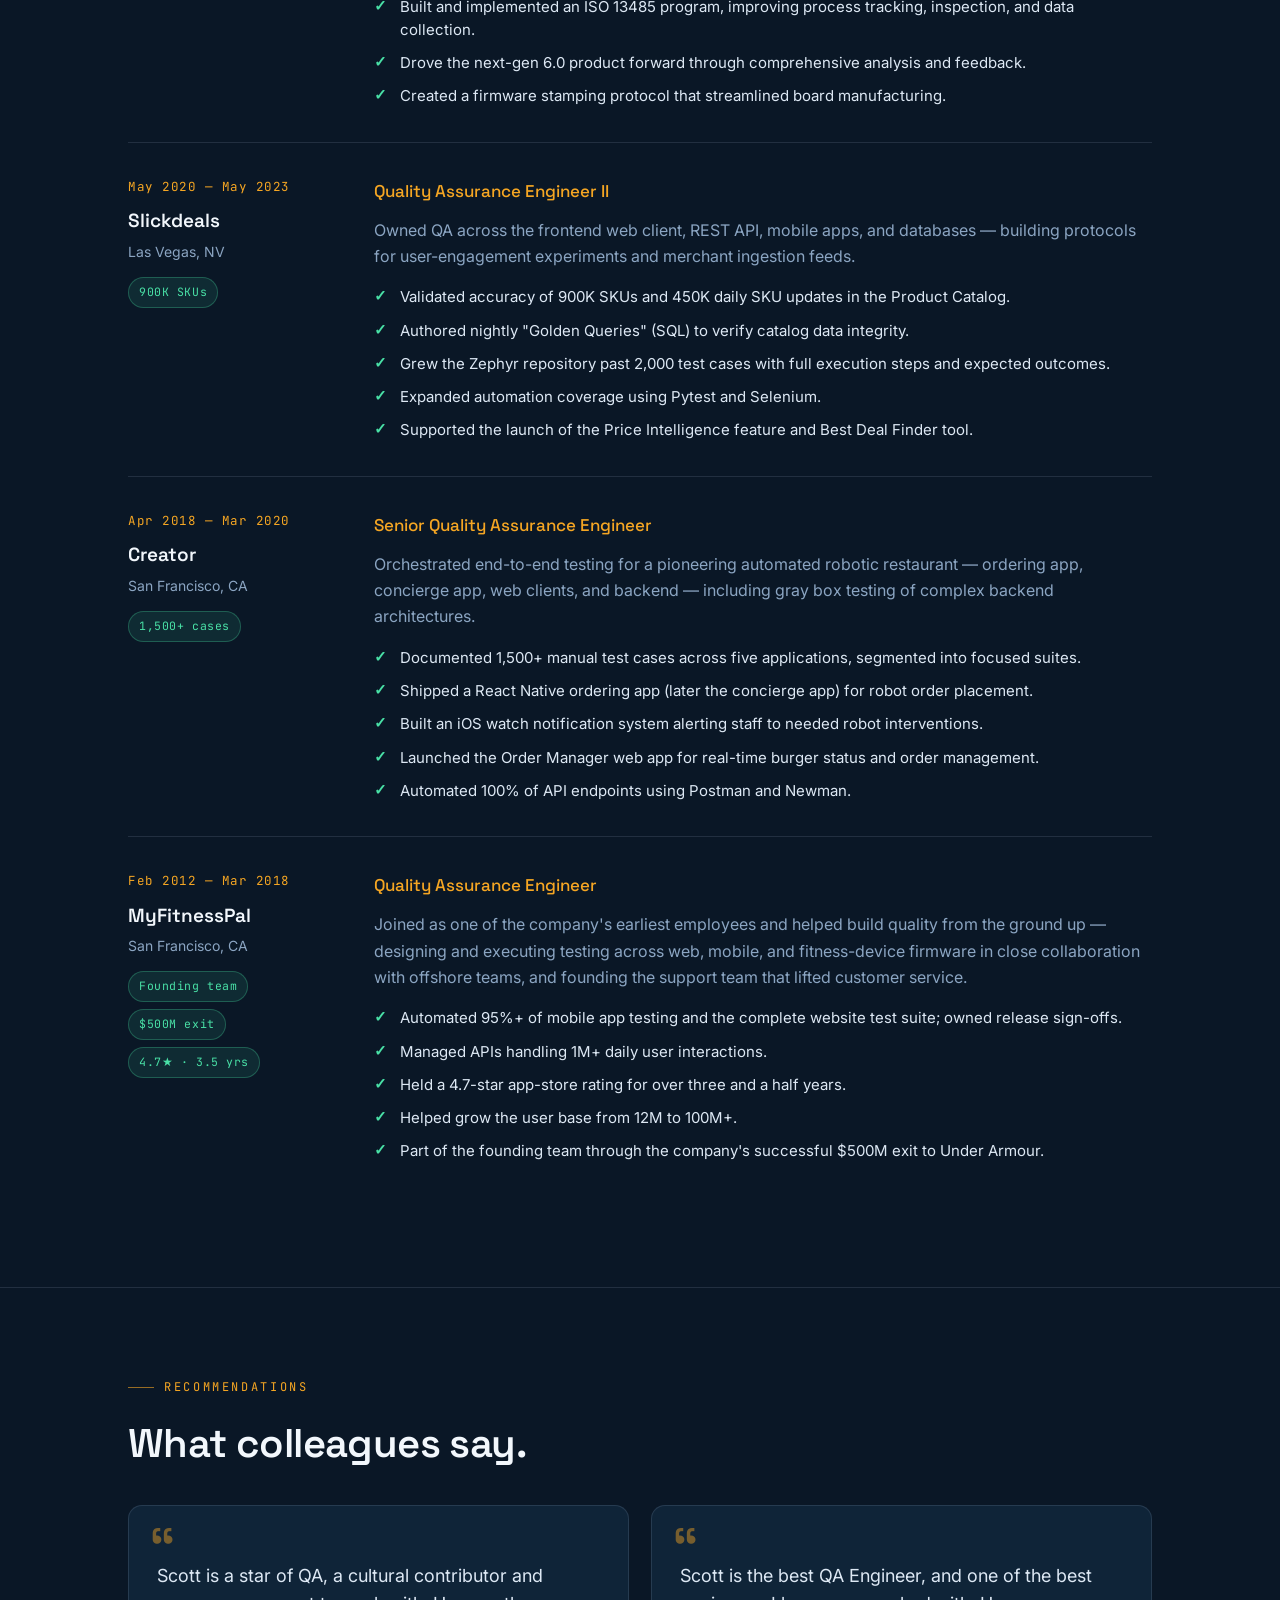
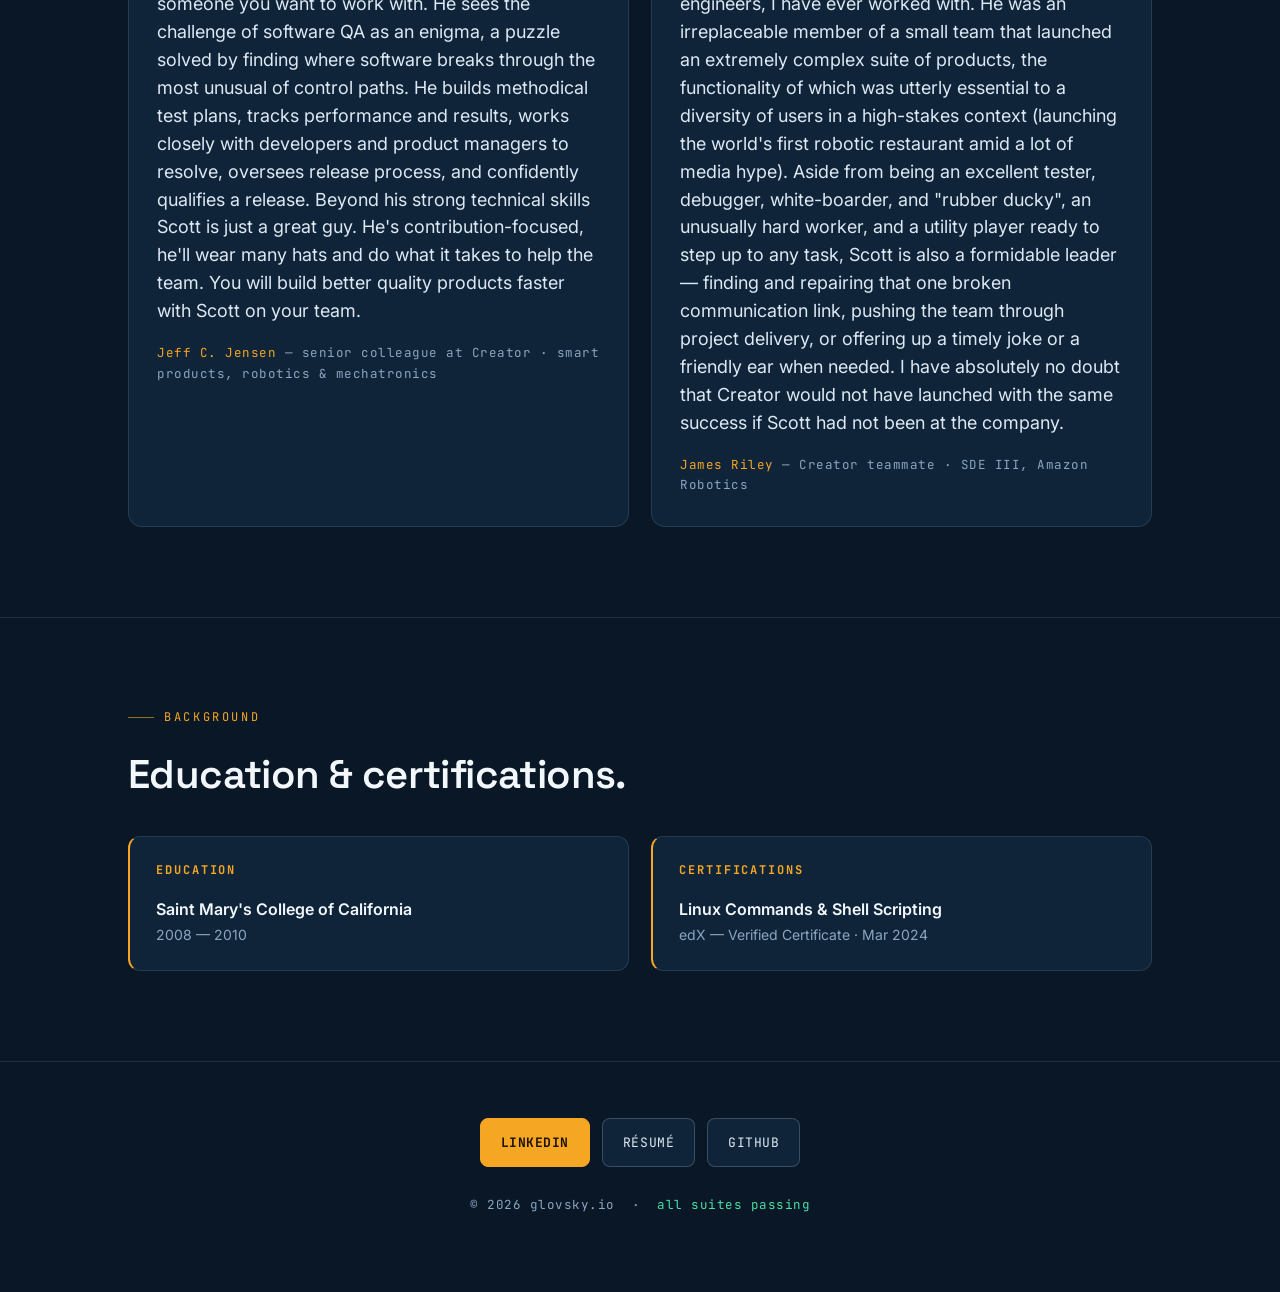
==== commit faf7df3e: "Take 3" ====
--- a/index.html
+++ b/index.html
@@ -1,229 +1,757 @@
-<!DOCTYPE html PUBLIC "-//W3C//DTD HTML 4.01//EN" "http://www.w3.org/TR/html4/strict.dtd">
-<html>
+<!DOCTYPE html>
+<html lang="en">
 <head>
-  <meta http-equiv="Content-Type" content="text/html; charset=utf-8">
-  <meta http-equiv="Content-Style-Type" content="text/css">
-  <title></title>
-  <meta name="Description" content="Scott Glovsky, Team Lead Senior Quality Assurance Engineer leading quality for a licensed sportsbook — sportsbook testing, regulatory compliance, and system integration testing across 14 years and six companies.">
-  <meta name="Generator" content="Cocoa HTML Writer">
-  <meta name="CocoaVersion" content="2299.77">
-  <style type="text/css">
-    body {background-color: #0a121c}
-    p.p1 {margin: 0.0px 0.0px 0.0px 0.0px; font: 12.0px 'Helvetica Neue'; color: #f1961c; -webkit-text-stroke: #f1961c}
-    p.p3 {margin: 0.0px 0.0px 0.0px 0.0px; font: 14.0px 'Helvetica Neue'; color: #d5e2f1; -webkit-text-stroke: #d5e2f1}
-    p.p4 {margin: 0.0px 0.0px 32.0px 0.0px; font: 17.0px 'Helvetica Neue'; color: #7993b5; -webkit-text-stroke: #7993b5}
-    p.p5 {margin: 0.0px 0.0px 0.0px 0.0px; font: 13.0px 'Helvetica Neue'; color: #140f08; -webkit-text-stroke: #140f08}
-    p.p6 {margin: 0.0px 0.0px 0.0px 0.0px; font: 13.0px 'Helvetica Neue'; color: #d5e2f1; -webkit-text-stroke: #d5e2f1; min-height: 16.0px}
-    p.p7 {margin: 0.0px 0.0px 0.0px 0.0px; font: 13.0px 'Helvetica Neue'; color: #d5e2f1; -webkit-text-stroke: #d5e2f1}
-    p.p8 {margin: 0.0px 0.0px 0.0px 0.0px; font: 13.5px 'Helvetica Neue'; color: #d5e2f1; -webkit-text-stroke: #d5e2f1; background-color: #ffffff; background-color: rgba(255, 255, 255, 0.18); min-height: 16.0px}
-    p.p9 {margin: 0.0px 0.0px 0.0px 0.0px; font: 12.0px 'Helvetica Neue'; color: #7993b5; -webkit-text-stroke: #7993b5}
-    p.p10 {margin: 0.0px 0.0px 0.0px 0.0px; font: 13.5px 'Helvetica Neue'; color: #7993b5; -webkit-text-stroke: #7993b5}
-    p.p11 {margin: 0.0px 0.0px 0.0px 0.0px; font: 13.5px 'Helvetica Neue'; color: #41dd95; -webkit-text-stroke: #41dd95}
-    p.p12 {margin: 0.0px 0.0px 0.0px 0.0px; font: 13.5px 'Helvetica Neue'; color: #d5e2f1; -webkit-text-stroke: #d5e2f1}
-    p.p13 {margin: 0.0px 0.0px 0.0px 0.0px; font: 11.5px 'Helvetica Neue'; color: #7993b5; -webkit-text-stroke: #7993b5}
-    p.p14 {margin: 0.0px 0.0px 0.0px 0.0px; font: 12.5px 'Helvetica Neue'; color: #41dd95; -webkit-text-stroke: #41dd95}
-    p.p15 {margin: 0.0px 0.0px 0.0px 0.0px; font: 27.2px 'Helvetica Neue'; color: #f1961c; -webkit-text-stroke: #f1961c}
-    p.p16 {margin: 0.0px 0.0px 0.0px 0.0px; font: 18.0px 'Helvetica Neue'; color: #7993b5; -webkit-text-stroke: #7993b5}
-    p.p18 {margin: 0.0px 0.0px 18.0px 0.0px; font: 18.0px 'Helvetica Neue'; color: #7993b5; -webkit-text-stroke: #7993b5}
-    p.p20 {margin: 0.0px 0.0px 0.0px 0.0px; font: 12.5px 'Helvetica Neue'; color: #d5e2f1; -webkit-text-stroke: #d5e2f1; background-color: #112339}
-    p.p21 {margin: 0.0px 0.0px 0.0px 0.0px; font: 14.5px 'Helvetica Neue'; color: #d5e2f1; -webkit-text-stroke: #d5e2f1; background-color: #0e1b2a}
-    p.p22 {margin: 0.0px 0.0px 0.0px 0.0px; font: 12.5px 'Helvetica Neue'; color: #f1961c; -webkit-text-stroke: #f1961c}
-    p.p23 {margin: 0.0px 0.0px 0.0px 0.0px; font: 19.0px 'Helvetica Neue'; color: #eff5fb; -webkit-text-stroke: #eff5fb}
-    p.p24 {margin: 0.0px 0.0px 0.0px 0.0px; font: 11.5px 'Helvetica Neue'; color: #41dd95; -webkit-text-stroke: #41dd95}
-    p.p25 {margin: 0.0px 0.0px 12.0px 0.0px; font: 17.0px 'Helvetica Neue'; color: #f1961c; -webkit-text-stroke: #f1961c}
-    p.p26 {margin: 0.0px 0.0px 16.0px 0.0px; font: 16.0px 'Helvetica Neue'; color: #7993b5; -webkit-text-stroke: #7993b5}
-    p.p28 {margin: 0.0px 0.0px 0.0px 0.0px; font: 14.0px 'Helvetica Neue'; color: #7993b5; -webkit-text-stroke: #7993b5}
-    p.p29 {margin: 0.0px 0.0px 0.0px 0.0px; font: 18.0px 'Helvetica Neue'; color: #d5e2f1; -webkit-text-stroke: #d5e2f1}
-    p.p30 {margin: 0.0px 0.0px 0.0px 0.0px; font: 12.5px 'Helvetica Neue'; color: #7993b5; -webkit-text-stroke: #7993b5}
-    p.p32 {margin: 0.0px 0.0px 0.0px 0.0px; font: 16.0px 'Helvetica Neue'; color: #eff5fb; -webkit-text-stroke: #eff5fb}
-    p.p33 {margin: 0.0px 0.0px 0.0px 0.0px; text-align: center; font: 13.0px 'Helvetica Neue'; color: #d5e2f1; -webkit-text-stroke: #d5e2f1}
-    p.p34 {margin: 0.0px 0.0px 12.5px 0.0px; text-align: center; font: 12.5px 'Helvetica Neue'; color: #7993b5; -webkit-text-stroke: #7993b5}
-    li.li27 {margin: 0.0px 0.0px 0.0px 0.0px; font: 15.0px 'Helvetica Neue'; color: #d5e2f1; -webkit-text-stroke: #d5e2f1}
-    span.s1 {font-kerning: none}
-    span.s2 {font-kerning: none; color: #eff5fb; -webkit-text-stroke: 0px #eff5fb}
-    span.s3 {font-kerning: none; background-color: #f1961c}
-    span.s4 {font-kerning: none; color: #d5e2f1; background-color: #0e1b2a; -webkit-text-stroke: 0px #d5e2f1}
-    span.s5 {font-kerning: none; background-color: #0e1b2a}
-    span.s6 {font-kerning: none; background-color: rgba(0, 0, 0, 0.18)}
-    span.s7 {font-kerning: none; color: #f1961c; -webkit-text-stroke: 0px #f1961c}
-    span.s8 {font-kerning: none; color: #7993b5; -webkit-text-stroke: 0px #7993b5}
-    span.s9 {font-kerning: none; background-color: #0a121c}
-    span.s10 {font-kerning: none; color: #d5e2f1; -webkit-text-stroke: 0px #d5e2f1}
-    span.s11 {font-kerning: none; background-color: rgba(65, 221, 149, 0.1)}
-    span.s12 {-webkit-text-stroke: 0px #000000}
-    span.s13 {font-kerning: none; color: #f1961c; background-color: #0e1b2a; -webkit-text-stroke: 0px #f1961c}
-    span.s14 {font-kerning: none; color: #140f08; background-color: #f1961c; -webkit-text-stroke: 0px #140f08}
-    span.s15 {font: 17.0px 'Helvetica Neue'; font-kerning: none}
-    span.s16 {font: 13.0px 'Helvetica Neue'; font-kerning: none; background-color: #0e1b2a}
-    span.s17 {font-kerning: none; color: #41dd95; -webkit-text-stroke: 0px #41dd95}
-    ul.ul1 {list-style-type: none}
-  </style>
+<meta charset="UTF-8" />
+<meta name="viewport" content="width=device-width, initial-scale=1.0" />
+<title>Scott Glovsky — Team Lead Senior Quality Assurance Engineer</title>
+<meta name="description" content="Scott Glovsky, Team Lead Senior Quality Assurance Engineer leading quality for a licensed sportsbook — sportsbook testing, regulatory compliance, and system integration testing across 14 years and six companies." />
+<link rel="preconnect" href="https://fonts.googleapis.com" />
+<link rel="preconnect" href="https://fonts.gstatic.com" crossorigin />
+<link href="https://fonts.googleapis.com/css2?family=Space+Grotesk:wght@400;500;600;700&family=Inter:wght@400;500;600&family=JetBrains+Mono:wght@400;500;700&display=swap" rel="stylesheet" />
+<style>
+  :root {
+    --ink: #0a1726;
+    --panel: #0f2438;
+    --panel-2: #143049;
+    --line: rgba(200, 222, 250, 0.12);
+    --line-strong: rgba(200, 222, 250, 0.22);
+    --text: #dde8f4;
+    --muted: #8ba5c2;
+    --amber: #f5a623;
+    --amber-soft: rgba(245, 166, 35, 0.13);
+    --pass: #49e0a6;
+    --max: 1080px;
+    --display: "Space Grotesk", system-ui, sans-serif;
+    --body: "Inter", system-ui, sans-serif;
+    --mono: "JetBrains Mono", ui-monospace, monospace;
+  }
+
+  * { box-sizing: border-box; }
+
+  html { scroll-behavior: smooth; }
+
+  body {
+    margin: 0;
+    background: var(--ink);
+    color: var(--text);
+    font-family: var(--body);
+    font-size: 17px;
+    line-height: 1.65;
+    -webkit-font-smoothing: antialiased;
+    background-image:
+      radial-gradient(900px 500px at 80% -10%, rgba(245, 166, 35, 0.08), transparent 60%),
+      radial-gradient(700px 600px at -10% 20%, rgba(73, 224, 166, 0.05), transparent 55%);
+    background-attachment: fixed;
+  }
+
+  .wrap { max-width: var(--max); margin: 0 auto; padding: 0 28px; }
+
+  a { color: inherit; }
+
+  /* ---------- Eyebrow / mono labels ---------- */
+  .eyebrow {
+    font-family: var(--mono);
+    font-size: 12px;
+    letter-spacing: 0.22em;
+    text-transform: uppercase;
+    color: var(--amber);
+    margin: 0 0 14px;
+    display: flex;
+    align-items: center;
+    gap: 10px;
+  }
+  .eyebrow::before {
+    content: "";
+    width: 26px;
+    height: 1px;
+    background: var(--amber);
+    opacity: 0.6;
+  }
+
+  /* ---------- Hero ---------- */
+  header.hero {
+    position: relative;
+    padding: clamp(70px, 12vh, 130px) 0 60px;
+    border-bottom: 1px solid var(--line);
+    overflow: hidden;
+  }
+
+  .hero-grid {
+    display: grid;
+    grid-template-columns: 1.15fr 0.85fr;
+    gap: 54px;
+    align-items: center;
+  }
+
+  .hero h1 {
+    font-family: var(--display);
+    font-weight: 600;
+    font-size: clamp(40px, 7vw, 76px);
+    line-height: 1.02;
+    letter-spacing: -0.02em;
+    margin: 0 0 18px;
+    color: #f2f7fc;
+  }
+  .hero h1 .amber { color: var(--amber); }
+
+  .hero .role {
+    font-family: var(--mono);
+    font-size: clamp(14px, 1.7vw, 18px);
+    color: var(--text);
+    margin: 0 0 22px;
+    letter-spacing: 0.01em;
+  }
+
+  .hero .lede {
+    color: var(--muted);
+    max-width: 46ch;
+    margin: 0 0 32px;
+  }
+
+  .cta-row { display: flex; flex-wrap: wrap; gap: 12px; }
+
+  .btn {
+    font-family: var(--mono);
+    font-size: 13px;
+    letter-spacing: 0.04em;
+    text-transform: uppercase;
+    text-decoration: none;
+    padding: 13px 20px;
+    border-radius: 8px;
+    border: 1px solid var(--line-strong);
+    color: var(--text);
+    background: var(--panel);
+    transition: transform 0.18s ease, border-color 0.18s ease, background 0.18s ease, color 0.18s ease;
+    display: inline-flex;
+    align-items: center;
+    gap: 9px;
+  }
+  .btn:hover { transform: translateY(-2px); border-color: var(--amber); color: #fff; }
+  .btn.primary {
+    background: var(--amber);
+    color: #1a1206;
+    border-color: var(--amber);
+    font-weight: 700;
+  }
+  .btn.primary:hover { background: #ffb733; }
+  .btn svg { width: 15px; height: 15px; }
+
+  /* ---------- Signature: test runner ---------- */
+  .runner {
+    background: linear-gradient(180deg, var(--panel-2), var(--panel));
+    border: 1px solid var(--line-strong);
+    border-radius: 14px;
+    box-shadow: 0 30px 60px -30px rgba(0, 0, 0, 0.7);
+    overflow: hidden;
+    font-family: var(--mono);
+    font-size: 13.5px;
+  }
+  .runner-bar {
+    display: flex;
+    align-items: center;
+    gap: 7px;
+    padding: 12px 16px;
+    border-bottom: 1px solid var(--line);
+    background: rgba(0, 0, 0, 0.18);
+  }
+  .dot { width: 11px; height: 11px; border-radius: 50%; background: rgba(255, 255, 255, 0.18); }
+  .runner-bar .title {
+    margin-left: 8px;
+    color: var(--muted);
+    font-size: 12px;
+    letter-spacing: 0.04em;
+  }
+  .runner-body { padding: 18px 18px 20px; }
+  .runner-body .cmd { color: var(--muted); margin-bottom: 12px; }
+  .runner-body .cmd .prompt { color: var(--amber); }
+
+  .test {
+    display: flex;
+    align-items: center;
+    gap: 11px;
+    padding: 4px 0;
+    opacity: 0;
+    transform: translateX(-6px);
+    animation: pop 0.4s ease forwards;
+  }
+  .test .check {
+    color: var(--pass);
+    font-weight: 700;
+    width: 14px;
+  }
+  .test .name { color: var(--text); flex: 1; }
+  .test .status { color: var(--muted); font-size: 11.5px; letter-spacing: 0.06em; }
+  .test:nth-child(2) { animation-delay: 0.5s; }
+  .test:nth-child(3) { animation-delay: 0.8s; }
+  .test:nth-child(4) { animation-delay: 1.1s; }
+  .test:nth-child(5) { animation-delay: 1.4s; }
+  .test:nth-child(6) { animation-delay: 1.7s; }
+  .test:nth-child(7) { animation-delay: 2.0s; }
+  @keyframes pop { to { opacity: 1; transform: translateX(0); } }
+
+  .runner-foot {
+    margin-top: 14px;
+    padding-top: 14px;
+    border-top: 1px solid var(--line);
+    color: var(--pass);
+    font-size: 12.5px;
+    opacity: 0;
+    animation: pop 0.5s ease 2.3s forwards;
+  }
+  .runner-foot .muted { color: var(--muted); }
+
+  /* ---------- Stats ---------- */
+  .stats {
+    display: grid;
+    grid-template-columns: repeat(4, 1fr);
+    gap: 1px;
+    background: var(--line);
+    border: 1px solid var(--line);
+    border-radius: 14px;
+    overflow: hidden;
+    margin-top: 56px;
+  }
+  .stat { background: var(--ink); padding: 26px 22px; }
+  .stat .num {
+    font-family: var(--display);
+    font-weight: 600;
+    font-size: clamp(26px, 3.4vw, 38px);
+    color: var(--amber);
+    letter-spacing: -0.01em;
+    line-height: 1;
+  }
+  .stat .lab {
+    font-size: 13.5px;
+    color: var(--muted);
+    margin-top: 9px;
+  }
+
+  /* ---------- Recommendations ---------- */
+  .quotes { display: grid; grid-template-columns: 1fr 1fr; gap: 22px; }
+  .quote {
+    margin: 0;
+    background: var(--panel);
+    border: 1px solid var(--line);
+    border-radius: 14px;
+    padding: 30px 28px;
+    position: relative;
+  }
+  .quote::before {
+    content: "\201C";
+    font-family: var(--display);
+    font-size: 64px;
+    line-height: 1;
+    color: var(--amber);
+    opacity: 0.45;
+    position: absolute;
+    top: 14px;
+    left: 20px;
+  }
+  .quote blockquote {
+    margin: 26px 0 18px;
+    font-size: 18px;
+    line-height: 1.55;
+    color: var(--text);
+  }
+  .quote figcaption {
+    font-family: var(--mono);
+    font-size: 12.5px;
+    letter-spacing: 0.04em;
+    color: var(--muted);
+  }
+  .quote figcaption .nm { color: var(--amber); }
+
+  /* ---------- Education & certs ---------- */
+  .edu-grid { display: grid; grid-template-columns: 1fr 1fr; gap: 22px; }
+  .edu-card {
+    background: var(--panel);
+    border: 1px solid var(--line);
+    border-left: 2px solid var(--amber);
+    border-radius: 12px;
+    padding: 24px 26px;
+  }
+  .edu-card h3 {
+    font-family: var(--mono);
+    font-size: 12px;
+    letter-spacing: 0.16em;
+    text-transform: uppercase;
+    color: var(--amber);
+    margin: 0 0 16px;
+  }
+  .edu-card .line { margin-bottom: 14px; }
+  .edu-card .line:last-child { margin-bottom: 0; }
+  .edu-card .name { color: #f2f7fc; font-weight: 600; font-size: 16px; }
+  .edu-card .sub { color: var(--muted); font-size: 14px; }
+
+  /* ---------- Section scaffolding ---------- */
+  section.block { padding: clamp(64px, 10vh, 104px) 0; border-bottom: 1px solid var(--line); }
+  .block h2 {
+    font-family: var(--display);
+    font-weight: 600;
+    font-size: clamp(26px, 4vw, 40px);
+    letter-spacing: -0.015em;
+    margin: 0 0 28px;
+    color: #f2f7fc;
+  }
+  .about p { color: var(--muted); max-width: 68ch; margin: 0 0 18px; font-size: 18px; }
+  .about p strong { color: var(--text); font-weight: 600; }
+
+  /* ---------- Skills ---------- */
+  .skill-groups { display: grid; grid-template-columns: 1fr 1fr; gap: 22px; }
+  .skill-card {
+    background: var(--panel);
+    border: 1px solid var(--line);
+    border-radius: 14px;
+    padding: 26px;
+  }
+  .skill-card h3 {
+    font-family: var(--mono);
+    font-size: 12.5px;
+    letter-spacing: 0.16em;
+    text-transform: uppercase;
+    color: var(--amber);
+    margin: 0 0 18px;
+  }
+  .tags { display: flex; flex-wrap: wrap; gap: 9px; }
+  .tag {
+    font-family: var(--mono);
+    font-size: 12.5px;
+    color: var(--text);
+    background: var(--panel-2);
+    border: 1px solid var(--line);
+    padding: 7px 12px;
+    border-radius: 7px;
+  }
+  .tag:hover { border-color: var(--amber); }
+
+  .expertise {
+    margin-top: 22px;
+    columns: 3;
+    column-gap: 22px;
+  }
+  .expertise .item {
+    break-inside: avoid;
+    background: var(--panel);
+    border: 1px solid var(--line);
+    border-left: 2px solid var(--amber);
+    border-radius: 8px;
+    padding: 13px 15px;
+    margin-bottom: 12px;
+    font-size: 14.5px;
+    color: var(--text);
+  }
+
+  /* ---------- Experience timeline ---------- */
+  .timeline { display: flex; flex-direction: column; gap: 0; }
+  .role {
+    display: grid;
+    grid-template-columns: 210px 1fr;
+    gap: 36px;
+    padding: 34px 0;
+    border-top: 1px solid var(--line);
+  }
+  .role:first-child { border-top: none; }
+  .role .meta .when {
+    font-family: var(--mono);
+    font-size: 12.5px;
+    color: var(--amber);
+    letter-spacing: 0.04em;
+  }
+  .role .meta .co {
+    font-family: var(--display);
+    font-weight: 600;
+    font-size: 19px;
+    color: #f2f7fc;
+    margin: 8px 0 3px;
+  }
+  .role .meta .loc { color: var(--muted); font-size: 14px; }
+  .role .meta .chip {
+    display: inline-block;
+    margin-top: 14px;
+    font-family: var(--mono);
+    font-size: 11.5px;
+    letter-spacing: 0.05em;
+    color: var(--pass);
+    background: rgba(73, 224, 166, 0.1);
+    border: 1px solid rgba(73, 224, 166, 0.28);
+    padding: 5px 10px;
+    border-radius: 20px;
+  }
+  .role .meta .chip-row {
+    display: flex;
+    flex-wrap: wrap;
+    gap: 7px;
+    margin-top: 14px;
+  }
+  .role .meta .chip-row .chip { margin-top: 0; }
+  .role .body .title {
+    font-family: var(--display);
+    font-weight: 500;
+    font-size: 17px;
+    color: var(--amber);
+    margin: 0 0 12px;
+  }
+  .role .body p { color: var(--muted); margin: 0 0 16px; font-size: 16px; }
+  .role .body ul { margin: 0; padding: 0; list-style: none; display: grid; gap: 10px; }
+  .role .body li {
+    position: relative;
+    padding-left: 26px;
+    color: var(--text);
+    font-size: 15px;
+    line-height: 1.55;
+  }
+  .role .body li::before {
+    content: "✓";
+    position: absolute;
+    left: 0;
+    top: 0;
+    color: var(--pass);
+    font-family: var(--mono);
+    font-weight: 700;
+  }
+
+  /* ---------- Footer ---------- */
+  footer {
+    padding: 56px 0 64px;
+    text-align: center;
+  }
+  footer .cta-row { justify-content: center; margin-bottom: 28px; }
+  footer .copy {
+    font-family: var(--mono);
+    font-size: 12.5px;
+    color: var(--muted);
+    letter-spacing: 0.04em;
+  }
+  footer .copy .pass { color: var(--pass); }
+
+  /* ---------- Responsive ---------- */
+  @media (max-width: 860px) {
+    .hero-grid { grid-template-columns: 1fr; gap: 40px; }
+    .stats { grid-template-columns: repeat(2, 1fr); }
+    .skill-groups { grid-template-columns: 1fr; }
+    .expertise { columns: 1; }
+    .role { grid-template-columns: 1fr; gap: 18px; }
+    .quotes { grid-template-columns: 1fr; }
+    .edu-grid { grid-template-columns: 1fr; }
+  }
+
+  @media (prefers-reduced-motion: reduce) {
+    .test, .runner-foot { animation: none; opacity: 1; transform: none; }
+    html { scroll-behavior: auto; }
+  }
+</style>
 </head>
 <body>
-<p class="p1"><span class="s1">SPORTSBOOK TESTING · REGULATORY COMPLIANCE</span></p>
-<h1 style="margin: 0.0px 0.0px 18.0px 0.0px; font: 56.0px 'Helvetica Neue'; color: #f1961c; -webkit-text-stroke: #f1961c"><span class="s2">Scott </span><span class="s1">Glovsky</span></h1>
-<p class="p3"><span class="s1">Team Lead Senior Quality Assurance Engineer</span></p>
-<p class="p4"><span class="s1">Fourteen years catching what others miss — today leading QA for a licensed sportsbook, with a track record across healthcare, robotics, and consumer products at scale.</span></p>
-<p class="p5"><span class="s3"><a href="https://www.linkedin.com/in/scottglovsky/">LINKEDIN </a><a href="file:///Users/spare/Downloads/Scott%20Glovsky%20Resume%20PDF.pdf"><span class="s4">RÉSUMÉ</span></a></span></p>
-<p class="p6"><span class="s1"><a href="file:///Users/spare/Downloads/Scott%20Glovsky%20Resume%20PDF.pdf"></a></span><br></p>
-<p class="p7"><span class="s5"><a href="https://github.com/GlovskyScott">GITHUB<span class="s1"></span></a></span></p>
-<p class="p8"><span class="s1"></span><br></p>
-<p class="p8"><span class="s1"></span><br></p>
-<p class="p8"><span class="s1"></span><br></p>
-<p class="p9"><span class="s6">qa-runner — glovsky.suite</span></p>
-<p class="p10"><span class="s7">$</span><span class="s1"> qa run --suite glovsky --coverage</span></p>
-<p class="p11"><span class="s1">✓</span></p>
-<p class="p12"><span class="s1">sportsbook-testing</span></p>
-<p class="p13"><span class="s1">PASS</span></p>
-<p class="p11"><span class="s1">✓</span></p>
-<p class="p12"><span class="s1">regulatory-compliance</span></p>
-<p class="p13"><span class="s1">PASS</span></p>
-<p class="p11"><span class="s1">✓</span></p>
-<p class="p12"><span class="s1">firmware-validation</span></p>
-<p class="p13"><span class="s1">PASS</span></p>
-<p class="p11"><span class="s1">✓</span></p>
-<p class="p12"><span class="s1">api-automation</span></p>
-<p class="p13"><span class="s1">PASS</span></p>
-<p class="p11"><span class="s1">✓</span></p>
-<p class="p12"><span class="s1">system-integration</span></p>
-<p class="p13"><span class="s1">PASS</span></p>
-<p class="p11"><span class="s1">✓</span></p>
-<p class="p12"><span class="s1">regression-suite</span></p>
-<p class="p13"><span class="s1">PASS</span></p>
-<p class="p14"><span class="s1">14 yrs  ·  6 companies  ·  </span><span class="s8">0 flaky tests</span></p>
-<p class="p15"><span class="s9">12M→100M</span></p>
-<p class="p10"><span class="s9">User base scaled at MyFitnessPal</span></p>
-<p class="p15"><span class="s9">2,000+</span></p>
-<p class="p10"><span class="s9">Test cases authored &amp; maintained</span></p>
-<p class="p15"><span class="s9">100%</span></p>
-<p class="p10"><span class="s9">API endpoints automated</span></p>
-<p class="p15"><span class="s9">900K</span></p>
-<p class="p10"><span class="s9">SKUs validated for accuracy</span></p>
-<p class="p16"><span class="s1">ABOUT</span></p>
-<h2 style="margin: 0.0px 0.0px 28.0px 0.0px; font: 32.0px 'Helvetica Neue'; color: #eff5fb; -webkit-text-stroke: #eff5fb"><span class="s1">Precision is the product.</span></h2>
-<p class="p18"><span class="s1">I'm a senior QA engineer who builds the systems that prove software works — </span><span class="s10">black box, system integration, and database testing</span><span class="s1">, with a bias toward testing that scales. Today I lead quality for a licensed sportsbook; across fourteen years my work also spans engineering and certifying firmware, validating device precision, and holding products to industry standards.</span></p>
-<p class="p18"><span class="s1">I turn messy product feedback into concrete fixes, and I'm happiest introducing test automation where teams were relying on manual checks. Meticulous about detail, fluent in the broader business context, and built for collaboration — I make your mission my mission until the objectives are in focus.</span></p>
-<p class="p1"><span class="s1">CAPABILITIES</span></p>
-<h2 style="margin: 0.0px 0.0px 28.0px 0.0px; font: 32.0px 'Helvetica Neue'; color: #eff5fb; -webkit-text-stroke: #eff5fb"><span class="s1">Tools &amp; testing.</span></h2>
-<h3 style="margin: 0.0px 0.0px 18.0px 0.0px; font: 12.5px 'Helvetica Neue'; color: #f1961c; -webkit-text-stroke: #f1961c"><span class="s5">DEVELOPMENT &amp; QA TOOLING</span></h3>
-<p class="p20"><span class="s1">Python</span></p>
-<p class="p20"><span class="s1">Bash</span></p>
-<p class="p20"><span class="s1">SQL / MySQL</span></p>
-<p class="p20"><span class="s1">HTML</span></p>
-<p class="p20"><span class="s1">CSS</span></p>
-<p class="p20"><span class="s1">JavaScript</span></p>
-<p class="p20"><span class="s1">Git</span></p>
-<p class="p20"><span class="s1">GitHub</span></p>
-<p class="p20"><span class="s1">Postman</span></p>
-<p class="p20"><span class="s1">JIRA</span></p>
-<p class="p20"><span class="s1">Confluence</span></p>
-<p class="p20"><span class="s1">Zephyr</span></p>
-<p class="p20"><span class="s1">Jenkins</span></p>
-<p class="p20"><span class="s1">Charles Proxy</span></p>
-<p class="p20"><span class="s1">Docker</span></p>
-<p class="p20"><span class="s1">TestRails</span></p>
-<h3 style="margin: 0.0px 0.0px 18.0px 0.0px; font: 12.5px 'Helvetica Neue'; color: #f1961c; -webkit-text-stroke: #f1961c"><span class="s5">TESTING DISCIPLINES</span></h3>
-<p class="p20"><span class="s1">Automation</span></p>
-<p class="p20"><span class="s1">Black Box</span></p>
-<p class="p20"><span class="s1">Regression</span></p>
-<p class="p20"><span class="s1">Smoke</span></p>
-<p class="p20"><span class="s1">Functional</span></p>
-<p class="p20"><span class="s1">System Integration</span></p>
-<p class="p20"><span class="s1">End-to-End</span></p>
-<p class="p20"><span class="s1">API</span></p>
-<p class="p20"><span class="s1">Database</span></p>
-<p class="p21"><span class="s1">Firmware Engineering &amp; Testing</span></p>
-<p class="p21"><span class="s1">Agile &amp; Scrum Methodologies</span></p>
-<p class="p21"><span class="s1">Mobile Application Testing</span></p>
-<p class="p21"><span class="s1">Product Development Life Cycle</span></p>
-<p class="p21"><span class="s1">Quality Assurance &amp; Control</span></p>
-<p class="p21"><span class="s1">Backend &amp; API Testing</span></p>
-<p class="p21"><span class="s1">Automation Scripting</span></p>
-<p class="p21"><span class="s1">Regulatory Compliance</span></p>
-<p class="p21"><span class="s1">Test Case Development</span></p>
-<p class="p21"><span class="s1">Cross-functional Collaboration</span></p>
-<p class="p21"><span class="s1">Charles Web Debugging Proxy</span></p>
-<p class="p21"><span class="s1">R&amp;D Initiatives Leadership</span></p>
-<p class="p1"><span class="s1">TRACK RECORD</span></p>
-<h2 style="margin: 0.0px 0.0px 28.0px 0.0px; font: 32.0px 'Helvetica Neue'; color: #eff5fb; -webkit-text-stroke: #eff5fb"><span class="s1">Professional experience.</span></h2>
-<p class="p22"><span class="s1">May 2024 — Present</span></p>
-<p class="p23"><span class="s1">Circa Sports</span></p>
-<p class="p24"><span class="s11">Team of 3</span></p>
-<p class="p25"><span class="s1">Team Lead Senior Quality Assurance Engineer</span></p>
-<p class="p26"><span class="s1">Lead quality for a licensed sportsbook across the full stack — owning the regulated mobile betting app, the customer service portal, and the trading platform that manages the book's liability. Manage and mentor a team of three QA engineers under strict gaming-regulatory requirements.</span></p>
-<ul class="ul1">
-  <li class="li27"><span class="s12"></span><span class="s1">Built and own a manual test suite of 2,000+ cases spanning the entire stack — mobile app, CS portal, and risk platform.</span></li>
-  <li class="li27"><span class="s12"></span><span class="s1">Drive end-to-end testing of the mobile sports-betting app: wagering flows, live odds, bet placement, wallet, and geolocation compliance.</span></li>
-  <li class="li27"><span class="s12"></span><span class="s1">Validate the customer-service portal agents use to manage player accounts, transactions, and support escalations.</span></li>
-  <li class="li27"><span class="s12"></span><span class="s1">Test the liability-management platform that imports events, sets and adjusts lines, and manages real-time book risk and exposure.</span></li>
-  <li class="li27"><span class="s12"></span><span class="s1">Lead and mentor 3 direct reports — owning test planning, process, and release coverage across the organization.</span></li>
-</ul>
-<p class="p22"><span class="s1">Jun 2023 — Jan 2024</span></p>
-<p class="p23"><span class="s1">Invoy</span></p>
-<p class="p28"><span class="s1">Irvine, CA</span></p>
-<p class="p24"><span class="s11">ISO 13485</span></p>
-<p class="p25"><span class="s1">Senior Quality Engineer</span></p>
-<p class="p26"><span class="s1">Led testing and R&amp;D for biomedical devices — developing and qualifying firmware for a breath acetone reader, with extensive testing for accuracy and consistency.</span></p>
-<ul class="ul1">
-  <li class="li27"><span class="s12"></span><span class="s1">Validated and shipped a 5.8 breath-acetone device with seamless Bluetooth-to-mobile communication.</span></li>
-  <li class="li27"><span class="s12"></span><span class="s1">Built and implemented an ISO 13485 program, improving process tracking, inspection, and data collection.</span></li>
-  <li class="li27"><span class="s12"></span><span class="s1">Drove the next-gen 6.0 product forward through comprehensive analysis and feedback.</span></li>
-  <li class="li27"><span class="s12"></span><span class="s1">Created a firmware stamping protocol that streamlined board manufacturing.</span></li>
-</ul>
-<p class="p22"><span class="s1">May 2020 — May 2023</span></p>
-<p class="p23"><span class="s1">Slickdeals</span></p>
-<p class="p28"><span class="s1">Las Vegas, NV</span></p>
-<p class="p24"><span class="s11">900K SKUs</span></p>
-<p class="p25"><span class="s1">Quality Assurance Engineer II</span></p>
-<p class="p26"><span class="s1">Owned QA across the frontend web client, REST API, mobile apps, and databases — building protocols for user-engagement experiments and merchant ingestion feeds.</span></p>
-<ul class="ul1">
-  <li class="li27"><span class="s12"></span><span class="s1">Validated accuracy of 900K SKUs and 450K daily SKU updates in the Product Catalog.</span></li>
-  <li class="li27"><span class="s12"></span><span class="s1">Authored nightly "Golden Queries" (SQL) to verify catalog data integrity.</span></li>
-  <li class="li27"><span class="s12"></span><span class="s1">Grew the Zephyr repository past 2,000 test cases with full execution steps and expected outcomes.</span></li>
-  <li class="li27"><span class="s12"></span><span class="s1">Expanded automation coverage using Pytest and Selenium.</span></li>
-  <li class="li27"><span class="s12"></span><span class="s1">Supported the launch of the Price Intelligence feature and Best Deal Finder tool.</span></li>
-</ul>
-<p class="p22"><span class="s1">Apr 2018 — Mar 2020</span></p>
-<p class="p23"><span class="s1">Creator</span></p>
-<p class="p28"><span class="s1">San Francisco, CA</span></p>
-<p class="p24"><span class="s11">1,500+ cases</span></p>
-<p class="p25"><span class="s1">Senior Quality Assurance Engineer</span></p>
-<p class="p26"><span class="s1">Orchestrated end-to-end testing for a pioneering automated robotic restaurant — ordering app, concierge app, web clients, and backend — including gray box testing of complex backend architectures.</span></p>
-<ul class="ul1">
-  <li class="li27"><span class="s12"></span><span class="s1">Documented 1,500+ manual test cases across five applications, segmented into focused suites.</span></li>
-  <li class="li27"><span class="s12"></span><span class="s1">Shipped a React Native ordering app (later the concierge app) for robot order placement.</span></li>
-  <li class="li27"><span class="s12"></span><span class="s1">Built an iOS watch notification system alerting staff to needed robot interventions.</span></li>
-  <li class="li27"><span class="s12"></span><span class="s1">Launched the Order Manager web app for real-time burger status and order management.</span></li>
-  <li class="li27"><span class="s12"></span><span class="s1">Automated 100% of API endpoints using Postman and Newman.</span></li>
-</ul>
-<p class="p22"><span class="s1">Feb 2012 — Mar 2018</span></p>
-<p class="p23"><span class="s1">MyFitnessPal</span></p>
-<p class="p28"><span class="s1">San Francisco, CA</span></p>
-<p class="p24"><span class="s11">4.7★ · 3.5 yrs</span></p>
-<p class="p25"><span class="s1">Quality Assurance Engineer</span></p>
-<p class="p26"><span class="s1">Designed and executed testing across web, mobile, and fitness-device firmware in close collaboration with offshore teams — and founded the support team that lifted customer service.</span></p>
-<ul class="ul1">
-  <li class="li27"><span class="s12"></span><span class="s1">Automated 95%+ of mobile app testing and the complete website test suite; owned release sign-offs.</span></li>
-  <li class="li27"><span class="s12"></span><span class="s1">Managed APIs handling 1M+ daily user interactions.</span></li>
-  <li class="li27"><span class="s12"></span><span class="s1">Held a 4.7-star app-store rating for over three and a half years.</span></li>
-  <li class="li27"><span class="s12"></span><span class="s1">Helped grow the user base from 12M to 100M+.</span></li>
-  <li class="li27"><span class="s12"></span><span class="s1">Contributed to the successful acquisition by Under Armour.</span></li>
-</ul>
-<p class="p1"><span class="s1">RECOMMENDATIONS</span></p>
-<h2 style="margin: 0.0px 0.0px 28.0px 0.0px; font: 32.0px 'Helvetica Neue'; color: #eff5fb; -webkit-text-stroke: #eff5fb"><span class="s1">What colleagues say.</span></h2>
-<p class="p29"><span class="s5">Scott is a star of QA, a cultural contributor and someone you want to work with. He sees the challenge of software QA as an enigma, a puzzle solved by finding where software breaks through the most unusual of control paths. He builds methodical test plans, tracks performance and results, works closely with developers and product managers to resolve, oversees release process, and confidently qualifies a release. Beyond his strong technical skills Scott is just a great guy. He's contribution-focused, he'll wear many hats and do what it takes to help the team. You will build better quality products faster with Scott on your team.</span></p>
-<p class="p30"><span class="s13">Jeff C. Jensen</span><span class="s5"> — senior colleague at Creator · smart products, robotics &amp; mechatronics</span></p>
-<p class="p29"><span class="s5">Scott is the best QA Engineer, and one of the best engineers, I have ever worked with. He was an irreplaceable member of a small team that launched an extremely complex suite of products, the functionality of which was utterly essential to a diversity of users in a high-stakes context (launching the world's first robotic restaurant amid a lot of media hype). Aside from being an excellent tester, debugger, white-boarder, and "rubber ducky", an unusually hard worker, and a utility player ready to step up to any task, Scott is also a formidable leader — finding and repairing that one broken communication link, pushing the team through project delivery, or offering up a timely joke or a friendly ear when needed. I have absolutely no doubt that Creator would not have launched with the same success if Scott had not been at the company.</span></p>
-<p class="p30"><span class="s13">James Riley</span><span class="s5"> — Creator teammate · SDE III, Amazon Robotics</span></p>
-<p class="p1"><span class="s1">BACKGROUND</span></p>
-<h2 style="margin: 0.0px 0.0px 28.0px 0.0px; font: 32.0px 'Helvetica Neue'; color: #eff5fb; -webkit-text-stroke: #eff5fb"><span class="s1">Education &amp; certifications.</span></h2>
-<h3 style="margin: 0.0px 0.0px 16.0px 0.0px; font: 12.0px 'Helvetica Neue'; color: #f1961c; -webkit-text-stroke: #f1961c"><span class="s5">EDUCATION</span></h3>
-<p class="p32"><span class="s5">Saint Mary's College of California</span></p>
-<p class="p28"><span class="s5">2008 — 2010</span></p>
-<h3 style="margin: 0.0px 0.0px 16.0px 0.0px; font: 12.0px 'Helvetica Neue'; color: #f1961c; -webkit-text-stroke: #f1961c"><span class="s5">CERTIFICATIONS</span></h3>
-<p class="p32"><span class="s5">Linux Commands &amp; Shell Scripting</span></p>
-<p class="p28"><span class="s5">edX — Verified Certificate · Mar 2024</span></p>
-<p class="p33"><span class="s14"><a href="https://www.linkedin.com/in/scottglovsky/">LINKEDIN</a></span><span class="s15"> <a href="file:///Users/spare/Downloads/Scott%20Glovsky%20Resume%20PDF.pdf"><span class="s16">RÉSUMÉ</span></a> <a href="https://github.com/GlovskyScott"><span class="s16">GITHUB</span></a></span></p>
-<p class="p34"><span class="s1">© 2026 glovsky.io  ·  </span><span class="s17">all suites passing</span></p>
+
+  <header class="hero">
+    <div class="wrap hero-grid">
+      <div>
+        <p class="eyebrow">Sportsbook Testing · Regulatory Compliance</p>
+        <h1>Scott <span class="amber">Glovsky</span></h1>
+        <p class="role">Team Lead Senior Quality Assurance Engineer</p>
+        <p class="lede">
+          Fourteen years catching what others miss — today leading QA for a
+          licensed sportsbook, with a track record across healthcare,
+          robotics, and consumer products at scale.
+        </p>
+        <div class="cta-row">
+          <a class="btn primary" href="https://www.linkedin.com/in/scottglovsky/" target="_blank" rel="noopener">
+            LinkedIn
+          </a>
+          <a class="btn" href="Scott%20Glovsky%20Resume%20PDF.pdf" target="_blank" rel="noopener">
+            Résumé
+            <svg viewBox="0 0 24 24" fill="none" stroke="currentColor" stroke-width="2"><path d="M12 3v12m0 0l-4-4m4 4l4-4M4 19h16"/></svg>
+          </a>
+          <a class="btn" href="https://github.com/GlovskyScott" target="_blank" rel="noopener">
+            GitHub
+          </a>
+        </div>
+      </div>
+
+      <!-- Signature: test runner -->
+      <div class="runner" aria-hidden="true">
+        <div class="runner-bar">
+          <span class="dot"></span><span class="dot"></span><span class="dot"></span>
+          <span class="title">qa-runner — glovsky.suite</span>
+        </div>
+        <div class="runner-body">
+          <div class="cmd"><span class="prompt">$</span> qa run --suite glovsky --coverage</div>
+          <div class="test"><span class="check">✓</span><span class="name">sportsbook-testing</span><span class="status">PASS</span></div>
+          <div class="test"><span class="check">✓</span><span class="name">regulatory-compliance</span><span class="status">PASS</span></div>
+          <div class="test"><span class="check">✓</span><span class="name">firmware-validation</span><span class="status">PASS</span></div>
+          <div class="test"><span class="check">✓</span><span class="name">api-automation</span><span class="status">PASS</span></div>
+          <div class="test"><span class="check">✓</span><span class="name">system-integration</span><span class="status">PASS</span></div>
+          <div class="test"><span class="check">✓</span><span class="name">regression-suite</span><span class="status">PASS</span></div>
+          <div class="runner-foot">
+            14 yrs &nbsp;·&nbsp; 6 companies &nbsp;·&nbsp; <span class="muted">0 flaky tests</span>
+          </div>
+        </div>
+      </div>
+    </div>
+
+    <div class="wrap">
+      <div class="stats">
+        <div class="stat"><div class="num">12M→100M</div><div class="lab">User base scaled at MyFitnessPal</div></div>
+        <div class="stat"><div class="num">2,000+</div><div class="lab">Test cases authored &amp; maintained</div></div>
+        <div class="stat"><div class="num">100%</div><div class="lab">API endpoints automated</div></div>
+        <div class="stat"><div class="num">900K</div><div class="lab">SKUs validated for accuracy</div></div>
+      </div>
+    </div>
+  </header>
+
+  <main>
+    <section class="block about">
+      <div class="wrap">
+        <p class="eyebrow">About</p>
+        <h2>Precision is the product.</h2>
+        <p>
+          I'm a senior QA engineer who builds the systems that prove software
+          works — <strong>black box, system integration, and database testing</strong>,
+          with a bias toward testing that scales. Today I lead quality for a
+          licensed sportsbook; across fourteen years my work also
+          spans engineering and certifying firmware, validating device precision,
+          and holding products to industry standards.
+        </p>
+        <p>
+          I turn messy product feedback into concrete fixes, and I'm happiest
+          introducing test automation where teams were relying on manual checks.
+          Meticulous about detail, fluent in the broader business context, and built
+          for collaboration — I make your mission my mission until the objectives are
+          in focus.
+        </p>
+      </div>
+    </section>
+
+    <section class="block">
+      <div class="wrap">
+        <p class="eyebrow">Capabilities</p>
+        <h2>Tools &amp; testing.</h2>
+        <div class="skill-groups">
+          <div class="skill-card">
+            <h3>Development &amp; QA Tooling</h3>
+            <div class="tags">
+              <span class="tag">Python</span><span class="tag">Bash</span><span class="tag">SQL / MySQL</span>
+              <span class="tag">HTML</span><span class="tag">CSS</span><span class="tag">JavaScript</span>
+              <span class="tag">Git</span><span class="tag">GitHub</span><span class="tag">Postman</span>
+              <span class="tag">JIRA</span><span class="tag">Confluence</span><span class="tag">Zephyr</span>
+              <span class="tag">Jenkins</span><span class="tag">Charles Proxy</span><span class="tag">Docker</span>
+              <span class="tag">TestRails</span>
+            </div>
+          </div>
+          <div class="skill-card">
+            <h3>Testing Disciplines</h3>
+            <div class="tags">
+              <span class="tag">Automation</span><span class="tag">Black Box</span><span class="tag">Regression</span>
+              <span class="tag">Smoke</span><span class="tag">Functional</span><span class="tag">System Integration</span>
+              <span class="tag">End-to-End</span><span class="tag">API</span><span class="tag">Database</span>
+            </div>
+          </div>
+        </div>
+
+        <div class="expertise">
+          <div class="item">Firmware Engineering &amp; Testing</div>
+          <div class="item">Agile &amp; Scrum Methodologies</div>
+          <div class="item">Mobile Application Testing</div>
+          <div class="item">Product Development Life Cycle</div>
+          <div class="item">Quality Assurance &amp; Control</div>
+          <div class="item">Backend &amp; API Testing</div>
+          <div class="item">Automation Scripting</div>
+          <div class="item">Regulatory Compliance</div>
+          <div class="item">Test Case Development</div>
+          <div class="item">Cross-functional Collaboration</div>
+          <div class="item">Charles Web Debugging Proxy</div>
+          <div class="item">R&amp;D Initiatives Leadership</div>
+        </div>
+      </div>
+    </section>
+
+    <section class="block">
+      <div class="wrap">
+        <p class="eyebrow">Track record</p>
+        <h2>Professional experience.</h2>
+        <div class="timeline">
+
+          <div class="role">
+            <div class="meta">
+              <div class="when">May 2024 — Present</div>
+              <div class="co">Circa Sports</div>
+              <div class="chip">Team of 3</div>
+            </div>
+            <div class="body">
+              <p class="title">Team Lead Senior Quality Assurance Engineer</p>
+              <p>
+                Lead quality for a licensed sportsbook across the full
+                stack — owning the regulated mobile betting app, the customer
+                service portal, and the trading platform that manages the book's
+                liability. Manage and mentor a team of three QA engineers under
+                strict gaming-regulatory requirements.
+              </p>
+              <ul>
+                <li>Built and own a manual test suite of 2,000+ cases spanning the entire stack — mobile app, CS portal, and risk platform.</li>
+                <li>Drive end-to-end testing of the mobile sports-betting app: wagering flows, live odds, bet placement, wallet, and geolocation compliance.</li>
+                <li>Validate the customer-service portal agents use to manage player accounts, transactions, and support escalations.</li>
+                <li>Test the liability-management platform that imports events, sets and adjusts lines, and manages real-time book risk and exposure.</li>
+                <li>Lead and mentor 3 direct reports — owning test planning, process, and release coverage across the organization.</li>
+              </ul>
+            </div>
+          </div>
+
+          <div class="role">
+            <div class="meta">
+              <div class="when">Jun 2023 — Jan 2024</div>
+              <div class="co">Invoy</div>
+              <div class="loc">Irvine, CA</div>
+              <div class="chip">ISO 13485</div>
+            </div>
+            <div class="body">
+              <p class="title">Senior Quality Engineer</p>
+              <p>
+                Led testing and R&amp;D for biomedical devices — developing and
+                qualifying firmware for a breath acetone reader, with extensive
+                testing for accuracy and consistency.
+              </p>
+              <ul>
+                <li>Validated and shipped a 5.8 breath-acetone device with seamless Bluetooth-to-mobile communication.</li>
+                <li>Built and implemented an ISO 13485 program, improving process tracking, inspection, and data collection.</li>
+                <li>Drove the next-gen 6.0 product forward through comprehensive analysis and feedback.</li>
+                <li>Created a firmware stamping protocol that streamlined board manufacturing.</li>
+              </ul>
+            </div>
+          </div>
+
+          <div class="role">
+            <div class="meta">
+              <div class="when">May 2020 — May 2023</div>
+              <div class="co">Slickdeals</div>
+              <div class="loc">Las Vegas, NV</div>
+              <div class="chip">900K SKUs</div>
+            </div>
+            <div class="body">
+              <p class="title">Quality Assurance Engineer II</p>
+              <p>
+                Owned QA across the frontend web client, REST API, mobile apps, and
+                databases — building protocols for user-engagement experiments and
+                merchant ingestion feeds.
+              </p>
+              <ul>
+                <li>Validated accuracy of 900K SKUs and 450K daily SKU updates in the Product Catalog.</li>
+                <li>Authored nightly "Golden Queries" (SQL) to verify catalog data integrity.</li>
+                <li>Grew the Zephyr repository past 2,000 test cases with full execution steps and expected outcomes.</li>
+                <li>Expanded automation coverage using Pytest and Selenium.</li>
+                <li>Supported the launch of the Price Intelligence feature and Best Deal Finder tool.</li>
+              </ul>
+            </div>
+          </div>
+
+          <div class="role">
+            <div class="meta">
+              <div class="when">Apr 2018 — Mar 2020</div>
+              <div class="co">Creator</div>
+              <div class="loc">San Francisco, CA</div>
+              <div class="chip">1,500+ cases</div>
+            </div>
+            <div class="body">
+              <p class="title">Senior Quality Assurance Engineer</p>
+              <p>
+                Orchestrated end-to-end testing for a pioneering automated robotic
+                restaurant — ordering app, concierge app, web clients, and backend —
+                including gray box testing of complex backend architectures.
+              </p>
+              <ul>
+                <li>Documented 1,500+ manual test cases across five applications, segmented into focused suites.</li>
+                <li>Shipped a React Native ordering app (later the concierge app) for robot order placement.</li>
+                <li>Built an iOS watch notification system alerting staff to needed robot interventions.</li>
+                <li>Launched the Order Manager web app for real-time burger status and order management.</li>
+                <li>Automated 100% of API endpoints using Postman and Newman.</li>
+              </ul>
+            </div>
+          </div>
+
+          <div class="role">
+            <div class="meta">
+              <div class="when">Feb 2012 — Mar 2018</div>
+              <div class="co">MyFitnessPal</div>
+              <div class="loc">San Francisco, CA</div>
+              <div class="chip-row">
+                <div class="chip">Founding team</div>
+                <div class="chip">$500M exit</div>
+                <div class="chip">4.7★ · 3.5 yrs</div>
+              </div>
+            </div>
+            <div class="body">
+              <p class="title">Quality Assurance Engineer</p>
+              <p>
+                Joined as one of the company's earliest employees and helped build
+                quality from the ground up — designing and executing testing across
+                web, mobile, and fitness-device firmware in close collaboration with
+                offshore teams, and founding the support team that lifted customer
+                service.
+              </p>
+              <ul>
+                <li>Automated 95%+ of mobile app testing and the complete website test suite; owned release sign-offs.</li>
+                <li>Managed APIs handling 1M+ daily user interactions.</li>
+                <li>Held a 4.7-star app-store rating for over three and a half years.</li>
+                <li>Helped grow the user base from 12M to 100M+.</li>
+                <li>Part of the founding team through the company's successful $500M exit to Under Armour.</li>
+              </ul>
+            </div>
+          </div>
+
+        </div>
+      </div>
+    </section>
+  </main>
+
+  <section class="block">
+    <div class="wrap">
+      <p class="eyebrow">Recommendations</p>
+      <h2>What colleagues say.</h2>
+      <div class="quotes">
+        <figure class="quote">
+          <blockquote>Scott is a star of QA, a cultural contributor and someone you want to work with. He sees the challenge of software QA as an enigma, a puzzle solved by finding where software breaks through the most unusual of control paths. He builds methodical test plans, tracks performance and results, works closely with developers and product managers to resolve, oversees release process, and confidently qualifies a release. Beyond his strong technical skills Scott is just a great guy. He's contribution-focused, he'll wear many hats and do what it takes to help the team. You will build better quality products faster with Scott on your team.</blockquote>
+          <figcaption><span class="nm">Jeff C. Jensen</span> — senior colleague at Creator · smart products, robotics &amp; mechatronics</figcaption>
+        </figure>
+        <figure class="quote">
+          <blockquote>Scott is the best QA Engineer, and one of the best engineers, I have ever worked with. He was an irreplaceable member of a small team that launched an extremely complex suite of products, the functionality of which was utterly essential to a diversity of users in a high-stakes context (launching the world's first robotic restaurant amid a lot of media hype). Aside from being an excellent tester, debugger, white-boarder, and "rubber ducky", an unusually hard worker, and a utility player ready to step up to any task, Scott is also a formidable leader — finding and repairing that one broken communication link, pushing the team through project delivery, or offering up a timely joke or a friendly ear when needed. I have absolutely no doubt that Creator would not have launched with the same success if Scott had not been at the company.</blockquote>
+          <figcaption><span class="nm">James Riley</span> — Creator teammate · SDE III, Amazon Robotics</figcaption>
+        </figure>
+      </div>
+    </div>
+  </section>
+
+  <section class="block">
+    <div class="wrap">
+      <p class="eyebrow">Background</p>
+      <h2>Education &amp; certifications.</h2>
+      <div class="edu-grid">
+        <div class="edu-card">
+          <h3>Education</h3>
+          <div class="line">
+            <div class="name">Saint Mary's College of California</div>
+            <div class="sub">2008 — 2010</div>
+          </div>
+        </div>
+        <div class="edu-card">
+          <h3>Certifications</h3>
+          <div class="line">
+            <div class="name">Linux Commands &amp; Shell Scripting</div>
+            <div class="sub">edX — Verified Certificate · Mar 2024</div>
+          </div>
+        </div>
+      </div>
+    </div>
+  </section>
+
+  <footer>
+    <div class="wrap">
+      <div class="cta-row">
+        <a class="btn primary" href="https://www.linkedin.com/in/scottglovsky/" target="_blank" rel="noopener">LinkedIn</a>
+        <a class="btn" href="Scott%20Glovsky%20Resume%20PDF.pdf" target="_blank" rel="noopener">Résumé</a>
+        <a class="btn" href="https://github.com/GlovskyScott" target="_blank" rel="noopener">GitHub</a>
+      </div>
+      <p class="copy">© 2026 glovsky.io &nbsp;·&nbsp; <span class="pass">all suites passing</span></p>
+    </div>
+  </footer>
+
 </body>
 </html>
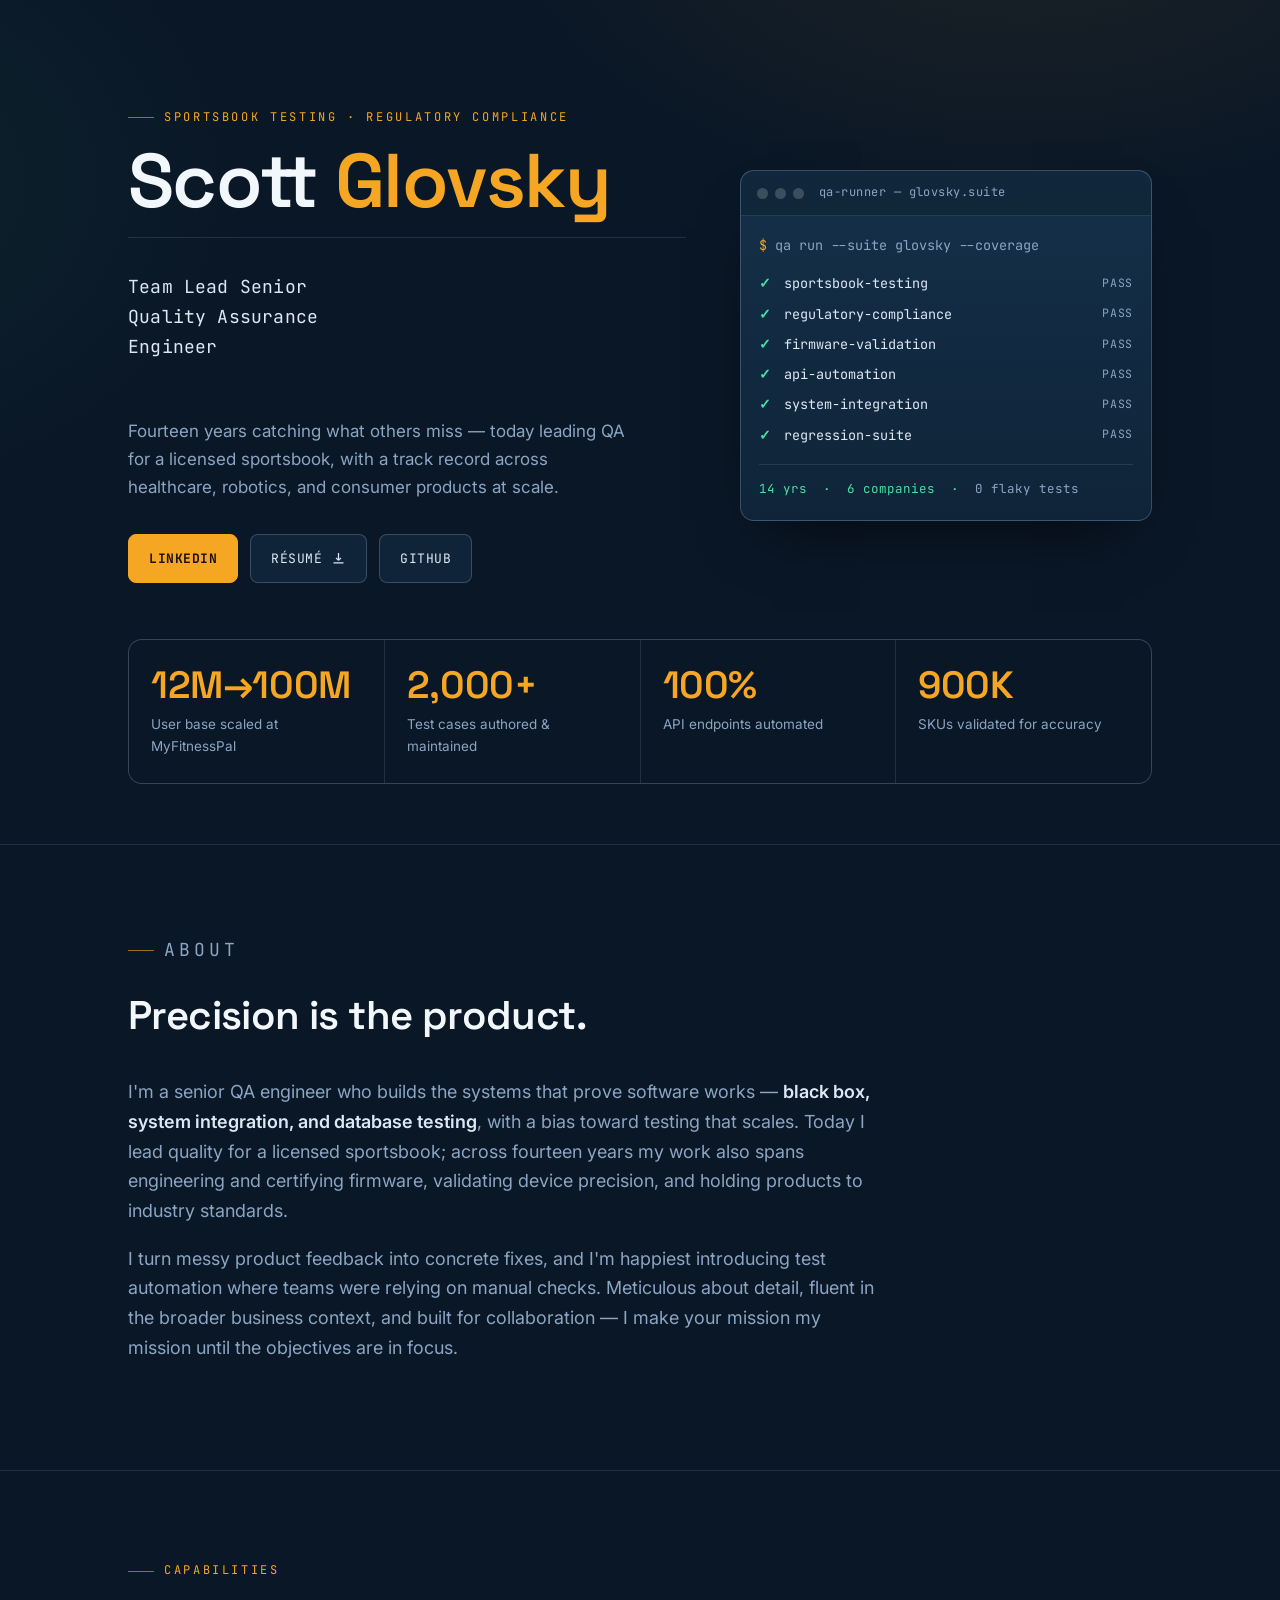
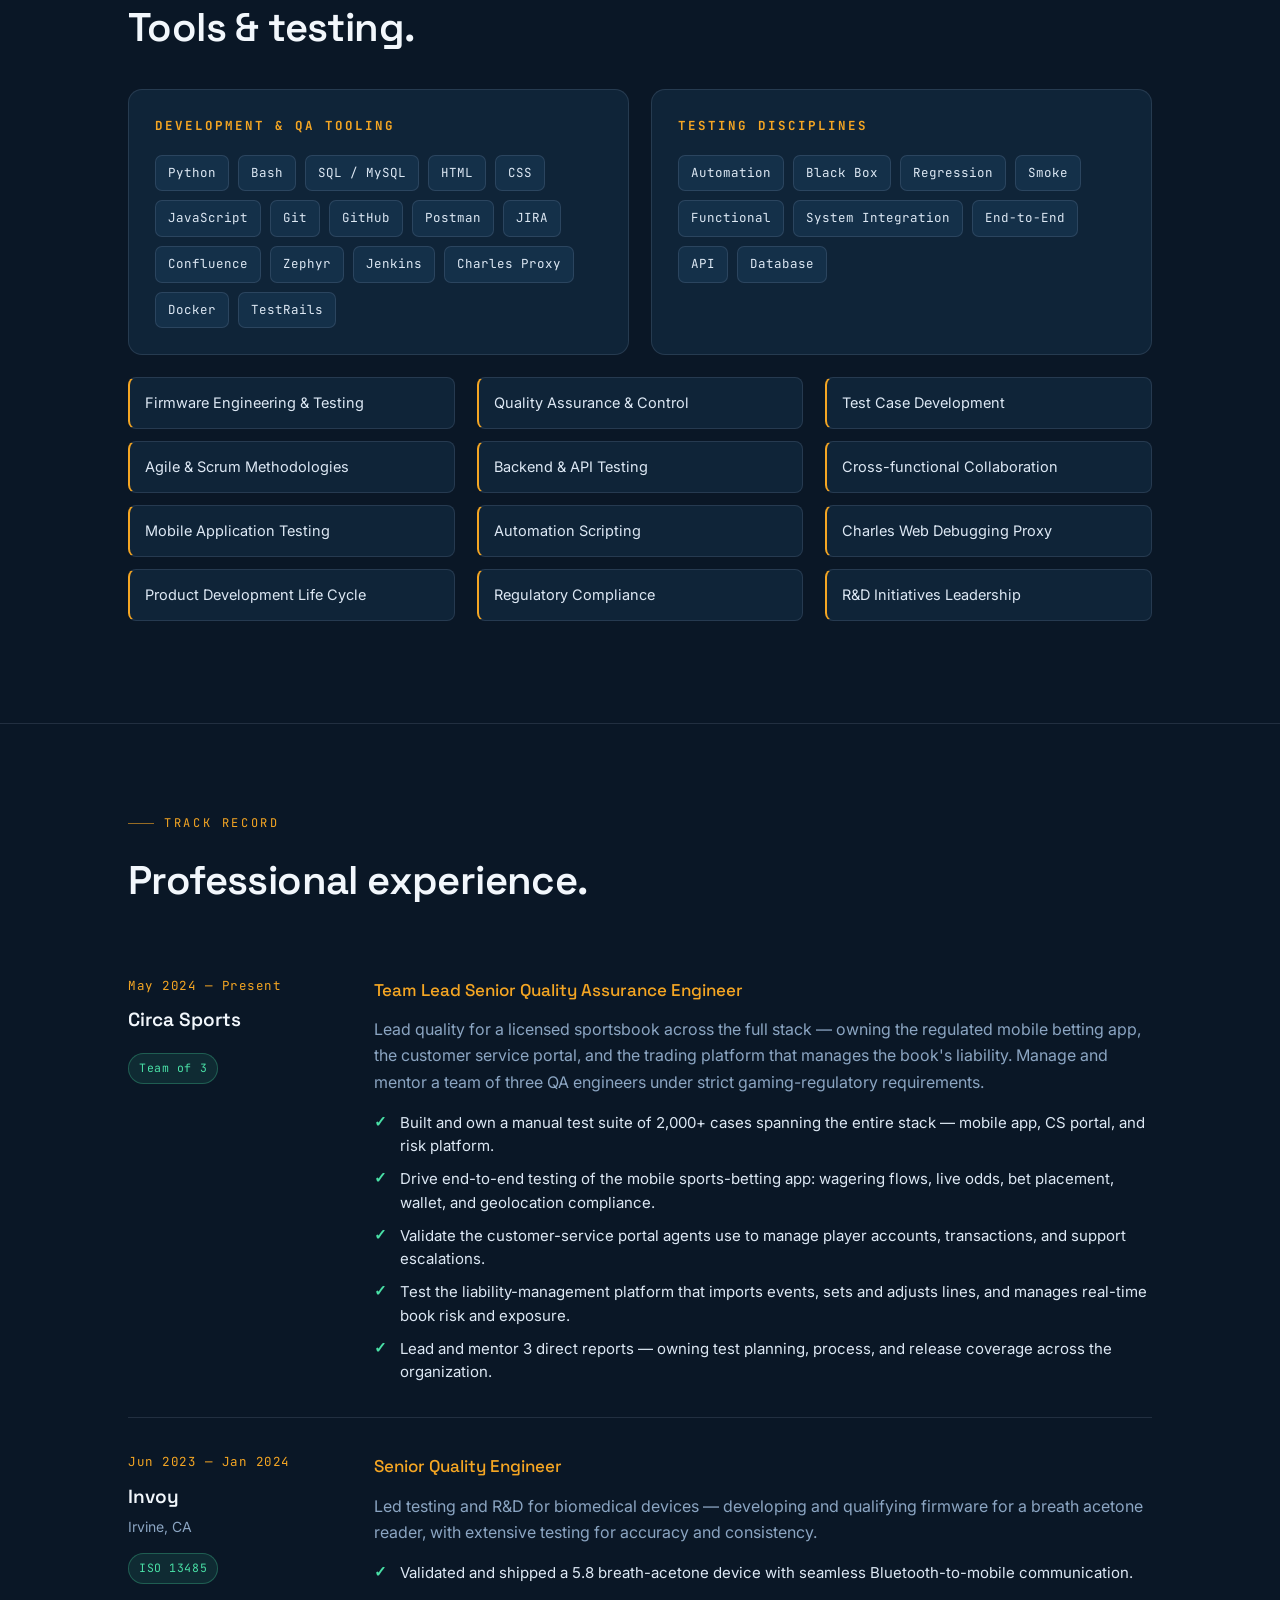
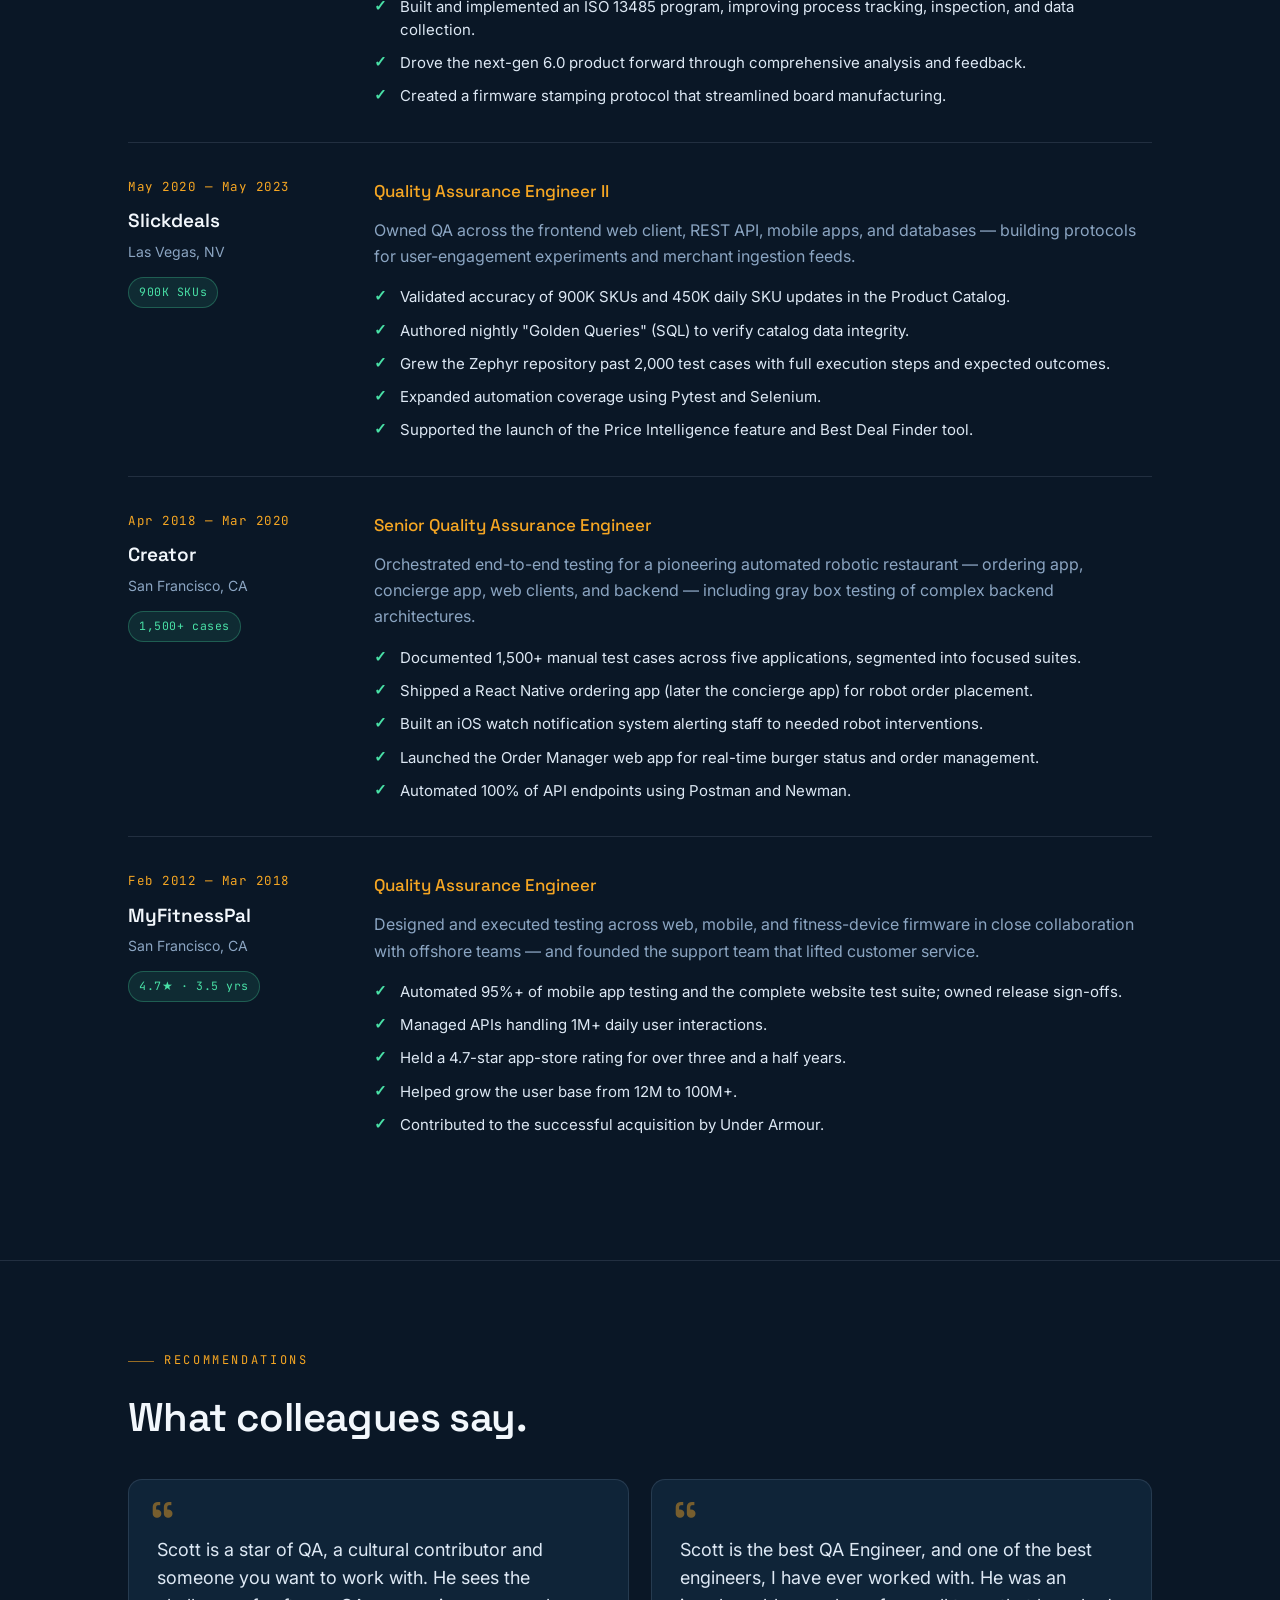
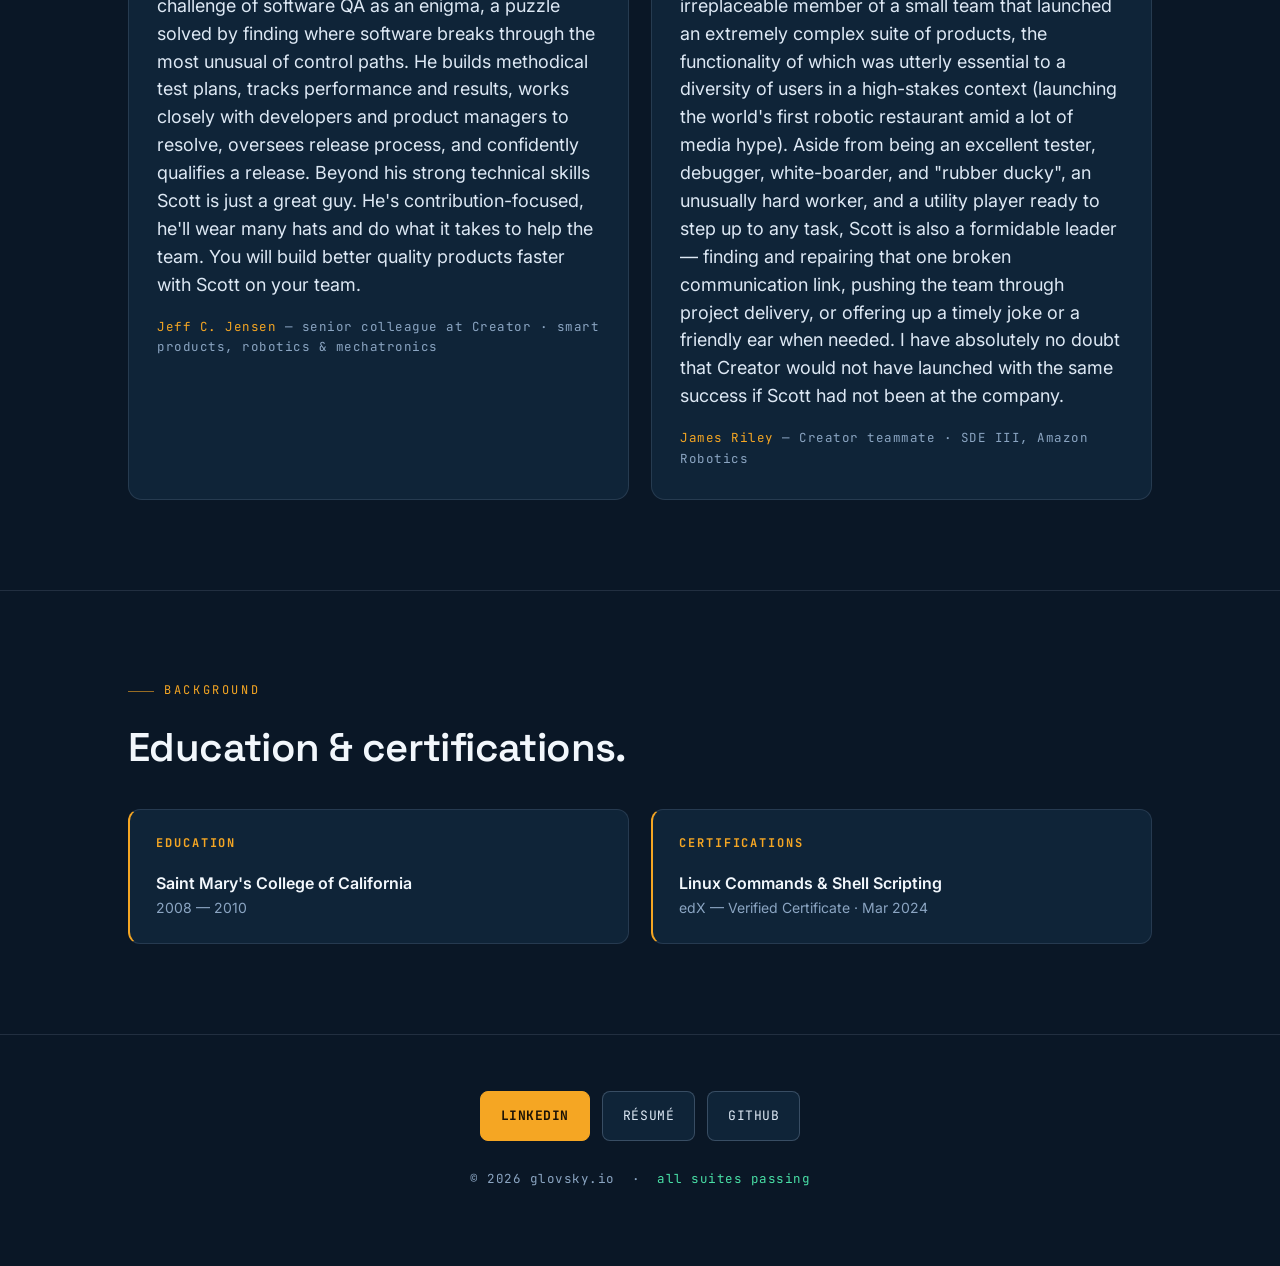
==== commit 9cef90a1: "Restore clean index.html from 3589534" ====
--- a/index.html
+++ b/index.html
@@ -377,13 +377,6 @@
     padding: 5px 10px;
     border-radius: 20px;
   }
-  .role .meta .chip-row {
-    display: flex;
-    flex-wrap: wrap;
-    gap: 7px;
-    margin-top: 14px;
-  }
-  .role .meta .chip-row .chip { margin-top: 0; }
   .role .body .title {
     font-family: var(--display);
     font-weight: 500;
@@ -672,27 +665,21 @@
               <div class="when">Feb 2012 — Mar 2018</div>
               <div class="co">MyFitnessPal</div>
               <div class="loc">San Francisco, CA</div>
-              <div class="chip-row">
-                <div class="chip">Founding team</div>
-                <div class="chip">$500M exit</div>
-                <div class="chip">4.7★ · 3.5 yrs</div>
-              </div>
+              <div class="chip">4.7★ · 3.5 yrs</div>
             </div>
             <div class="body">
               <p class="title">Quality Assurance Engineer</p>
               <p>
-                Joined as one of the company's earliest employees and helped build
-                quality from the ground up — designing and executing testing across
-                web, mobile, and fitness-device firmware in close collaboration with
-                offshore teams, and founding the support team that lifted customer
-                service.
+                Designed and executed testing across web, mobile, and fitness-device
+                firmware in close collaboration with offshore teams — and founded the
+                support team that lifted customer service.
               </p>
               <ul>
                 <li>Automated 95%+ of mobile app testing and the complete website test suite; owned release sign-offs.</li>
                 <li>Managed APIs handling 1M+ daily user interactions.</li>
                 <li>Held a 4.7-star app-store rating for over three and a half years.</li>
                 <li>Helped grow the user base from 12M to 100M+.</li>
-                <li>Part of the founding team through the company's successful $500M exit to Under Armour.</li>
+                <li>Contributed to the successful acquisition by Under Armour.</li>
               </ul>
             </div>
           </div>
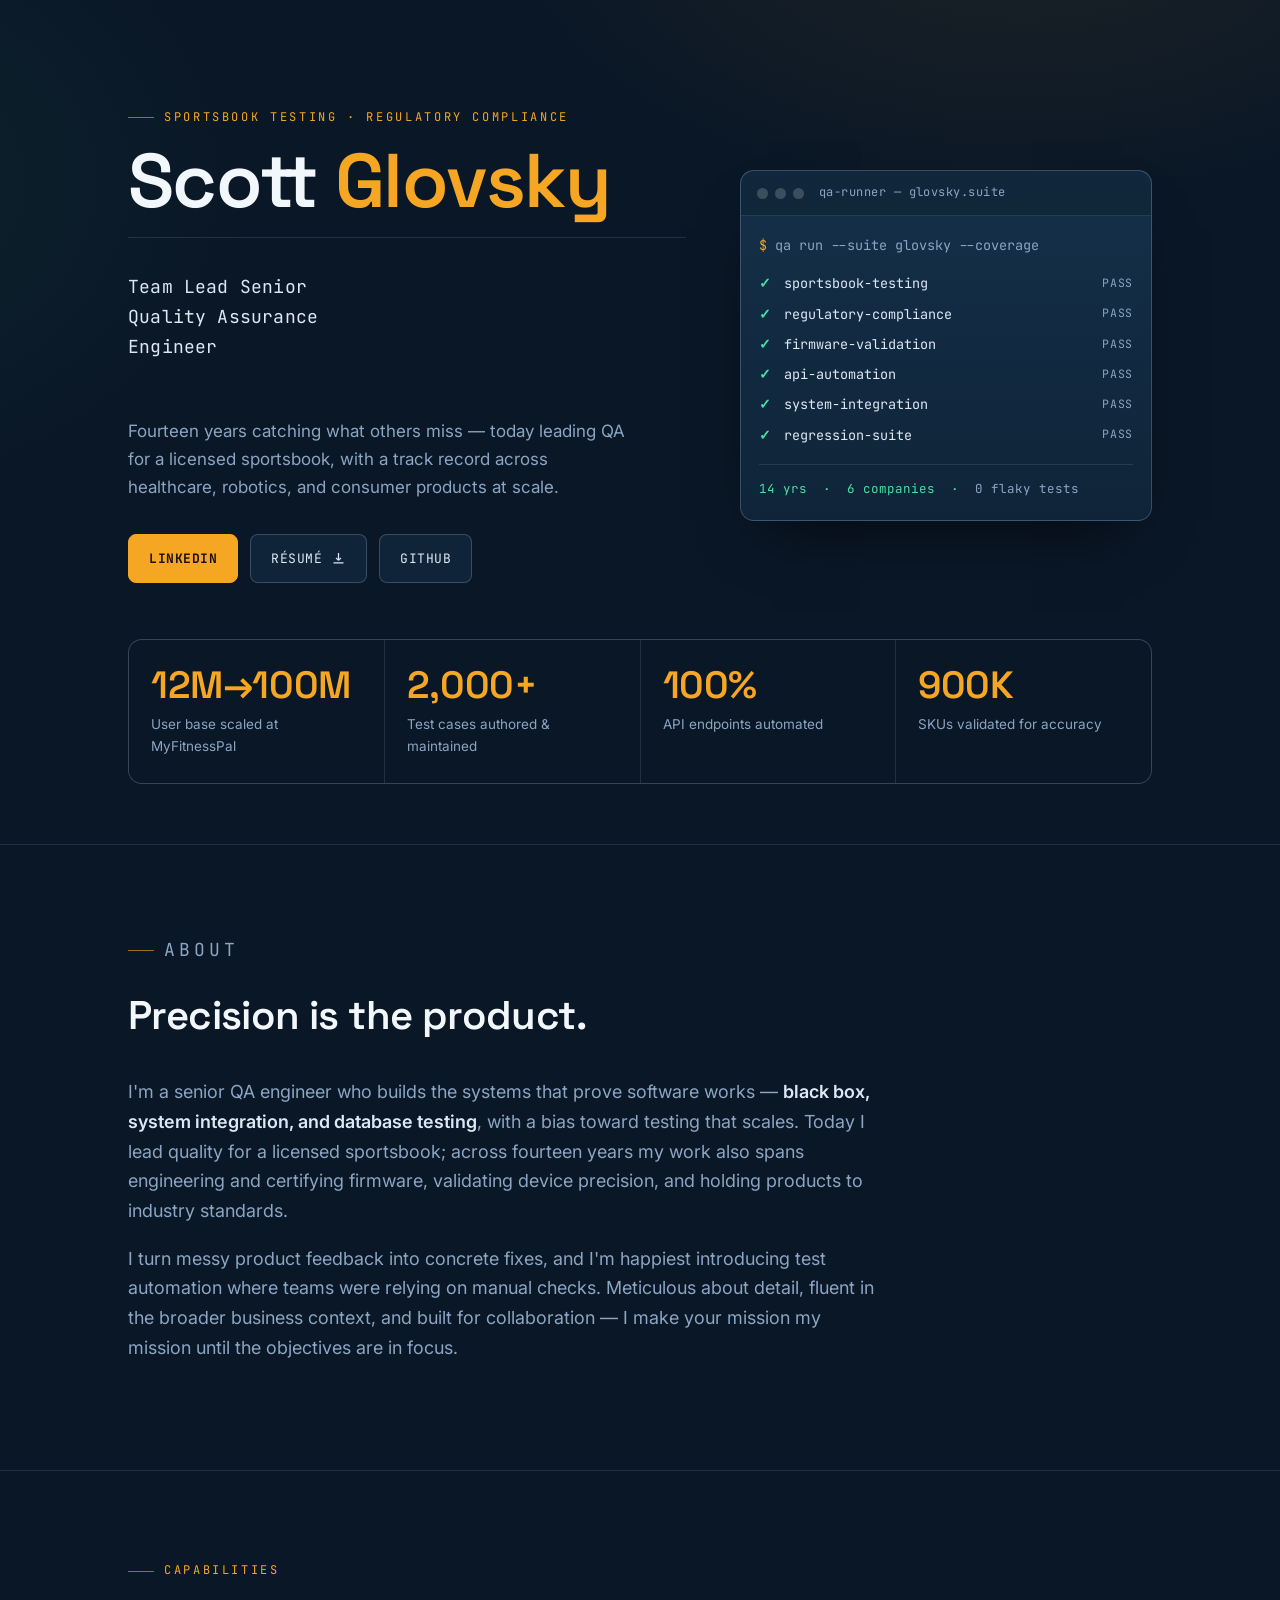
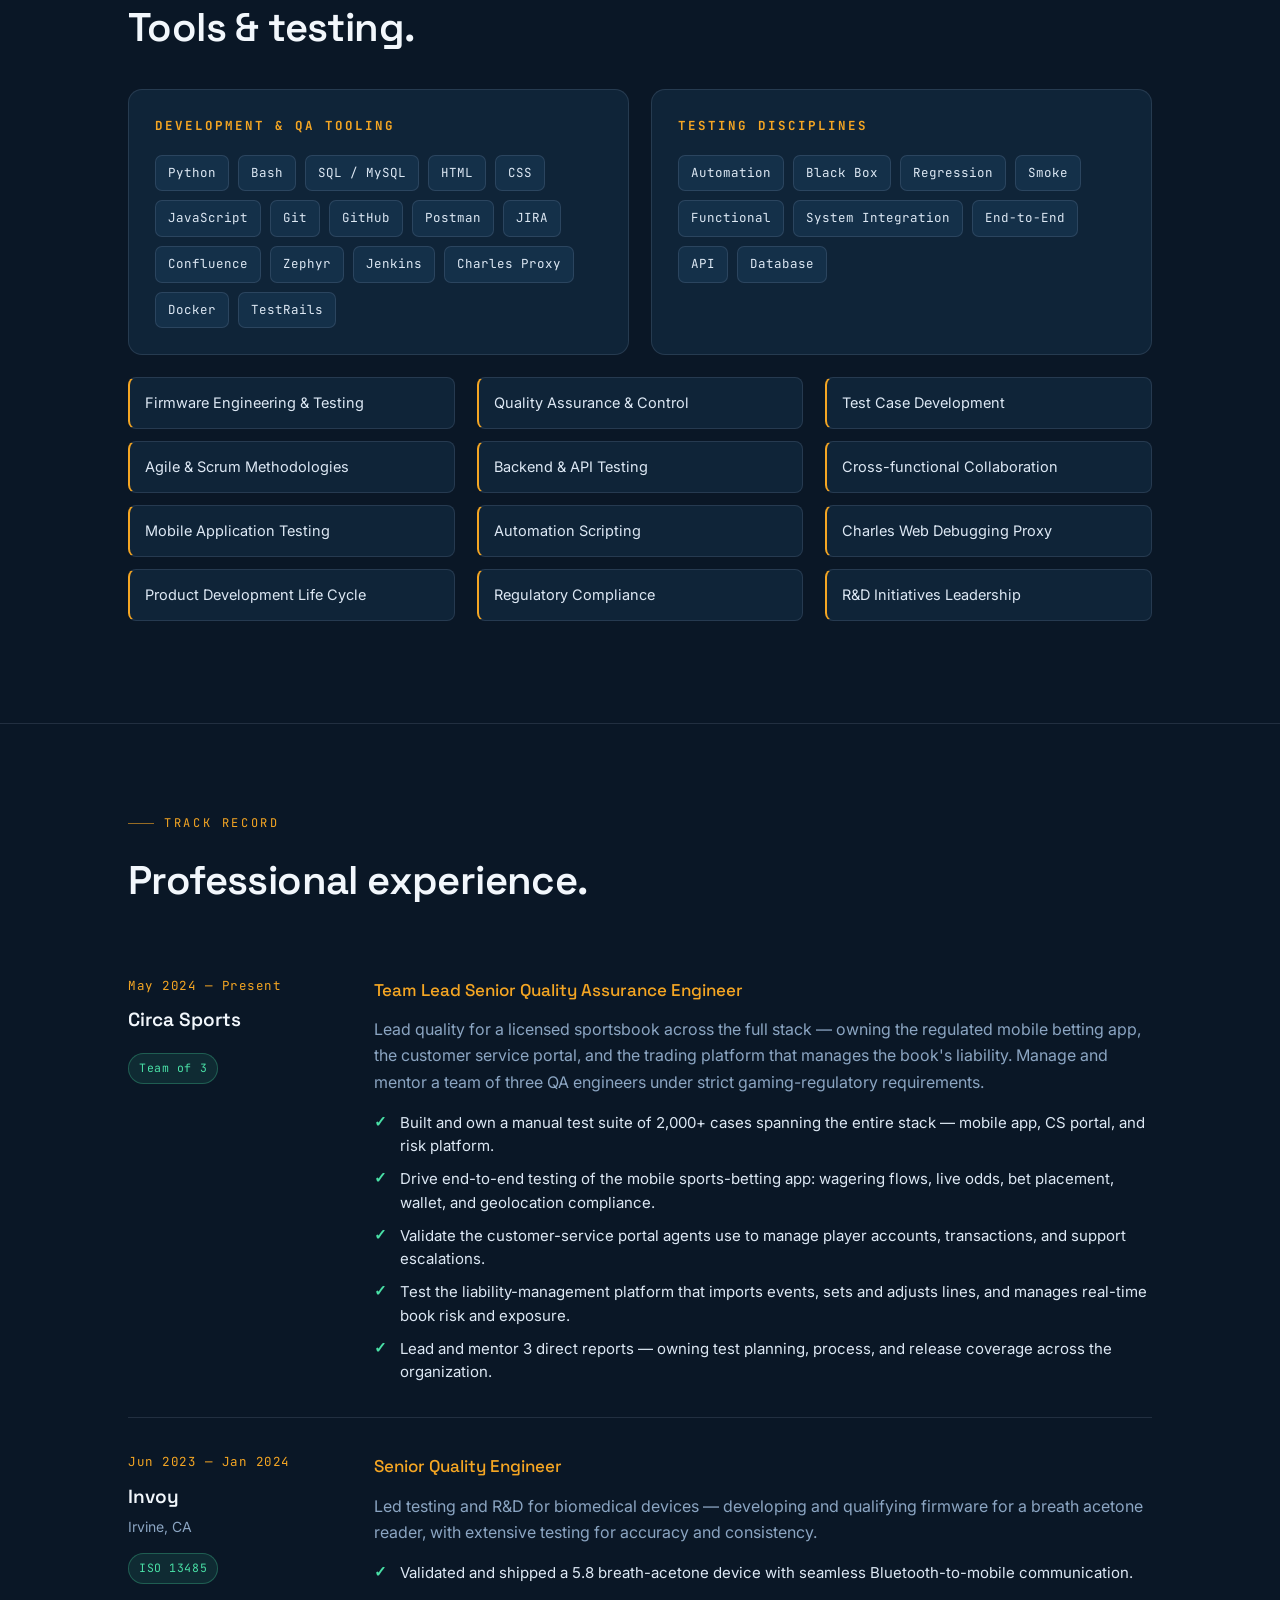
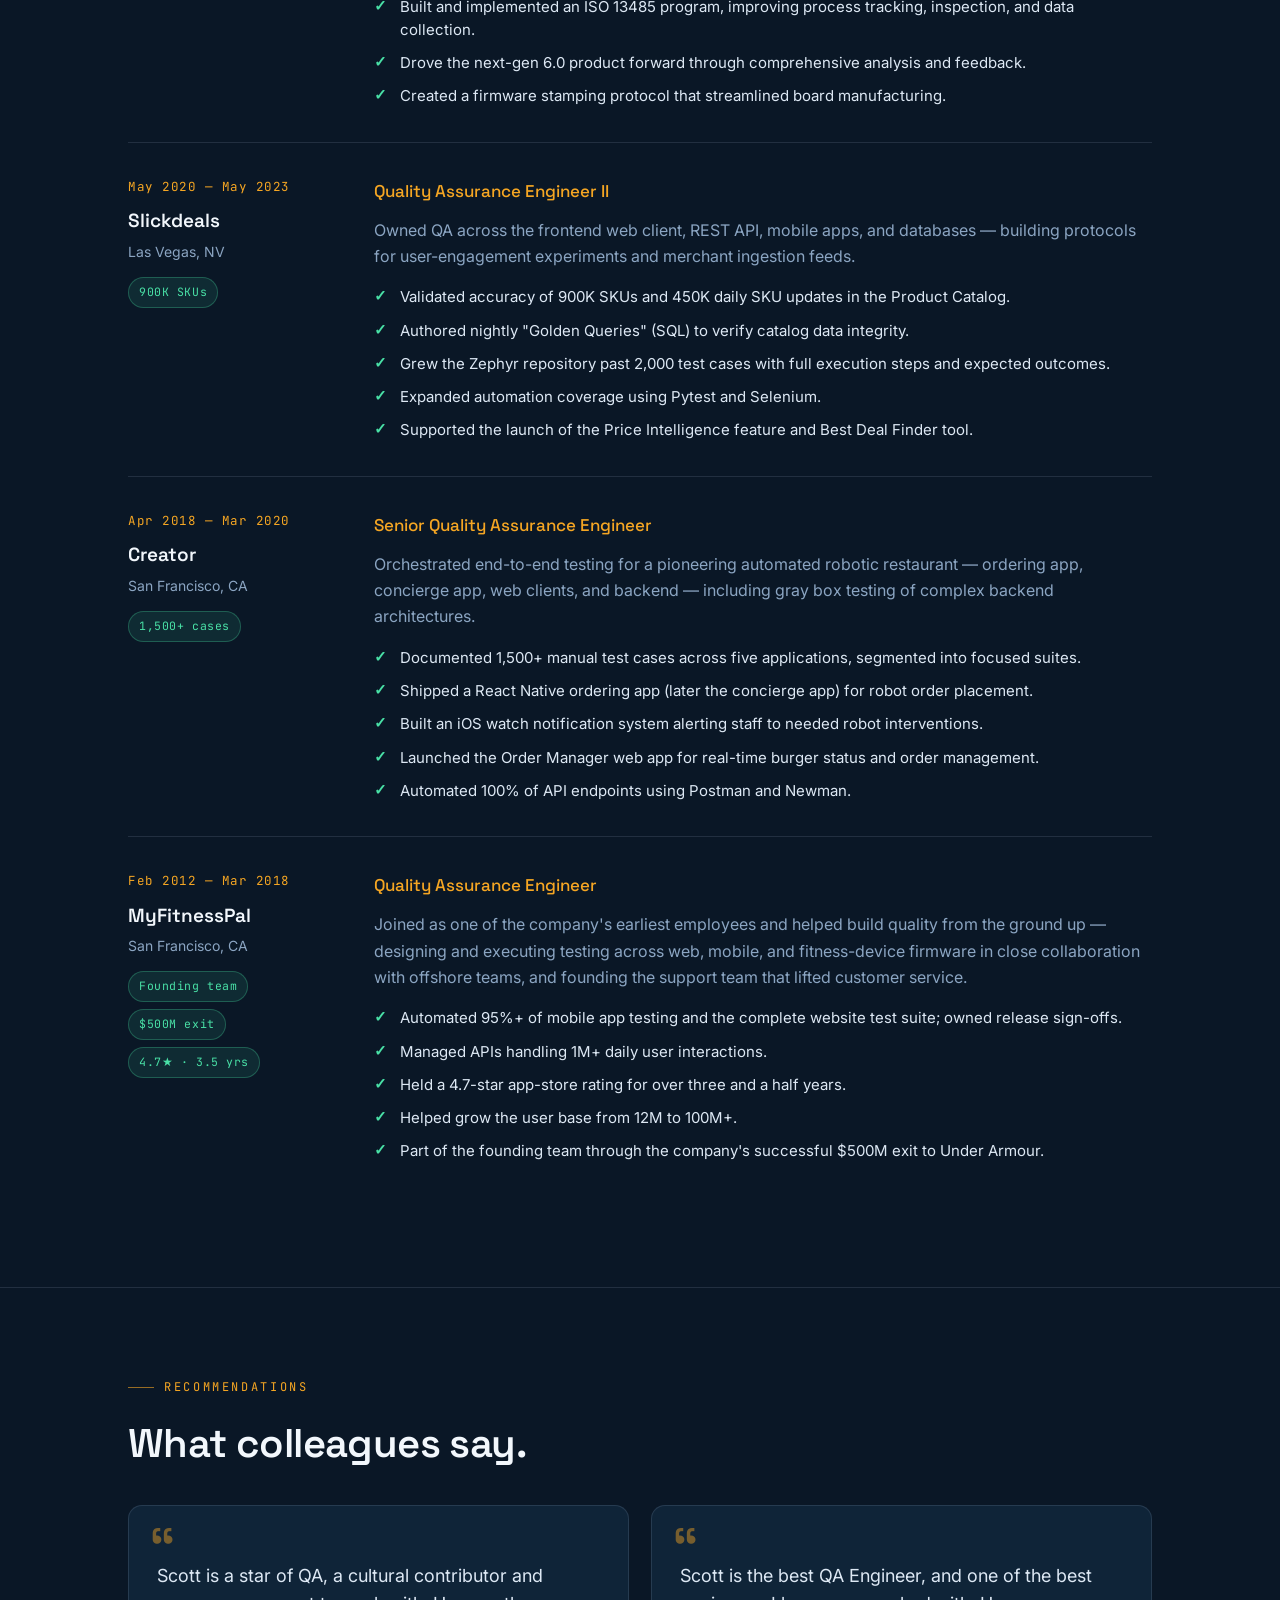
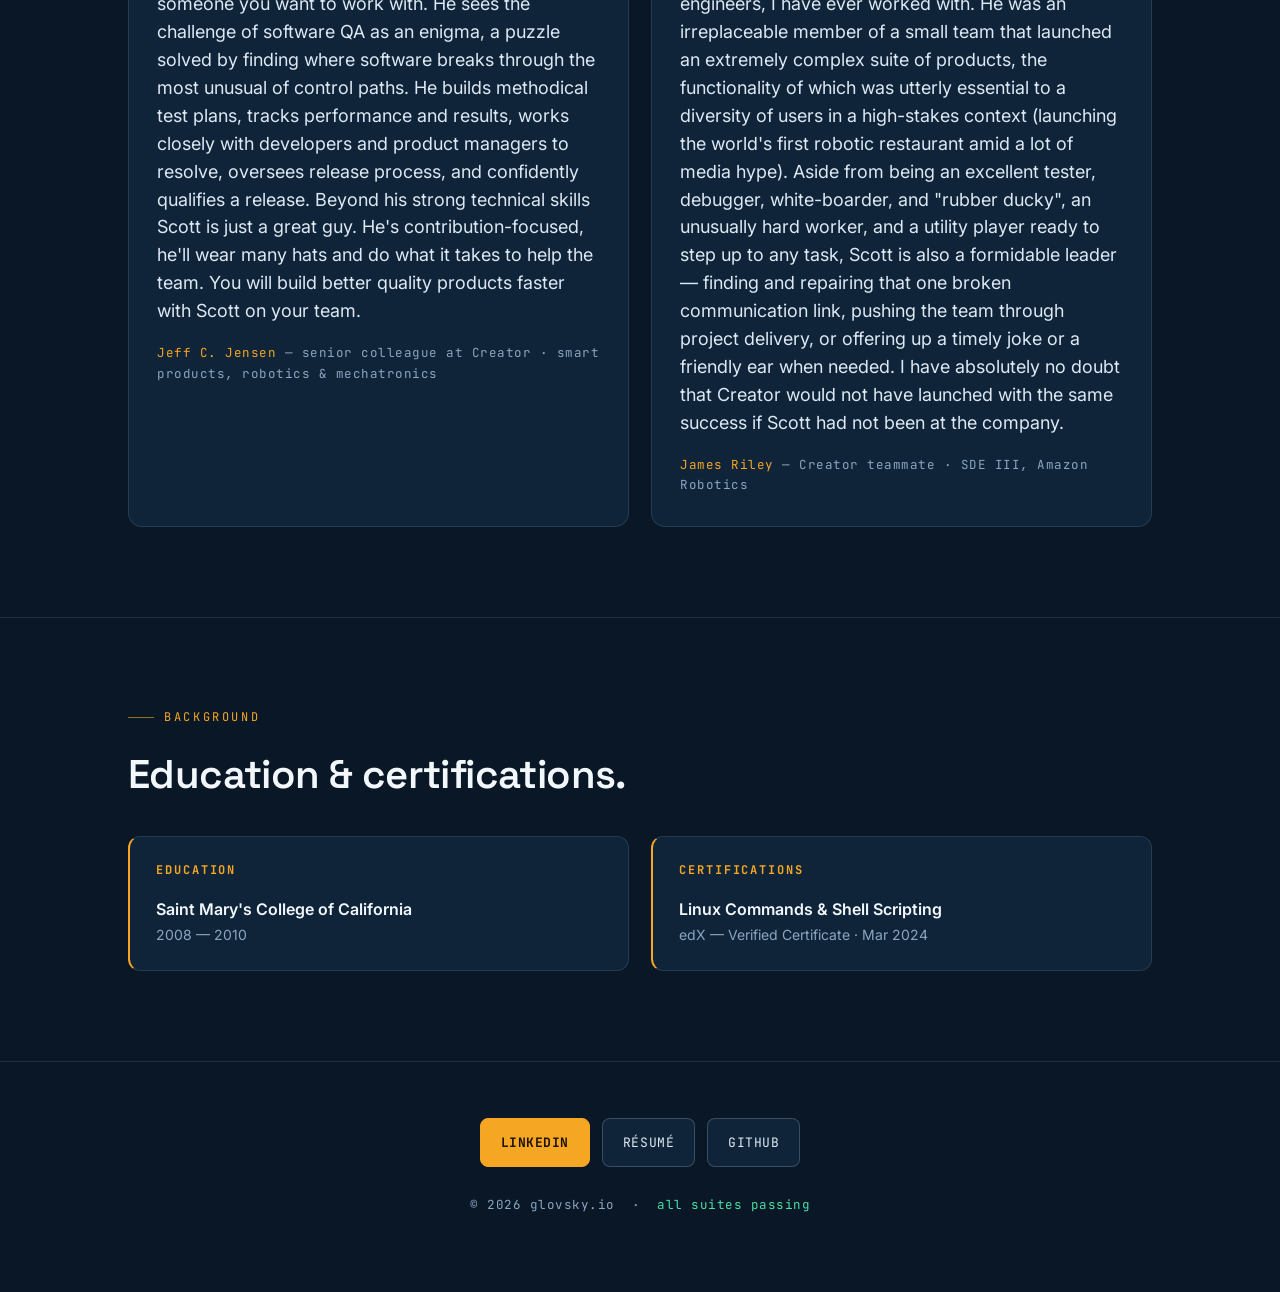
==== commit 95b4b76c: "Switch favicon to SG monogram" ====
--- a/index.html
+++ b/index.html
@@ -4,6 +4,11 @@
 <meta charset="UTF-8" />
 <meta name="viewport" content="width=device-width, initial-scale=1.0" />
 <title>Scott Glovsky — Team Lead Senior Quality Assurance Engineer</title>
+<link rel="icon" type="image/svg+xml" href="favicon.svg" />
+<link rel="icon" type="image/png" sizes="32x32" href="icon-32.png" />
+<link rel="icon" type="image/png" sizes="16x16" href="icon-16.png" />
+<link rel="icon" href="favicon.ico" sizes="any" />
+<link rel="apple-touch-icon" sizes="180x180" href="apple-touch-icon.png" />
 <meta name="description" content="Scott Glovsky, Team Lead Senior Quality Assurance Engineer leading quality for a licensed sportsbook — sportsbook testing, regulatory compliance, and system integration testing across 14 years and six companies." />
 <link rel="preconnect" href="https://fonts.googleapis.com" />
 <link rel="preconnect" href="https://fonts.gstatic.com" crossorigin />
@@ -377,6 +382,13 @@
     padding: 5px 10px;
     border-radius: 20px;
   }
+  .role .meta .chip-row {
+    display: flex;
+    flex-wrap: wrap;
+    gap: 7px;
+    margin-top: 14px;
+  }
+  .role .meta .chip-row .chip { margin-top: 0; }
   .role .body .title {
     font-family: var(--display);
     font-weight: 500;
@@ -665,21 +677,27 @@
               <div class="when">Feb 2012 — Mar 2018</div>
               <div class="co">MyFitnessPal</div>
               <div class="loc">San Francisco, CA</div>
-              <div class="chip">4.7★ · 3.5 yrs</div>
+              <div class="chip-row">
+                <div class="chip">Founding team</div>
+                <div class="chip">$500M exit</div>
+                <div class="chip">4.7★ · 3.5 yrs</div>
+              </div>
             </div>
             <div class="body">
               <p class="title">Quality Assurance Engineer</p>
               <p>
-                Designed and executed testing across web, mobile, and fitness-device
-                firmware in close collaboration with offshore teams — and founded the
-                support team that lifted customer service.
+                Joined as one of the company's earliest employees and helped build
+                quality from the ground up — designing and executing testing across
+                web, mobile, and fitness-device firmware in close collaboration with
+                offshore teams, and founding the support team that lifted customer
+                service.
               </p>
               <ul>
                 <li>Automated 95%+ of mobile app testing and the complete website test suite; owned release sign-offs.</li>
                 <li>Managed APIs handling 1M+ daily user interactions.</li>
                 <li>Held a 4.7-star app-store rating for over three and a half years.</li>
                 <li>Helped grow the user base from 12M to 100M+.</li>
-                <li>Contributed to the successful acquisition by Under Armour.</li>
+                <li>Part of the founding team through the company's successful $500M exit to Under Armour.</li>
               </ul>
             </div>
           </div>
